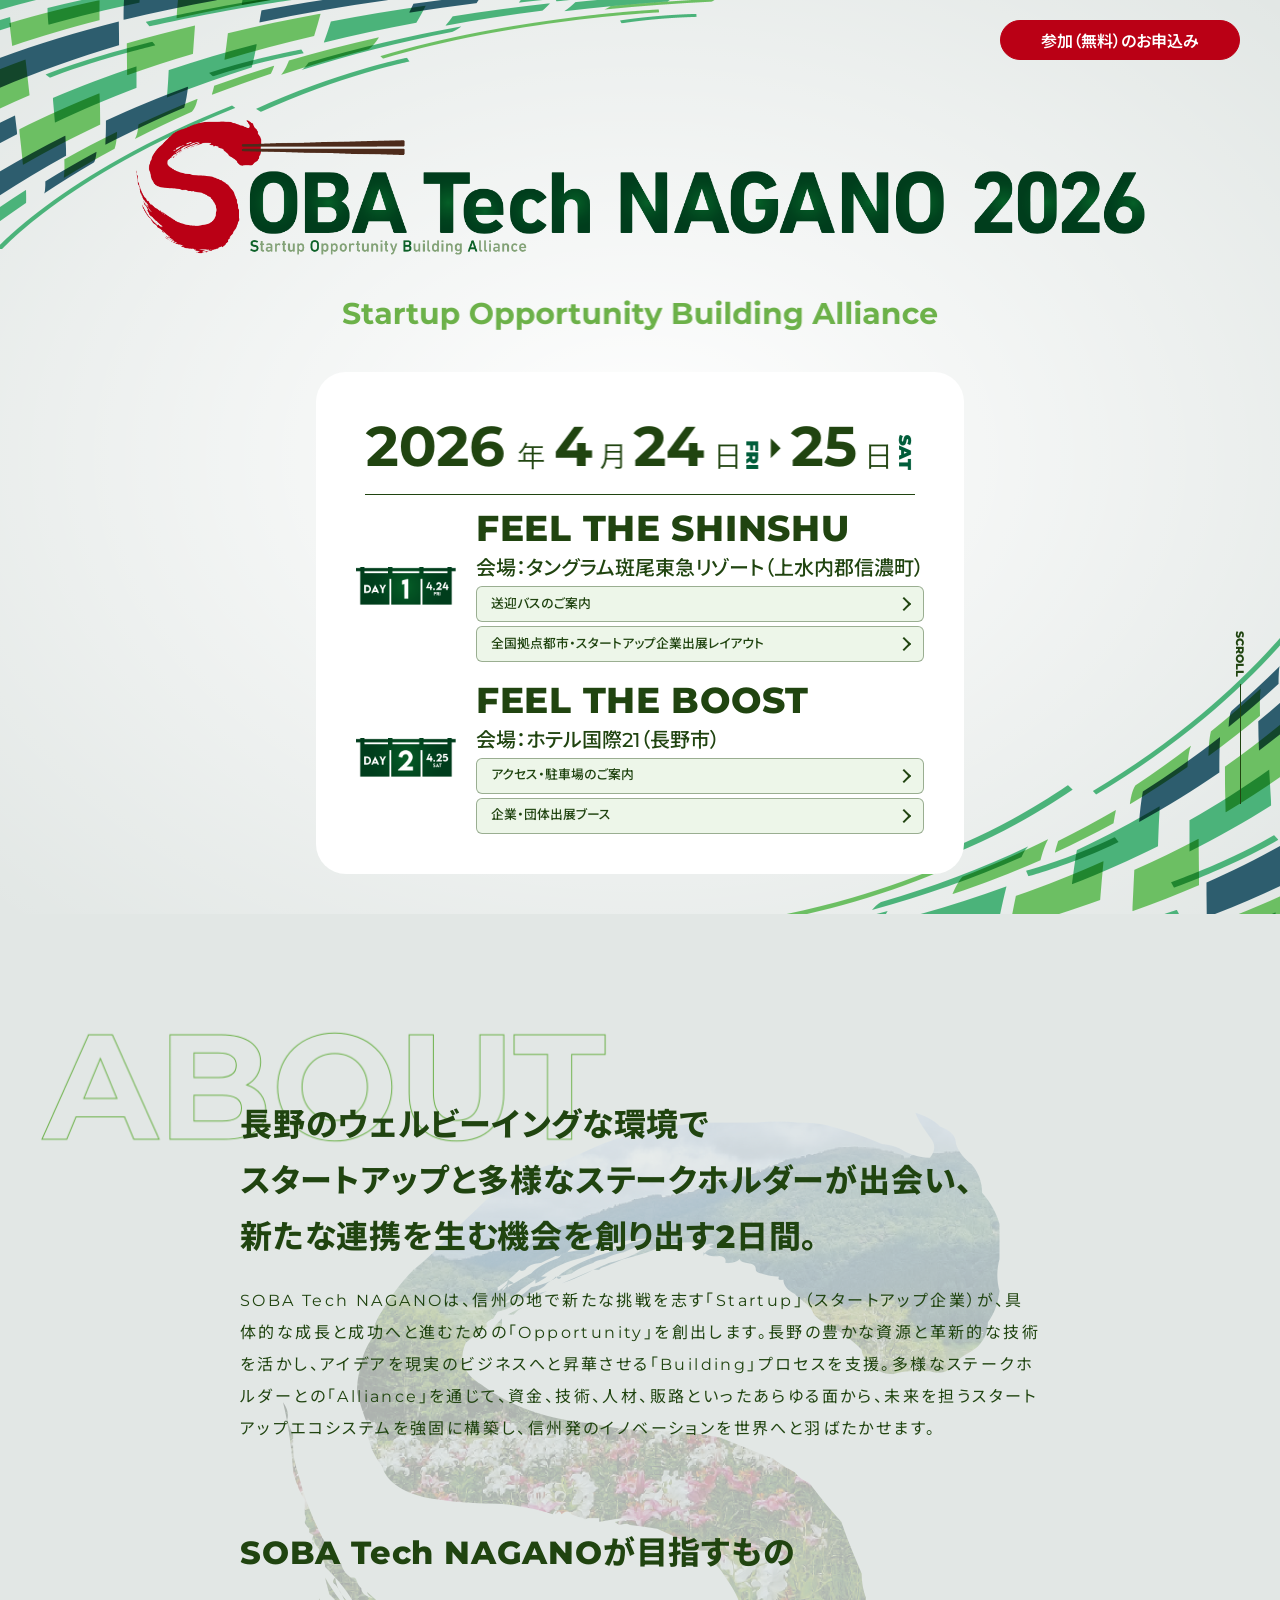
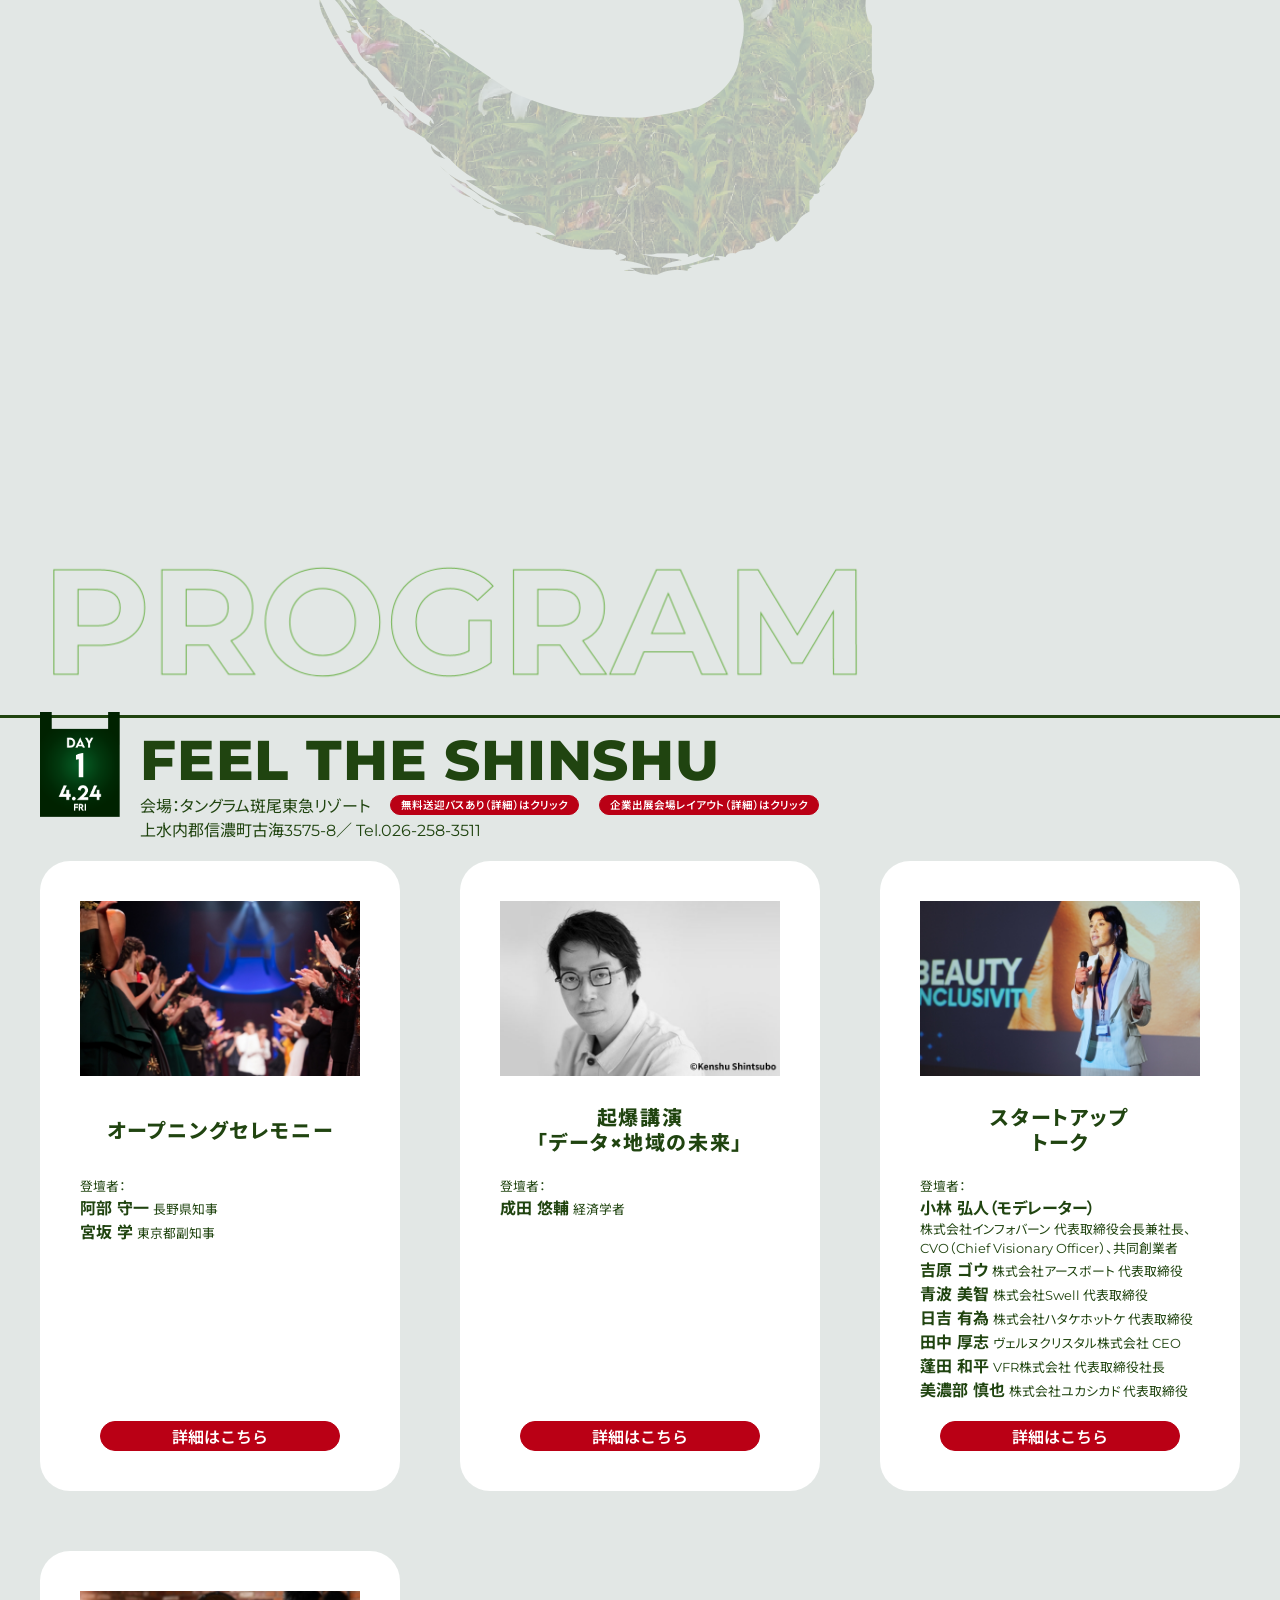
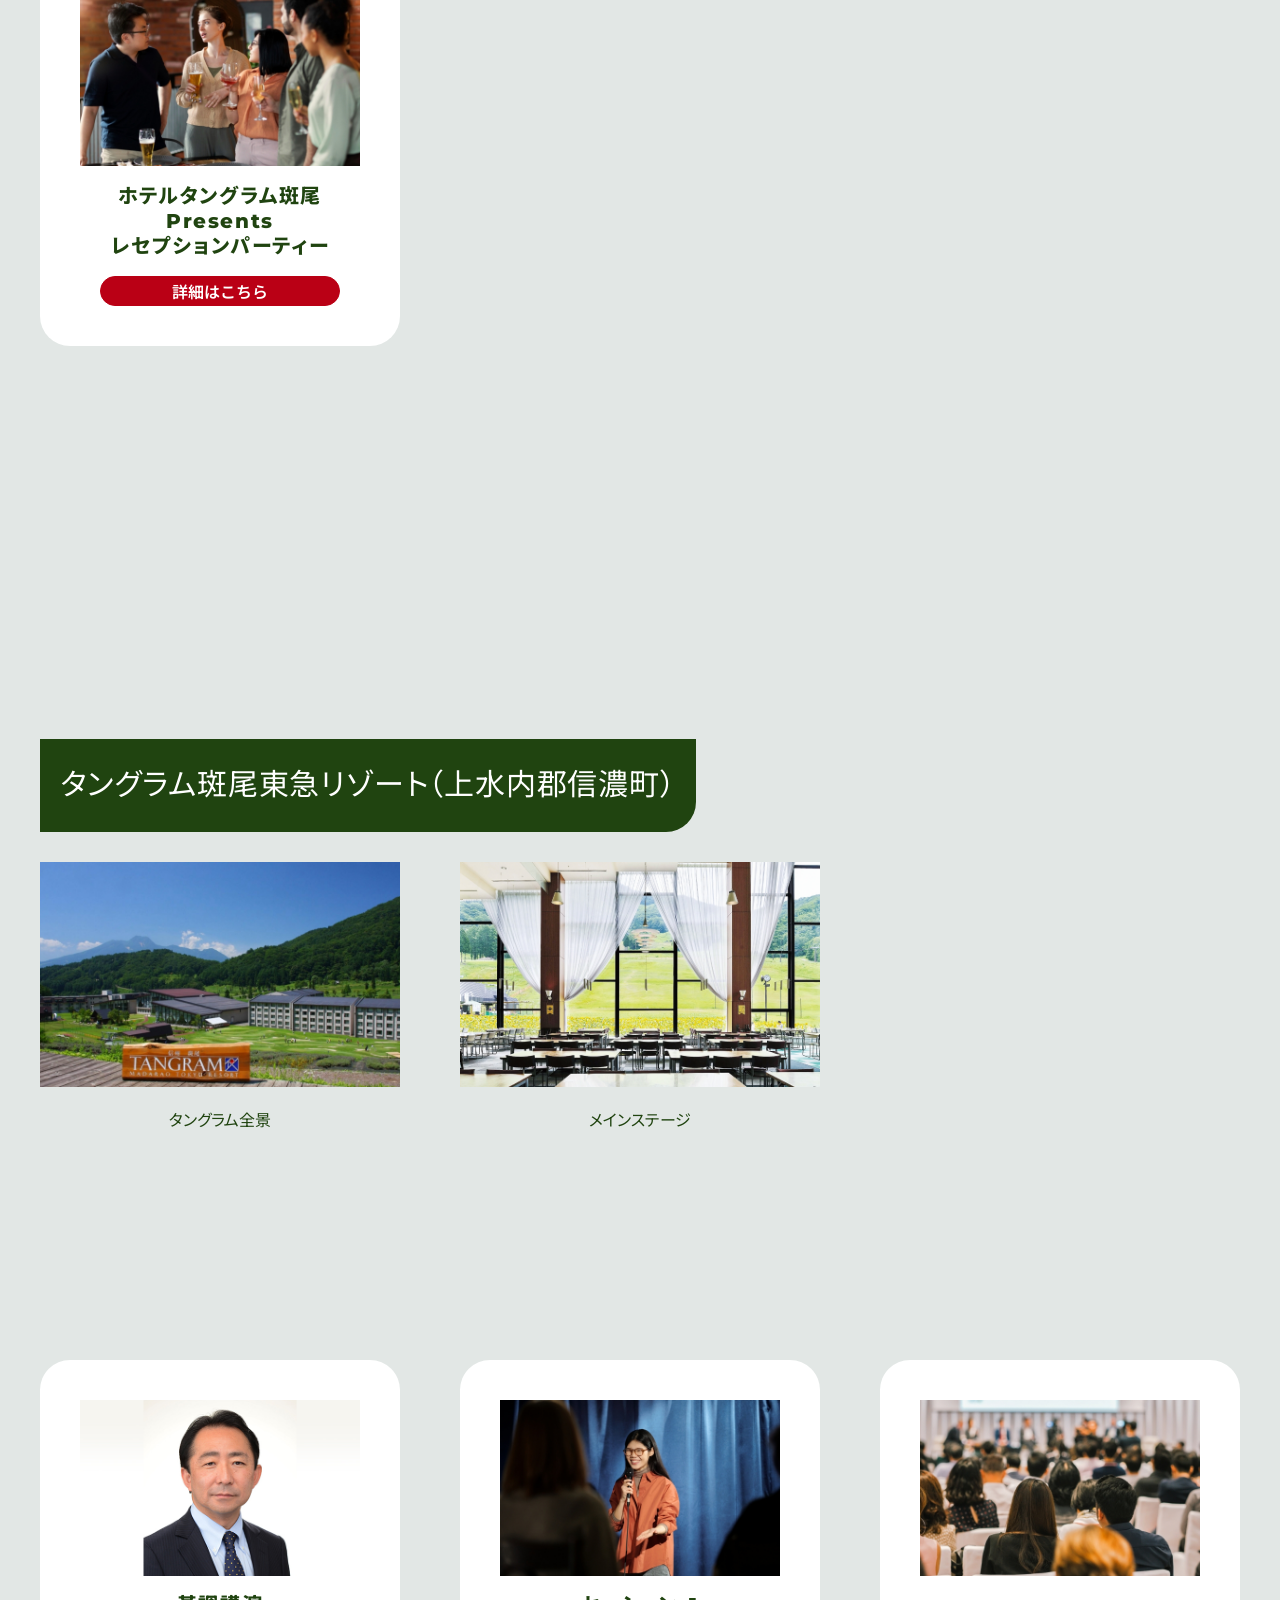
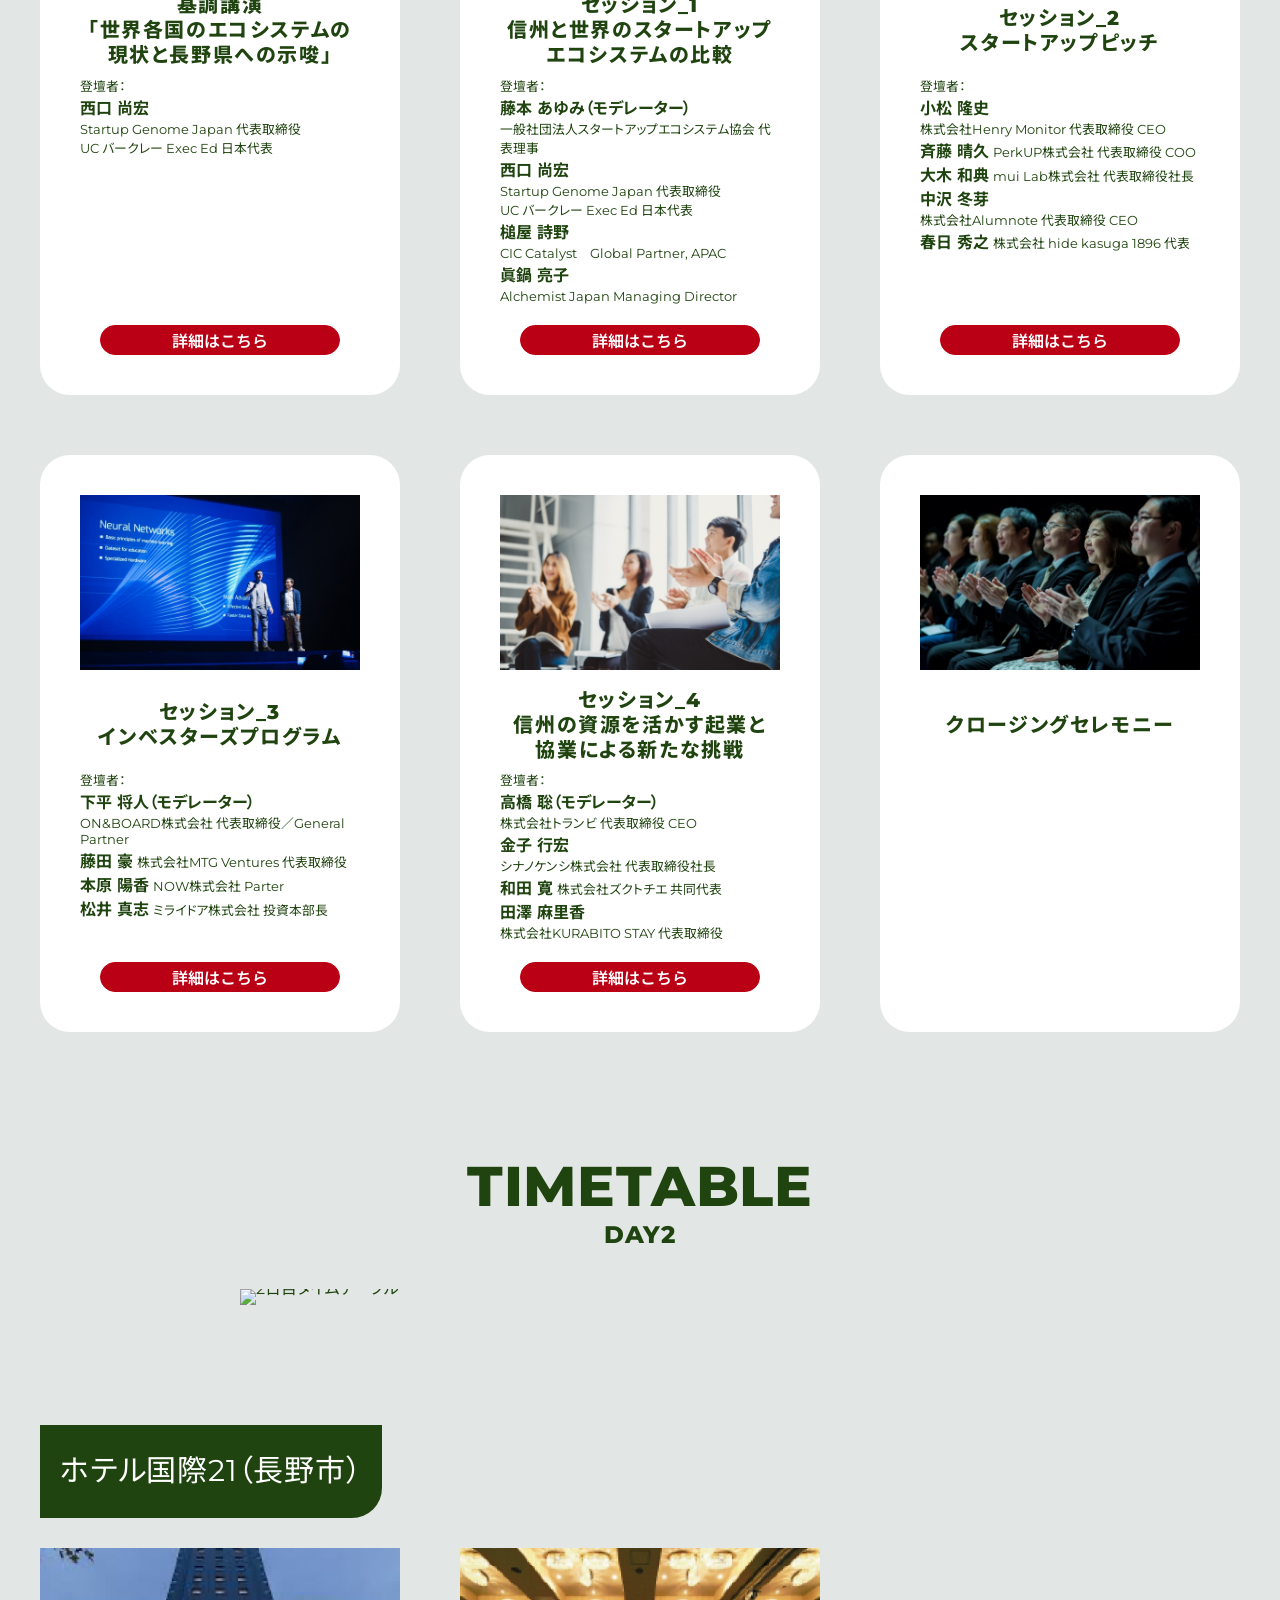
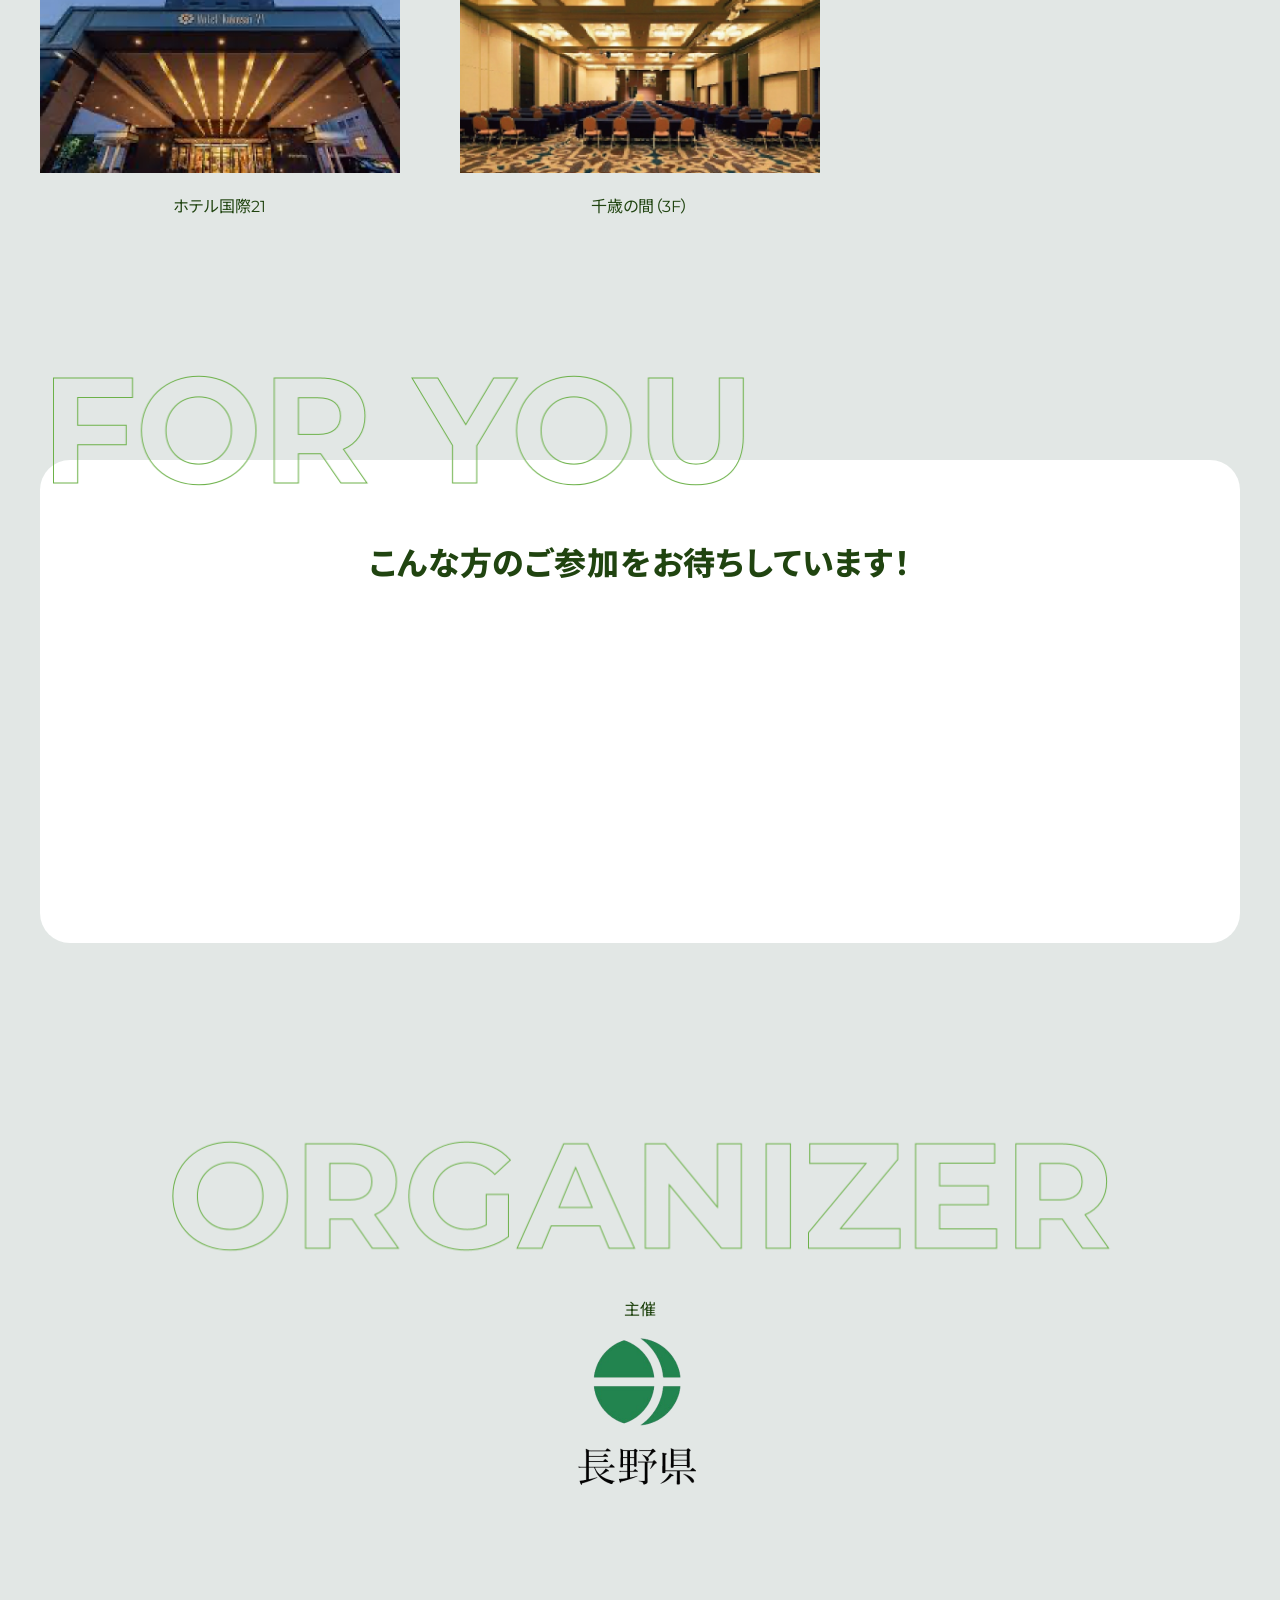
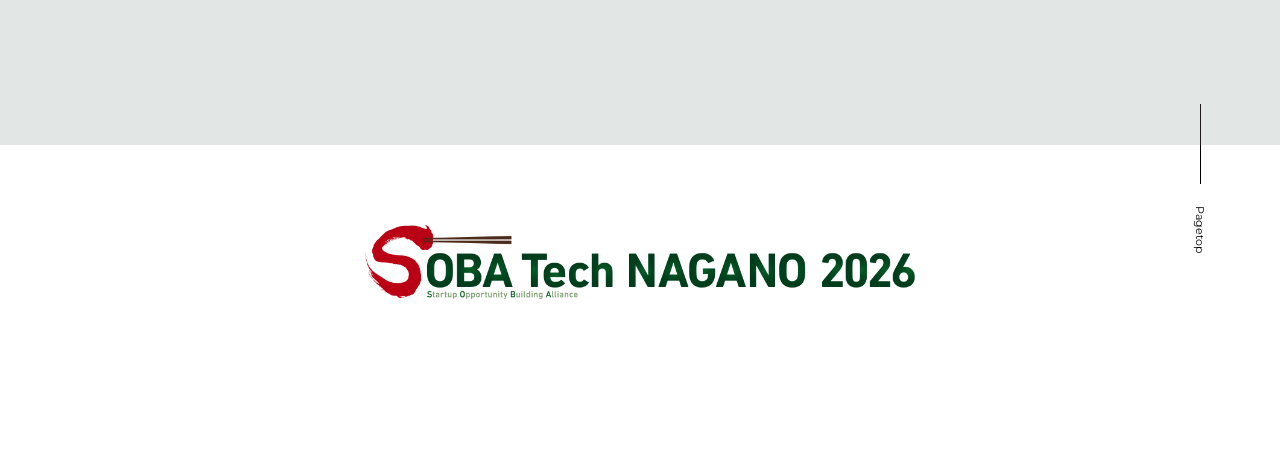
==== index.html @ d54012b9 "backup_260423" ====
<!doctype html>
<html><!-- InstanceBegin template="/Templates/format2.dwt" codeOutsideHTMLIsLocked="false" -->
<head prefix="og: http://ogp.me/ns# fb: http://ogp.me/ns/fb#">
<!-- Google tag (gtag.js) -->
<script async src="https://www.googletagmanager.com/gtag/js?id=G-KVXWY8SVFX"></script>
<script>
  window.dataLayer = window.dataLayer || [];
  function gtag(){dataLayer.push(arguments);}
  gtag('js', new Date());

  gtag('config', 'G-KVXWY8SVFX');
</script>
<meta content="IE=Edge,chrome=1" http-equiv="X-UA-Compatible">
<meta name="viewport" content="width=device-width,initial-scale=1,user-scalable=yes">
<!-- InstanceParam name="category" type="text" value="home" -->
<!-- InstanceParam name="page" type="text" value="top" -->
<!-- InstanceParam name="path" type="text" value="" -->
<!-- InstanceParam name="title" type="text" value="" -->
<!-- InstanceParam name="stitle" type="text" value="" -->
<!-- InstanceParam name="devide" type="boolean" value="false" -->
<!-- InstanceParam name="dc" type="text" value="長野のウェルビーイングな環境でスタートアップと多様なステークホルダーが出会い、新たな連携を生む機会を創り出す2日間。" -->
<!-- InstanceParam name="kw" type="text" value="Soba Tech Nagano,長野,スタートアップ,連携" -->
<meta name="description" content="長野のウェルビーイングな環境でスタートアップと多様なステークホルダーが出会い、新たな連携を生む機会を創り出す2日間。">
<meta name="keywords" content="Soba Tech Nagano,長野,スタートアップ,連携">
<meta charset="UTF-8">
<title>SOBA Tech NAGANO 2026</title>
<link rel="preconnect" href="https://fonts.googleapis.com">
<link rel="preconnect" href="https://fonts.gstatic.com" crossorigin>
<link href="https://fonts.googleapis.com/css2?family=Montserrat:ital,wght@0,100..900;1,100..900&family=Noto+Sans+JP:wght@100..900&display=swap" rel="stylesheet">
<link rel="stylesheet" href="assets/css/common.css?20260421b">
<link rel="stylesheet" href="assets/css/home.css?20260421b">
<link rel="shortcut icon" href="favicon.ico">
<meta name="format-detection" content="telephone=no">
<meta property="og:locale" content="ja_JP" />
<meta property="og:site_name" content="SOBA Tech NAGANO 2026" />
<meta property="og:type" content="website" />
<meta property="og:title" content="SOBA Tech NAGANO 2026" />
<meta property="og:description" content="長野のウェルビーイングな環境でスタートアップと多様なステークスホルダーが出会い、新たな連携を生む機会を創り出す2日間。" />
<meta property="og:url" content="https://sobatech.jp/" />
<meta property="og:image" content="https://sobatech.jp/assets/images/ogp/ogp.jpg" />
<meta property="og:image:secure_url" content="https://sobatech.jp/assets/images/ogp/ogp.jpg" />
<meta property="og:image:width" content="600" />
<meta property="og:image:height" content="600" />
<meta name="twitter:card" content="summary_large_image" />
<meta name="twitter:title" content="SOBA Tech NAGANO 2026" />
<meta name="twitter:description" content="長野のウェルビーイングな環境でスタートアップと多様なステークスホルダーが出会い、新たな連携を生む機会を創り出す2日間。" />
<meta name="twitter:image" content="https://sobatech.jp/assets/images/ogp/ogp.jpg" />
<!-- InstanceBeginEditable name="head" -->
<!-- InstanceEndEditable -->
</head>
<body class="body_home" id="body_home_top">
<header id="head">
	<div class="container">
        <div class="logo_wrap">
            <div class="logo"><a href="./" class="a" title="SOBA Tech NAGANO 2026"><span class="icon"></span></a></div>
        </div>
		<div class="to_link tl horizontal">
			<a href="https://docs.google.com/forms/d/e/1FAIpQLSd0n46abRzo3Z7magsVkj6xvT9tXBZ7rk_rJ5J4Gre_1_MntA/viewform?usp=header" target="_blank" class="a red">
				<span class="txt">参加（無料）のお申込み</span>
			</a>
		</div>
    </div>
</header>
<main id="contents">

<!-- InstanceBeginEditable name="setContents" -->
<section class="section" id="mv">
	<div class="box_wrap inner">
		<div class="logo_wrap">
			<div class="logo">
				<span class="icon"></span>
			</div>
		</div>
		<picture class="copy">
			<img src="assets/images/home/mv_copy.png" alt="Start up Opportunity Building Alliance for TECH Nagano">
		</picture>
		<div class="schedule_wrap">
			<picture class="date">
				<img src="assets/images/home/mv_schedule_date.png" alt="2026年4月24日（金）・25日（土）">
			</picture>
			<div class="info">
				<div class="day_wrap">
					<picture class="day_num"><img src="assets/images/home/mv_day1.png" alt="DAY1 2026年4月24日（金）"></picture>
					<div class="theme">FEEL THE SHINSHU</div>
					<div class="place">会場：タングラム斑尾東急リゾート（上水内郡信濃町）
						<div class="place_cards mt5">
							<div class="place_card to_modal" data-tgt_modal="guide_bus">
								<span class="place_card_text">送迎バスのご案内</span>
								<span class="place_card_arrow"></span>
							</div>
							<div class="place_card to_modal" data-tgt_modal="layout_day1">
								<span class="place_card_text">全国拠点都市・スタートアップ企業出展レイアウト</span>
								<span class="place_card_arrow"></span>
							</div>
						</div>
					</div>
				</div>
				<div class="day_wrap">
					<picture class="day_num"><img src="assets/images/home/mv_day2.png" alt="DAY2 2026年4月25日（土）"></picture>
					<div class="theme">FEEL THE BOOST</div>
					<div class="place">会場：ホテル国際21（長野市）
						<div class="place_cards mt5">
							<div class="place_card to_modal" data-tgt_modal="guide_access_day2">
								<span class="place_card_text">アクセス・駐車場のご案内</span>
								<span class="place_card_arrow"></span>
							</div>
							<div class="place_card to_modal" data-tgt_modal="layout_day2">
								<span class="place_card_text">企業・団体出展ブース</span>
								<span class="place_card_arrow"></span>
							</div>
						</div>
					</div>
				</div>
			</div>
		</div>
		<div class="scroll scroll_down">
			<a href="#service" class="a"><p class="bar"></p><span class="txt"></span></a>
		</div>
	</div>
</section>
<section class="section section_cont" id="about">
	<div class="section_body_wrap box_wrap">
		<div class="block block_about" id="about_about">
			<picture class="eng_title eng_title_about effect">
                <img src="assets/images/home/title_about.png" alt="ABOUT">
            </picture>
			<header class="head">
				<div class="title_wrap animate">
					<h2 class="b"><span>長野のウェルビーイングな環境で</span>
<span><span>スタートアップと多様な</span><span>ステークホルダーが出会い、</span></span>
<span>新たな連携を生む機会を創り出す2日間。</span></h2>
				</div>
			</header>
			<div class="body">
				<div class="text animate">SOBA Tech NAGANOは、信州の地で新たな挑戦を志す「Startup」（スタートアップ企業）が、具体的な成長と成功へと進むための「Opportunity」を創出します。長野の豊かな資源と革新的な技術を活かし、アイデアを現実のビジネスへと昇華させる「Building」プロセスを支援。多様なステークホルダーとの「Alliance」を通じて、資金、技術、人材、販路といったあらゆる面から、未来を担うスタートアップエコシステムを強固に構築し、信州発のイノベーションを世界へと羽ばたかせます。</div>
			</div>
		</div>
		<div class="block block_about" id="about_feature">
			<header class="head">
				<div class="title_wrap animate">
					<h2 class="b"><span>SOBA Tech NAGANOが</span><span>目指すもの</span></h2>
				</div>
			</header>
			<div class="body">
				<div class="text animate">「SOBA Tech NAGANO」は、このエコシステム構築を加速させるための、まさに「起爆剤」となるイベントです。
起業家、支援者、自治体、金融機関、大学など、未来を共創するすべてのステークホルダーが一堂に会し、顔の見える関係を築き、新たな連携を生み出す。このイベントは、単なる交流の場ではありません。長野県の未来に対する危機感を「挑戦への原動力」へと転換し、具体的なアクションを創出するための長野県で初めての取り組みです。<br><br>
なぜ「今」なのか。それは、課題が深刻化する今こそ、変革のエネルギーが最も高まる時だからです。なぜ「長野」なのか。それは、この地に眠る無限の可能性を解き放ち、世界に貢献するスタートアップをここから生み出すという、私たちの強い意志があるからです。</div>
			</div>
		</div>
	</div>
</section>
<section class="section section_cont" id="program">
	<section class="section_title_wrap box_wrap mb0">
		<picture class="eng_title eng_title_program effect">
            <img src="assets/images/home/title_program.png" alt="PROGRAM">
        </picture>
	</section>
	<div class="section_body_wrap box_wrap">
		<div class="block block_program">
			<header class="head animate">
				<picture class="program_day">
					<img src="assets/images/home/icon_day1.png" alt="DAY1 2026年4月24日（金）">
				</picture>
				<div class="title_wrap">
					<div class="theme h1 b">FEEL THE SHINSHU</div>
					<div class="info">
						<div class="place"><span>会場：タングラム斑尾東急リゾート</span><div class="to_link to_link_mini tl">
							<div class="to_modal a red" data-tgt_modal="guide_bus">
								<span class="txt">無料送迎バスあり（詳細）はクリック</span>
							</div>
						</div><div class="to_link to_link_mini tl">
							<div class="to_modal a red" data-tgt_modal="layout_day1">
								<span class="txt">企業出展会場レイアウト（詳細）はクリック</span>
							</div>
						</div></div>
						<p class="address">上水内郡信濃町古海3575-8／ Tel.026-258-3511</p>
					</div>
				</div>
			</header>
			<div class="body">
				<div class="columns column3 archives archives_program">
					<!--div class="column archive animate">
						<div class="inner">
							<picture class="photo">
								<img src="assets/images/home/photo_day1_welcomeActivity.jpg" alt="ウェルカムアクティビティ">
							</picture>
							<div class="info">
								<div class="title"><p>ウェルカムアクティビティ</p></div>
							</div>
						</div>
					</div-->
					<div class="column archive animate">
						<div class="inner with_to_link">
							<picture class="photo">
								<img src="assets/images/home/photo_day1_openingCelemony.jpg" alt="オープニングセレモニー">
							</picture>
							<div class="info">
								<div class="title"><p>オープニングセレモニー</p></div>
								<div class="fs_n">
									<p class="fs_s">登壇者：</p>
									<p><b>阿部 守一</b> <span class="fs_s">長野県知事</span></p>
									<p><b>宮坂 学</b> <span class="fs_s">東京都副知事</span></p>
									<!--<p class="mt20 fs_s">オープニングライブ：</p>
									<p><b>アフロ</b> <span class="fs_s">ラッパー</span></p>-->
								</div>
							</div>
							<div class="to_link to_link_slim tc">
                                <button class="to_modal a red" data-tgt_modal="day1_celemony">
                                    <span class="txt">詳細はこちら</span>
                                </button>
                            </div>
						</div>
					</div>
					<div class="column archive animate">
						<div class="inner with_to_link">
							<picture class="photo">
								<img src="assets/images/home/photo_day1_seminar.jpg" alt="起爆講演">
							</picture>
							<div class="info ">
								<div class="title"><p>起爆講演<br>「データ×地域の未来」</p></div>
								<div class="fs_n">
									<p class="fs_s">登壇者：</p>
									<p><b>成田 悠輔</b> <span class="fs_s">経済学者</span></p>
								</div>
							</div>
							<div class="to_link to_link_slim tc">
                                <button class="to_modal a red" data-tgt_modal="day1_seminar">
                                    <span class="txt">詳細はこちら</span>
                                </button>
                            </div>
						</div>
					</div>
					<div class="column archive animate">
						<div class="inner with_to_link">
							<picture class="photo">
								<img src="assets/images/home/photo_day1_startuptalk.jpg" alt="スタートアップトーク">
							</picture>
							<div class="info">
								<div class="title"><p><span>スタートアップ</span><br><span>トーク</span></p></div>
								<div class="fs_n">
									<p class="fs_s">登壇者：</p>
									<p><b>小林 弘人（モデレーター）</b> <span class="fs_s">株式会社インフォバーン 代表取締役会長兼社長、CVO（Chief Visionary Officer）、共同創業者</span></p>
									<p><b>吉原 ゴウ</b> <span class="fs_s">株式会社アースボート 代表取締役</span></p>
									<p><b>青波 美智</b> <span class="fs_s">株式会社Swell 代表取締役</span></p>
									<p><b>日吉 有為</b> <span class="fs_s">株式会社ハタケホットケ 代表取締役</span></p>
									<p><b>田中 厚志</b> <span class="fs_s">ヴェルヌクリスタル株式会社 CEO</span></p>
									<p><b>蓬田 和平</b> <span class="fs_s">VFR株式会社 代表取締役社長</span></p>
									<p><b>美濃部 慎也</b> <span class="fs_s">株式会社ユカシカド 代表取締役</span></p>
								</div>
							</div>
							<div class="to_link to_link_slim tc">
                                <button class="to_modal a red" data-tgt_modal="day1_startuptalk">
                                    <span class="txt">詳細はこちら</span>
                                </button>
                            </div>
						</div>
					</div>
					<!--<div class="column archive animate">
						<div class="inner">
							<picture class="photo">
								<img src="assets/images/home/photo_day2_booth.jpg" alt="全国スタートアップ都市ＰＲプログラム">
							</picture>
							<div class="info">
								<div class="title"><p><span>全国スタートアップ</span><br><span>都市ＰＲプログラム</span></p></div>
								<div class="text">
									<p>（ブース出展）</p>
								</div>
							</div>
						</div>
					</div>
					<div class="column archive animate">
						<div class="inner">
							<picture class="photo">
								<img src="assets/images/home/photo_day1_sudemo.jpg" alt="スタートアップデモ・体験プログラム">
							</picture>
							<div class="info">
								<div class="title"><p><span>スタートアップデモ・</span><br><span>体験プログラム</span></p></div>
								<div class="text">
									<p>（スタートアップのサービスや技術の体験会）</p>
								</div>
							</div>
						</div>
					</div>-->
					<div class="column archive animate">
						<div class="inner with_to_link">
							<picture class="photo">
								<img src="assets/images/home/photo_day1_receptionparty.jpg" alt="レセプションパーティー">
							</picture>
							<div class="info">
								<div class="title"><p><span>ホテルタングラム斑尾Presents</span><br><span>レセプションパーティー</span></p></div>
							</div>
							<div class="to_link to_link_slim tc">
                                <button class="to_modal a red" data-tgt_modal="day1_party">
                                    <span class="txt">詳細はこちら</span>
                                </button>
                            </div>
						</div>
					</div>
				</div>
				<div class="sub_block sub_block_timetable animate">
					<header class="head">
						<div class="title_wrap">
							<div class="h1 b tc">TIMETABLE</div>
							<p class="b tc h4">DAY1</p>
						</div>
					</header>
					<div class="body">
						<picture class="illust">
							<img src="assets/images/home/timetable_day1.png" alt="1日目タイムテーブル">
						</picture>
					</div>
				</div>
				<div class="sub_block mb0 mt40 sub_block_place animate">
					<header class="head">
						<div class="h3"><span>タングラム斑尾東急リゾート</span><span>（上水内郡信濃町）</span></div>
					</header>
					<div class="body">
                        <div class="columns archives column3">
                            <div class="column archive">
                                <div class="inner">
                                    <picture class="photo">
                                        <img src="assets/images/home/photo_day1_place1.jpg" alt="タングラム全景">
                                    </picture>
                                    <div class="info">
                                        <div class="name">タングラム全景</div>
                                    </div>
                                </div>
                            </div>
                            <!--<div class="column archive">
                                <div class="inner">
                                    <picture class="photo">
                                        <img src="assets/images/home/photo_day1_place2.jpg" alt="ウェルカムアクティビティ会場">
                                    </picture>
                                    <div class="info">
                                        <div class="name">ウェルカムアクティビティ会場</div>
                                    </div>
                                </div>
                            </div>-->
                            <div class="column archive">
                                <div class="inner">
                                    <picture class="photo">
                                        <img src="assets/images/home/photo_day1_place3.jpg" alt="メインステージ">
                                    </picture>
                                    <div class="info">
                                        <div class="name">メインステージ</div>
                                    </div>
                                </div>
                            </div>
                        </div>
					</div>
				</div>
			</div>
		</div>
		<div class="block block_program">
			<header class="head animate">
				<picture class="program_day">
					<img src="assets/images/home/icon_day2.png" alt="DAY2 2026年4月25日（土）">
				</picture>
				<div class="title_wrap">
					<div class="theme h1 b">FEEL THE BOOST</div>
					<div class="info">
						<div class="place"><span>会場：ホテル国際21</span><div class="to_link to_link_mini tl">
							<div class="to_modal a red" data-tgt_modal="guide_access_day2">
								<span class="txt">駐車場・アクセス（詳細）はクリック</span>
							</div>
						</div><div class="to_link to_link_mini tl">
							<div class="to_modal a red" data-tgt_modal="layout_day2">
								<span class="txt">出展ブース会場レイアウト（詳細）はクリック</span>
							</div>
						</div></div>
						<p class="address">長野市大字南長野県町576／ Tel.026-234-1111</p>
					</div>
				</div>
			</header>
			<div class="body">
				<div class="columns column3 archives archives_program">
					<div class="column archive animate">
						<div class="inner with_to_link">
							<picture class="photo">
								<img src="assets/images/home/photo_day2_seminar.jpg" alt="基調講演">
							</picture>
							<div class="info">
								<div class="title">
									<p>基調講演<br><span>「世界各国のエコシステムの</span><span>現状と長野県への示唆」</span></p></div>
								<div class="fs_n">
									<p class="fs_s">登壇者：</p>
									<p><b>西口 尚宏</b> <span class="fs_s" style="vertical-align: top;">Startup Genome Japan 代表取締役<br>UC バークレー Exec Ed 日本代表</span></p>
								</div>
							</div>
							<div class="to_link to_link_slim tc">
                                <button class="to_modal a red" data-tgt_modal="day2_seminar">
                                    <span class="txt">詳細はこちら</span>
                                </button>
                            </div>
						</div>
					</div>
					<div class="column archive animate">
						<div class="inner with_to_link">
							<picture class="photo">
								<img src="assets/images/home/photo_day2_session1.jpg" alt="セッション_1 「スタートアップエコシステム」">
							</picture>
							<div class="info">
								<div class="title"><p><span>セッション_1</span><br><span>信州と世界のスタートアップ</span><span>エコシステムの比較</span></p></div>
								<div class="fs_n">
									<p class="fs_s">登壇者：</p>
									<p><b>藤本 あゆみ（モデレーター）</b> <span class="fs_s">一般社団法人スタートアップエコシステム協会 代表理事</span></p>
									<p><b>西口 尚宏</b> <span class="fs_s" style="vertical-align: top;">Startup Genome Japan 代表取締役<br>UC バークレー Exec Ed 日本代表</span></p>
									<p><b>槌屋 詩野</b> <span class="fs_s">CIC Catalyst　Global Partner, APAC</span></p>
									<p><b>眞鍋 亮子</b> <span class="fs_s">Alchemist Japan Managing Director</span></p>
								</div>
							</div>
							<div class="to_link to_link_slim tc">
                                <button class="to_modal a red" data-tgt_modal="day2_session1">
                                    <span class="txt">詳細はこちら</span>
                                </button>
                            </div>
						</div>
					</div>
					<div class="column archive animate">
						<div class="inner with_to_link">
							<picture class="photo">
								<img src="assets/images/home/photo_day2_session2.jpg" alt="セッション②スタートアップピッチ">
							</picture>
							<div class="info">
								<div class="title"><p><span>セッション_2</span><br><span><span>スタートアップ</span><span>ピッチ</span></span></p></div>
								<div class="fs_n">
									<p class="fs_s">登壇者：</p>
									<p><b>小松 隆史</b> <span class="fs_s">株式会社Henry Monitor 代表取締役 CEO</span></p>
									<p><b>斉藤 晴久</b> <span class="fs_s">PerkUP株式会社 代表取締役 COO</span></p>
									<p><b>大木 和典</b> <span class="fs_s">mui Lab株式会社 代表取締役社長</span></p>
									<p><b>中沢 冬芽</b> <span class="fs_s">株式会社Alumnote 代表取締役 CEO</span></p>
									<p><b>春日 秀之</b> <span class="fs_s">株式会社 hide kasuga 1896 代表</span></p>
								</div>
							</div>
							<div class="to_link to_link_slim tc">
                                <button class="to_modal a red" data-tgt_modal="day2_session2">
                                    <span class="txt">詳細はこちら</span>
                                </button>
                            </div>
						</div>
					</div>
					<div class="column archive animate">
						<div class="inner with_to_link">
							<picture class="photo">
								<img src="assets/images/home/photo_day2_session3.jpg" alt="セッション_3 インベスターズプログラム">
							</picture>
							<div class="info">
								<div class="title"><p><span>セッション_3</span><br><span><span>インベスターズ</span><span>プログラム</span></span></p></div>
								<div class="fs_n">
									<p class="fs_s">登壇者：</p>
									<p><b>下平 将人（モデレーター）</b> <span class="fs_s">ON&amp;BOARD株式会社 代表取締役／General Partner</span></p>
									<p><b>藤田 豪</b> <span class="fs_s">株式会社MTG Ventures 代表取締役</span></p>
									<p><b>本原 陽香</b> <span class="fs_s">NOW株式会社 Parter</span></p>
									<p><b>松井 真志</b> <span class="fs_s">ミライドア株式会社 投資本部長</span></p>
								</div>
							</div>
							<div class="to_link to_link_slim tc">
                                <button class="to_modal a red" data-tgt_modal="day2_session3">
                                    <span class="txt">詳細はこちら</span>
                                </button>
                            </div>
						</div>
					</div>
					<div class="column archive animate">
						<div class="inner with_to_link">
							<picture class="photo">
								<img src="assets/images/home/photo_day2_session4.jpg" alt="セッション_4 信州の資源を活かす起業と協業による新たな挑戦">
							</picture>
							<div class="info">
								<div class="title"><p><span>セッション_4</span><br><span><span>信州の資源を活かす起業と</span><span>協業による新たな挑戦</span></span></p></div>
								<div class="fs_n">
									<p class="fs_s">登壇者：</p>
									<p><b>高橋 聡（モデレーター）</b> <span class="fs_s">株式会社トランビ 代表取締役 CEO</span></p>
									<p><b>金子 行宏</b> <span class="fs_s">シナノケンシ株式会社 代表取締役社長</span></p>
									<p><b>和田 寛</b> <span class="fs_s">株式会社ズクトチエ 共同代表</span></p>
									<p><b>田澤 麻里香</b> <span class="fs_s">株式会社KURABITO STAY 代表取締役</span></p>
								</div>
							</div>
							<div class="to_link to_link_slim tc">
                                <button class="to_modal a red" data-tgt_modal="day2_session4">
                                    <span class="txt">詳細はこちら</span>
                                </button>
                            </div>
						</div>
					</div>
					<div class="column archive animate">
						<div class="inner">
							<picture class="photo">
								<img src="assets/images/home/photo_day2_closingCelemony.jpg" alt="クロージングセレモニー">
							</picture>
							<div class="info">
								<div class="title"><p>クロージングセレモニー</p></div>
								<div class="fs_n">
									<!--<p class="fs_s">登壇者：</p>
									<p><b>阿部 守一</b> <span class="fs_s">長野県知事</span></p>-->
								</div>
							</div>
							<!--<div class="to_link to_link_slim tc">
                                <button class="to_modal a red" data-tgt_modal="day2_celemony">
                                    <span class="txt">詳細はこちら</span>
                                </button>
                            </div>-->
						</div>
					</div>
				</div>
				<div class="sub_block sub_block_timetable animate">
					<header class="head">
						<div class="title_wrap">
							<div class="h1 b tc">TIMETABLE</div>
							<p class="b tc h4">DAY2</p>
						</div>
					</header>
					<div class="body">
						<picture class="illust">
							<img src="assets/images/home/timetable_day2.png" alt="2日目タイムテーブル">
						</picture>
					</div>
				</div>				<div class="sub_block mb0 mt40 sub_block_place animate">
					<header class="head">
						<div class="h3"><span>ホテル国際21</span><span>（長野市）</span></div>
					</header>
					<div class="body">
                        <div class="columns archives column3">
                            <div class="column archive">
                                <div class="inner">
                                    <picture class="photo">
                                        <img src="assets/images/home/photo_day2_place1.jpg" alt="ホテル国際21">
                                    </picture>
                                    <div class="info">
                                        <div class="name">ホテル国際21</div>
                                    </div>
                                </div>
                            </div>
                            <div class="column archive">
                                <div class="inner">
                                    <picture class="photo">
                                        <img src="assets/images/home/photo_day2_place2.jpg" alt="千歳の間（3F）">
                                    </picture>
                                    <div class="info">
                                        <div class="name">千歳の間（3F）</div>
                                    </div>
                                </div>
                            </div>
                        </div>
					</div>
				</div>
			</div>
		</div>
	</div>	
</section>
<section class="section section_cont pt40" id="for_you">
	<section class="section_title_wrap box_wrap">
		<picture class="eng_title eng_title_for_you effect">
            <img src="assets/images/home/title_for_you.png" alt="FOR YOU">
        </picture>
	</section>
	<div class="section_body_wrap box_wrap">
		<div class="block mb0">
			<header class="head">
				<div class="title b h2">
					<span>こんな方のご参加を</span><span>お待ちしています！</span>
				</div>
			</header>
			<div class="body">
				<div class="columns">
					<div class="column animate">
						<div class="illust_wrap animate">
							<picture class="illust illust_fy_01">
								<img src="assets/images/home/illust_for_you_01.png" alt="スタートアップと出会いたい企業">
							</picture>
						</div>
						<div class="title tc b h4">
							<span>スタートアップと</span><br>
							<span>出会いたい企業</span>
						</div>
					</div>
					<div class="column animate">
						<div class="illust_wrap animate">
							<picture class="illust illust_fy_02">
								<img src="assets/images/home/illust_for_you_02.png" alt="地域と連携したいスタートアップ">
							</picture>
						</div>
						<div class="title tc b h4">
							<span>地域と連携したい</span><br>
							<span>スタートアップ</span>
						</div>
					</div>
					<div class="column animate">
						<div class="illust_wrap animate">
							<picture class="illust illust_fy_03">
								<img src="assets/images/home/illust_for_you_03.png" alt="投資や共創のリアルな場を求めている人">
							</picture>
						</div>
						<div class="title tc b h4">
							<span>投資や共創の</span><br>
							<span>リアルな場を求めている人</span>
						</div>
					</div>
				</div>
			</div>
		</div>
	</div>
</section>
<!--<section class="section section_cont" id="news">
	<section class="section_title_wrap box_wrap">
		<picture class="eng_title eng_title_news effect">
            <img src="assets/images/home/title_news.png" alt="NEWS">
        </picture>
		<div class="title h2 b">ニュース</div>
	</section>
	<div class="section_body_wrap box_wrap">
		<div class="block mb0">
			<div class="body">
				<div class="columns column3 archives archives_news">
					<div class="column archive">
						<a href="news/detail" class="a inner">
							<picture class="photo">
								<img src="assets/images/dummy/photo_article_01.jpg" alt="">
							</picture>
							<div class="info">
								<div class="date_wrap">
									<div class="date">2025.12.31</div>
								</div>
								<h3 class="title h5">お知らせのタイトルがはいりますお知らせのタイトルがはいります</h3>
							</div>
						</a>
					</div>
					<div class="column archive">
						<a href="news/detail" class="a inner">
							<picture class="photo">
								<img src="assets/images/dummy/photo_article_02.jpg" alt="">
							</picture>
							<div class="info">
								<div class="date_wrap">
									<div class="date">2025.12.31</div>
								</div>
								<h3 class="title h5">お知らせのタイトルがはいりますお知らせのタイトルがはいります</h3>
							</div>
						</a>
					</div>
					<div class="column archive">
						<a href="news/detail" class="a inner">
							<picture class="photo">
								<img src="assets/images/dummy/photo_article_03.jpg" alt="">
							</picture>
							<div class="info">
								<div class="date_wrap">
									<div class="date">2025.12.31</div>
								</div>
								<h3 class="title h5">お知らせのタイトルがはいりますお知らせのタイトルがはいります</h3>
							</div>
						</a>
					</div>
				</div>
			</div>
		</div>
	</div>
</section>-->
<section class="section section_cont" id="organizer">
	<section class="section_title_wrap box_wrap">
		<picture class="eng_title eng_title_organizer effect">
            <img src="assets/images/home/title_organizer.png" alt="ORGANIZER">
        </picture>
	</section>
	<div class="section_body_wrap box_wrap">
		<div class="block mb0">
			<div class="body">
				<ul class="banners">
					<li class="banner">
						<p class="caption">主催</p>
						<a href="https://www.pref.nagano.lg.jp/" target="_blank" class="a">
							<img src="assets/images/logo/nagano_pref.png" alt="長野県">
						</a>
					</li>
				</ul>
			</div>
		</div>
	</div>
</section>
<!-- .modal-->
<div class="modal fixed_center" key="guide_bus">
	<div class="black modal_black fixed_center"></div>
	<div class="modal_inner_wrap">
		<div class="modal_inner">
			<div class="block mb0">
				<header class="head">
					<div class="h4">送迎バス運行情報</div>
				</header>
				<div class="body">
					<div class="text">
						<p>【行き】長野駅東口バスプール発 ⇒ タングラム着<br>出発時刻: 9:15<br>到着予定時刻: 10:30頃<br>注: 交通状況により到着時刻が前後する可能性がございます。</p>
						<p class="mt20">【帰り】タングラム発 ⇒ 長野駅着<br>出発時刻: 17:00<br>到着予定時刻: 18:15頃<br><br>タングラムバス（タングラム斑尾-黒姫駅線）もご利用いただけます。<br>ホテルタングラム1階正面玄関前15：20発→野尻湖→黒姫駅15：45着<br>定員20名程度<br><br>注: 交通状況により到着時刻が前後する可能性がございます。</p>
					</div>
				</div>
				<div class="foot">
					<div class="text fs_s"><p>上記の運行時間は、現時点での予定です。<br>
今後の状況により、時刻が変更となる場合がございます。<br>
	・最新の情報は、当ウェブサイトにて随時更新いたします。<br>
	・ご参加前に必ず、最新の運行情報をご確認くださいますようお願い申し上げます。
						</p>
					</div>
				</div>
			</div>
		</div>
		<div class="btn btn_close fixed_center"></div>
	</div>
</div>
<!-- /.modal-->
<!-- .modal-->
<div class="modal fixed_center" key="guide_access_day2">
	<div class="black modal_black fixed_center"></div>
	<div class="modal_inner_wrap">
		<div class="modal_inner">
			<div class="block mb0">
				<header class="head">
					<div class="h4">アクセス・駐車場について</div>
				</header>
				<div class="body">
					<div class="text">
						<p>ホテル国際21の駐車場のご用意はございません。</p>
						<p>つきましては、近隣の有料駐車場をご利用いただくか、公共交通機関でのご来場にご協力をお願いいたします。</p>
						<p class="mt20">ホテル国際21の無料送迎シャトルバス（長野駅東口 ゆめりあバスパーク⇔ホテル国際21）もございます。</p>
						<p class="mt10"><a href="https://www.kokusai21.jp/topics-plan/detail.php?n=6" target="_blank" class="a">公式ページはこちら</a></p>
					</div>
				</div>
			</div>
		</div>
		<div class="btn btn_close fixed_center"></div>
	</div>
</div>
<!-- /.modal-->
<!-- .modal-->
<div class="modal fixed_center unlimited" key="layout_day1">
	<div class="black modal_black fixed_center"></div>
	<div class="modal_inner_wrap">
		<div class="modal_inner">
			<div class="block mb0">
				<header class="head">
					<div class="h4">全国拠点都市・スタートアップ企業出展（12:15〜15:00）　会場レイアウト</div>
				</header>
				<div class="body">
					<picture class="layout_image">
						<img src="assets/images/home/layout_day1.jpg" alt="DAY1 会場レイアウト図（屋内）">
					</picture>
					<picture class="layout_image mt20">
						<img src="assets/images/home/layout_day1_okugai.jpg" alt="DAY1 会場レイアウト図（屋外）">
					</picture>
					<div class="text mt20 fs_s">
						<p>※天候等により、レイアウトが変更になる場合がございます。あらかじめご了承ください。</p>
					</div>
				</div>
			</div>
		</div>
		<div class="btn btn_close fixed_center"></div>
	</div>
</div>
<!-- /.modal-->
<!-- .modal-->
<div class="modal fixed_center unlimited" key="layout_day2">
	<div class="black modal_black fixed_center"></div>
	<div class="modal_inner_wrap">
		<div class="modal_inner">
			<div class="block mb0">
				<header class="head">
					<div class="h4">企業・団体出展ブース（10:00〜15:30）　会場レイアウト</div>
				</header>
				<div class="body">
					<picture class="layout_image">
						<img src="assets/images/home/layout_day2.jpg" alt="DAY2 会場レイアウト図">
					</picture>
					<div class="text mt20 fs_s">
						<p>※マッチングコンシェルジュブースもご用意しております。ぜひご活用ください。</p>
					</div>
				</div>
			</div>
		</div>
		<div class="btn btn_close fixed_center"></div>
	</div>
</div>
<!-- /.modal-->
<!-- .modal -->
<div class="modal fixed_center" key="day1_celemony">
	<div class="black modal_black fixed_center"></div>
	<div class="modal_inner_wrap">
		<div class="modal_inner">
			<div class="block mb40 max480w">
				<header class="head">
					<div class="h4 b">オープニングセレモニー</div>
					<p class="b">4月24日（金）11:00-11:15</p>
				</header>
				<div class="body">
					<div class="columns column3">
						<div class="column w3">
							<div class="text">
								<p>信州の可能性を解放するイベントの幕開け。阿部知事・宮坂副知事の宣言によって、未来を切り拓く二日間の熱狂がここから始まります。</p>
								<!--<p class="mb20">オープニングライブ</p>-->
								<p>登壇者：</p>
							</div>
						</div>
						<div class="column w3">
							<div class="columns column3 profile_columns">
								<div class="column w2">
									<p class="b mb10">阿部 守一</p>
									<p class="fs_s">長野県知事</p>
								</div>
								<div class="column">
									<picture class="photo">
										<img src="assets/images/home/photo_abe.jpg" alt="阿部 守一（長野県知事）">
									</picture>
								</div>
							</div>
						</div>
						<div class="column w3">
							<div class="columns column3 profile_columns">
								<div class="column w2">
									<p class="b mb10">宮坂 学</p>
									<p class="fs_s">東京都副知事</p>
								</div>
								<div class="column">
									<picture class="photo">
										<img src="assets/images/home/photo_miyasaka.jpg" alt="宮坂 学（東京都副知事）">
									</picture>
								</div>
							</div>
						</div>
					</div>
				</div>
			</div>
		</div>
		<div class="btn btn_close fixed_center"></div>
	</div>
</div>
<!-- /.modal -->
<!-- .modal -->
<div class="modal fixed_center" key="day1_lunch">
	<div class="black modal_black fixed_center"></div>
	<div class="modal_inner_wrap">
		<div class="modal_inner">
			<div class="block mb40 max480w">
				<header class="head">
					<div class="h4 b">ランチビュッフェ</div>
					<p class="b">4月24日（金）12:15-13:15</p>
				</header>
				<div class="body">
					<div class="columns column3">
						<div class="column w3">
							<div class="text">
								<p>「長野が誇る「伝統的な食材（発酵・保存食）」と、現代の「洗練された調理法」を掛け合わせ、新しい価値を生み出すスタートアップの姿勢を食の場でも表現します。</p>
							</div>
						</div>
					</div>
				</div>
			</div>
		</div>
		<div class="btn btn_close fixed_center"></div>
	</div>
</div>
<!-- /.modal -->
<!-- .modal -->
<div class="modal fixed_center" key="day1_seminar">
	<div class="black modal_black fixed_center"></div>
	<div class="modal_inner_wrap">
		<div class="modal_inner">
			<div class="block mb40 max480w">
				<header class="head">
					<div class="h4 b">起爆講演</div>
					<p class="b">4月24日（金）11:15-12:15</p>
				</header>
				<div class="body">
					<div class="columns column3">
						<div class="column w2">
							<div class="text">
								<p>登壇者：成田 悠輔(経済学者)</p>
								<p class="h5 b">「データ×地域の未来」</p>
								<p>データと制度設計の視点から日本社会の課題を鋭く分析。豊かな自然資本と地域コミュニティを有する長野県の可能性に着目し、地方発スタートアップの未来像を提示する。</p>
							</div>
						</div>
						<div class="column">
							<picture class="photo">
								<img src="assets/images/home/photo_narita.jpg" alt="成田悠輔">
							</picture>
						</div>
					</div>
					
				</div>
			</div>
		</div>
		<div class="btn btn_close fixed_center"></div>
	</div>
</div>
<!-- /.modal -->
<!-- .modal -->
<div class="modal fixed_center" key="day1_startuptalk">
	<div class="black modal_black fixed_center"></div>
	<div class="modal_inner_wrap">
		<div class="modal_inner">
			<div class="block mb40 max480w">
				<header class="head">
					<div class="h4 b">スタートアップトーク</div>
					<p class="b">4月24日（金）13:15-15:00</p>
				</header>
				<div class="body">
					<div class="columns column3">
						<div class="column w3">
							<div class="text">
								<!--<p class="h5 b">Nagano Startup Roots「わたしたちがこの地で旗を立てた理由と、ぶつかった壁」</p>
								<p>豊かな自然や文化を背景に、信州を舞台に起業した挑戦者たちが直面した壁やリアルをを深掘り。長野特有の風土とイノベーションを軸に、起業の真実と未来を語ります。</p>-->
								<p>登壇者：</p>
							</div>
						</div>
						<div class="column w3">
							<div class="columns column3 profile_columns">
								<div class="column w2">
									<p class="b mb10">小林 弘人（モデレーター）</p>
									<p class="fs_s">株式会社インフォバーン 代表取締役会長兼社長、CVO（Chief Visionary Officer）、共同創業者</p>
									<p class="fs_s">日本版『WIRED』創刊編集長。Tech Open Airの日本事務局プロデューサー、TechGALA Japanのアドバイザーとしてグローバルイノベーションを牽引。長野県佐久市出身。</p>
								</div>
								<div class="column">
									<picture class="photo">
										<img src="assets/images/home/photo_kobayashi_h.jpg" alt="小林 弘人">
									</picture>
								</div>
							</div>
						</div>
						<div class="column w3">
							<div class="columns column3 profile_columns">
								<div class="column w2">
									<p class="b mb10">吉原 ゴウ</p>
									<p class="fs_s">株式会社アースボート 代表取締役</p>
									<p class="fs_s">1982年長野県生まれ。2007年-2022年まで株式会社LIGを経営し、IT産業に従事。株式会社LAMP創業。2022年株式会社アースボートを創業し、代表取締役に就任。アウトドアスクールを経営する家庭で生まれ育つ。長く東京でIT業界に身を置いていたが、田舎の自然の魅力や、アウトドア体験をコアとしたビジネスをするために長野県信濃町にUターン。</p>
								</div>
								<div class="column">
									<picture class="photo">
										<img src="assets/images/home/photo_yoshihara.jpg" alt="吉原 ゴウ">
									</picture>
								</div>
							</div>
						</div>
						<div class="column w3">
							<div class="columns column3 profile_columns">
								<div class="column w2">
									<p class="b mb10">青波 美智</p>
									<p class="fs_s">株式会社Swell 代表取締役</p>
									<p class="fs_s">TESOL・英語教員免許取得後、米国、東ティモール、ドイツ、シンガポールの国連機関や民間企業で教育と広報に従事。2022年に長野へ移住しSwell創業。学校向け英語プラットフォーム「TypeGO」を開発中。</p>
								</div>
								<div class="column">
									<picture class="photo">
										<img src="assets/images/home/photo_aoba.jpg" alt="青波 美智">
									</picture>
								</div>
							</div>
						</div>
						<div class="column w3">
							<div class="columns column3 profile_columns">
								<div class="column w2">
									<p class="b mb10">日吉 有為</p>
									<p class="fs_s">株式会社ハタケホットケ 代表取締役</p>
									<p class="fs_s">2020年東京→長野移住。自動化で農業課題を解決すべく仲間と起業。田んぼの除草ロボ『ミズニゴール』などを開発。</p>
								</div>
								<div class="column">
									<picture class="photo">
										<img src="assets/images/home/photo_hiyoshi.jpg" alt="日吉　有為">
									</picture>
								</div>
							</div>
						</div>
						<div class="column w3">
							<div class="columns column3 profile_columns">
								<div class="column w2">
									<p class="b mb10">田中 厚志</p>
									<p class="fs_s">ヴェルヌクリスタル株式会社 CEO</p>
									<p class="fs_s">信州大学アクア・イノベーション拠点で水課題に取り組み、2022年ヴェルヌクリスタル創業と同時に代表就任</p>
								</div>
								<div class="column">
									<picture class="photo">
										<img src="assets/images/home/photo_tanaka.jpg" alt="田中 厚志">
									</picture>
								</div>
							</div>
						</div>
						<div class="column w3">
							<div class="columns column3 profile_columns">
								<div class="column w2">
									<p class="b mb10">蓬田 和平</p>
									<p class="fs_s">VFR株式会社 代表取締役社長</p>
									<p class="fs_s">三井住友銀行、マッキャンエリクソン、リクルート、PE業界を経て、IoTデバイス開発メーカーにCOOとして参画後、Exit。その後、2020年にDRONE FUNDに参画し、3号ファンドの新規投資をリード。2023年2月、当社代表取締役社長に就任。</p>
								</div>
								<div class="column">
									<picture class="photo">
										<img src="assets/images/home/photo_yomogida.jpg" alt="蓬田 和平">
									</picture>
								</div>
							</div>
						</div>
						<div class="column w3">
							<div class="columns column3 profile_columns">
								<div class="column w2">
									<p class="b mb10">美濃部 慎也</p>
									<p class="fs_s">株式会社ユカシカド 代表取締役</p>
									<p class="fs_s">科学的栄養改善サービス「VITANOTE」と「TYPE FOOD」を展開</p>
								</div>
								<div class="column">
									<picture class="photo">
										<img src="assets/images/home/photo_minobe.jpg" alt="美濃部 慎也">
									</picture>
								</div>
							</div>
						</div>
					</div>
					
				</div>
			</div>
		</div>
		<div class="btn btn_close fixed_center"></div>
	</div>
</div>
<!-- /.modal -->
<!-- .modal -->
<div class="modal fixed_center" key="day1_party">
	<div class="black modal_black fixed_center"></div>
	<div class="modal_inner_wrap">
		<div class="modal_inner">
			<div class="block mb40 max480w">
				<header class="head">
					<div class="h4 b">ホテルタングラム斑尾Presents<br>レセプションパーティー</div>
					<p class="b">4月24日（金）15:15-17:00</p>
				</header>
				<div class="body">
					<div class="text">信州の味覚を囲む、歓迎レセプション。スポンサープレゼンを通じ、共創の種を蒔く時間。五感を満たす食と空間で、参加者同士の絆を深める宴です。</div>
				</div>
			</div>
		</div>
		<div class="btn btn_close fixed_center"></div>
	</div>
</div>
<!-- /.modal -->
<!-- .modal -->
<div class="modal fixed_center" key="day2_seminar">
	<div class="black modal_black fixed_center"></div>
	<div class="modal_inner_wrap">
		<div class="modal_inner">
			<div class="block mb40 max480w">
				<header class="head">
					<div class="h4 b">基調講演</div>
					<p class="b">4月25日（土）10:30-11:30</p>
				</header>
				<div class="body">
					<div class="columns column3">
						<div class="column w3">
							<div class="text">
								<!--<p class="h5 b">世界各国のエコシステムの現状と長野県への示唆</p>
								<p>世界の潮流を知り、データが示すグローバル・エコシステムの現在地と、シリコンバレーの視点から独自の進化を遂げるための具体的なヒントを紐解く。</p>-->
								<p>登壇者：</p>
							</div>
						</div>
						<div class="column w3">
							<div class="columns column3 profile_columns">
								<div class="column w2">
									<p class="b mb10">西口 尚宏</p>
									<p class="fs_s">Startup Genome Japan 代表取締役</p>
									<p class="fs_s">UCバークレーExec Ed日本代表</p>
									<p class="fs_s">シリコンバレーと日本をつなぐ、世界のスタートアップエコシステムとイノベーション経営の国際標準化の専門家</p>
								</div>
								<div class="column">
									<picture class="photo">
										<img src="assets/images/home/photo_nishiguchi.jpg" alt="西口 尚宏">
									</picture>
								</div>
							</div>
						</div>
					</div>
				</div>
			</div>
		</div>
		<div class="btn btn_close fixed_center"></div>
	</div>
</div>
<!-- /.modal -->
<!-- .modal -->
<div class="modal fixed_center" key="day2_session1">
	<div class="black modal_black fixed_center"></div>
	<div class="modal_inner_wrap">
		<div class="modal_inner">
			<div class="block mb40 max480w">
				<header class="head">
					<div class="h4 b">セッション_1</div>
					<p class="b">4月25日（土）11:40-12:20</p>
				</header>
				<div class="body">
					<div class="columns column3">
						<div class="column w3">
							<div class="text">
								<p>スタートアップエコシステム</p>
								<!--<p class="h5 b">信州と世界のスタートアップエコシステムの比較</p>
								<p>信州のスタートアップエコシステムの現在地を世界の先進事例を交え掘り下げていきます。単なる成功事例の共有に留まらず、長野が注力すべきポイントについて議論します。</p>-->
								<p>登壇者：</p>
							</div>
						</div>
						<div class="column w3">
							<div class="columns column3 profile_columns">
								<div class="column w2">
									<p class="b mb10">藤本 あゆみ（モデレーター）</p>
									<p class="fs_s">一般社団法人スタートアップエコシステム協会 代表理事</p>
									<p class="fs_s">グーグル、Plug and Play Japanなどを経て、2022年にスタートアップエコシステム協会を設立、代表理事に。官民連携してのスタートアップ支援を推進中。政策提言や人材育成にも取り組む。2025年にスタートアップのグローバル成長を支援するFoundersNationを共同創業。</p>
								</div>
								<div class="column">
									<picture class="photo">
										<img src="assets/images/home/photo_fujimoto.jpg" alt="藤本 あゆみ">
									</picture>
								</div>
							</div>
						</div>
						<div class="column w3">
							<div class="columns column3 profile_columns">
								<div class="column w2">
									<p class="b mb10">西口 尚宏</p>
									<p class="fs_s">Startup Genome Japan 代表取締役</p>
									<p class="fs_s">UCバークレーExec Ed日本代表</p>
									<p class="fs_s">シリコンバレーと日本をつなぐ、世界のスタートアップエコシステムとイノベーション経営の国際標準化の専門家</p>
								</div>
								<div class="column">
									<picture class="photo">
										<img src="assets/images/home/photo_nishiguchi.jpg" alt="西口 尚宏">
									</picture>
								</div>
							</div>
						</div>
						<div class="column w3">
							<div class="columns column3 profile_columns">
								<div class="column w2">
									<p class="b mb10">槌屋 詩野</p>
									<p class="fs_s">CIC Catalyst　Global Partner, APAC</p>
									<p class="fs_s">20年超にわたり、イノベーション・コンサルティング業界に身を置き新規事業開発やスタートアップ支援、オープンイノベーション事業に従事。2012年よりImpact HUB Tokyoを創設しCEOとして13年従事したのち、GoogleでGoogle for Startups 日本統括責任者を歴任。これらの役職ではローカライズした起業家育成プログラムを主導、100社超のスタートアップのPMF構築、グローバル展開、経営者育成をメンターを実施した。その前に日本総合研究所では新規事業開発チームを牽引し、インパクト投資、環境ビジネス、新興国市場開発 (アジア・アフリカ) を担当。公・民横断のエコシステム構築を専門とし、公共セクターアドバイザーも経験。2026年よりCICでは、プログラム構築だけでなく、APAC地域のイノベーション・エコシステム設計まで幅広く、国内外のプロジェクトでアドバイザーとして活躍している。</p>
								</div>
								<div class="column">
									<picture class="photo">
										<img src="assets/images/home/photo_tsuchiya.jpg" alt="槌屋 詩野">
									</picture>
								</div>
							</div>
						</div>
						<div class="column w3">
							<div class="columns column3 profile_columns">
								<div class="column w2">
									<p class="b mb10">眞鍋 亮子</p>
									<p class="fs_s">Alchemist Japan Managing Director</p>
									<p class="fs_s">米系戦略コンサルティングファーム勤務および米系医療機器会社の経営企画部を経て、スタートアップでの新規部門立ち上げを経験。その後、スタートアップ支援を行うグローバルNPOであるEndeavorの日本オフィスにてManaging Directorを務める。現在は米国トップクラスのアクセラレーターであるAlchemist Acceleratorに所属。コーネル大学工学部・農学生命科学部卒（Dual Degree）。</p>
								</div>
								<div class="column">
									<picture class="photo">
										<img src="assets/images/home/photo_manabe.jpg" alt="眞鍋 亮子">
									</picture>
								</div>
							</div>
						</div>
					</div>
				</div>
			</div>
		</div>
		<div class="btn btn_close fixed_center"></div>
	</div>
</div>
<!-- /.modal -->
<!-- .modal -->
<div class="modal fixed_center" key="day2_session2">
	<div class="black modal_black fixed_center"></div>
	<div class="modal_inner_wrap">
		<div class="modal_inner">
			<div class="block mb40 max480w">
				<header class="head">
					<div class="h4 b">セッション_2</div>
					<p class="b">4月25日（土）13:10-13:50</p>
				</header>
				<div class="body">
					<div class="columns column3">
						<div class="column w3">
							<div class="text">
								<p>スタートアップピッチ</p>
								<!--<p class="h5 b">信州から世界を視野に挑戦する起業家</p>
								<p>信州で多角的な領域で挑む起業家たちが登壇します。これからの信州を牽引する経営者たちの熱きピッチをお楽しみください。</p>-->
								<p>登壇者：</p>
							</div>
						</div>
						<div class="column w3">
							<div class="columns column3 profile_columns">
								<div class="column w2">
									<p class="b mb10">小松 隆史</p>
									<p class="fs_s">株式会社Henry Monitor 代表取締役 CEO</p>
									<p class="fs_s">材料やセンシングなどの基礎技術研究から、その社会実装までを起業して展開している事例を紹介します。</p>
								</div>
								<div class="column">
									<picture class="photo">
										<img src="assets/images/home/photo_komatsu.jpg" alt="小松 隆史">
									</picture>
								</div>
							</div>
						</div>
						<div class="column w3">
							<div class="columns column3 profile_columns">
								<div class="column w2">
									<p class="b mb10">斉藤 晴久</p>
									<p class="fs_s">PerkUP株式会社 代表取締役 COO</p>
									<p class="fs_s">PerkUP株式会社 共同代表。Amazon等を経て起業し「コワーケーション.com」等を運営。</p>
								</div>
								<div class="column">
									<picture class="photo">
										<img src="assets/images/home/photo_saito.jpg" alt="斉藤 晴久">
									</picture>
								</div>
							</div>
						</div>
						<div class="column w3">
							<div class="columns column3 profile_columns">
								<div class="column w2">
									<p class="b mb10">大木 和典</p>
									<p class="fs_s">mui Lab株式会社 代表取締役社長</p>
										<p class="fs_s">2017年10月mui Lab創業。カームテクノロジーでくらしのOS提供を国内外に展開。2025年シリーズB調達。</p>
								</div>
								<div class="column">
									<picture class="photo">
										<img src="assets/images/home/photo_oki.jpg" alt="大木 和典">
									</picture>
								</div>
							</div>
						</div>
						<div class="column w3">
							<div class="columns column3 profile_columns">
								<div class="column w2">
									<p class="b mb10">中沢 冬芽</p>
									<p class="fs_s">株式会社Alumnote 代表取締役 CEO</p>
									<p class="fs_s">1998年生まれ、長野県松本市出身。幼少期の3年間をアメリカで過ごし、研究者である父との会話を通じて、日本の大学が抱える経営課題への関心を深める。 東京大学法学部在学中にGoogleやAppleでのインターンシップを経て、 大学3年次にAlumnoteを創業、その後同大学を中退。将棋ウォーズ4段。</p>
								</div>
								<div class="column">
									<picture class="photo">
										<img src="assets/images/home/photo_nakazawa.jpg" alt="中沢 冬芽">
									</picture>
								</div>
							</div>
						</div>
						<div class="column w3">
							<div class="columns column3 profile_columns">
								<div class="column w2">
									<p class="b mb10">春日 秀之</p>
									<p class="fs_s">株式会社 hide kasuga 1896 代表</p>
									<p class="fs_s">長野県生まれ。工学博士。環境調和型をブランド起点に循環型事業の社会実装を推進。</p>
								</div>
								<div class="column">
									<picture class="photo">
										<img src="assets/images/home/photo_kasuga.jpg" alt="春日 秀之">
									</picture>
								</div>
							</div>
						</div>
					</div>
				</div>
			</div>
		</div>
		<div class="btn btn_close fixed_center"></div>
	</div>
</div>
<!-- /.modal -->
<!-- .modal -->
<div class="modal fixed_center" key="day2_session3">
	<div class="black modal_black fixed_center"></div>
	<div class="modal_inner_wrap">
		<div class="modal_inner">
			<div class="block mb40 max480w">
				<header class="head">
					<div class="h4 b">セッション_3</div>
					<p class="b">4月25日（土）14:00-14:40</p>
				</header>
				<div class="body">
					<div class="columns column3">
						<div class="column w3">
							<div class="text">
								<p>インベスターズプログラム</p>
								<!--<p class="h5 b">成長フェーズで変わる『資金』の正体と役割</p>
								<p>事業成長に不可欠な「投資家との関係構築」を深掘りします。長野発のスタートアップが次なるステージへ進むための、具体的なヒントと接点を提供します。</p>-->
								<p>登壇者：</p>
							</div>
						</div>
						<div class="column w3">
							<div class="columns column3 profile_columns">
								<div class="column w2">
									<p class="b mb10">下平 将人（モデレーター）</p>
									<p class="fs_s">ON&amp;BOARD株式会社 代表取締役／General Partner</p>
									<p class="fs_s">長野県松本市出身。弁護士。LINE、ドリームインキュベータを経てVC「ON&amp;BOARD」を創業</p>
								</div>
								<div class="column">
									<picture class="photo">
										<img src="assets/images/home/photo_shimohira.jpg" alt="下平 将人">
									</picture>
								</div>
							</div>
						</div>
						<div class="column w3">
							<div class="columns column3 profile_columns">
								<div class="column w2">
									<p class="b mb10">藤田 豪</p>
									<p class="fs_s">株式会社MTG Ventures 代表取締役</p>
									<p class="fs_s">1974年秋田市生まれ。明治大学卒。1997年、日本合同ファイナンス株式会社（現：ジャフコ グループ株式会社）入社。2018年、株式会社MTG Ventures代表取締役就任。MTGグループのCVCをスタート。2022年、地域シード特化ファンド「Central Japan Seed Fund」設立。</p>
								</div>
								<div class="column">
									<picture class="photo">
										<img src="assets/images/home/photo_fujita.jpg" alt="藤田 豪">
									</picture>
								</div>
							</div>
						</div>
						<div class="column w3">
							<div class="columns column3 profile_columns">
								<div class="column w2">
									<p class="b mb10">本原 陽香</p>
									<p class="fs_s">NOW株式会社 Parter</p>
									<p class="fs_s">みずほフィナンシャルグループにて投資銀行業務等に従事。ソフトバンク・ビジョン・ファンドおよびその海外投資先のカバレッジバンカーとして、多様な資金調達や上場プロセス等を支援。<br>2021年からNOWに参画し、ベンチャーキャピタリストとして多数の投資支援を実施。</p>
								</div>
								<div class="column">
									<picture class="photo">
										<img src="assets/images/home/photo_motohara.jpg" alt="本原 陽香">
									</picture>
								</div>
							</div>
						</div>
						<div class="column w3">
							<div class="columns column3 profile_columns">
								<div class="column w2">
									<p class="b mb10">松井 真志</p>
									<p class="fs_s">ミライドア株式会社 投資本部長</p>
									<p class="fs_s">2003年フューチャーベンチャーキャピタル（現ミライドア）入社。他VCでも経験を積み2023年に復職。一貫して地域ベンチャーファンドの投資・運営に携わっており、地域課題の解決に取り組むローカルベンチャーを全力で支援。</p>
								</div>
								<div class="column">
									<picture class="photo">
										<img src="assets/images/home/photo_matsui.jpg" alt="松井 真志">
									</picture>
								</div>
							</div>
						</div>
					</div>
				</div>
			</div>
		</div>
		<div class="btn btn_close fixed_center"></div>
	</div>
</div>
<!-- /.modal -->
<!-- .modal -->
<div class="modal fixed_center" key="day2_session4">
	<div class="black modal_black fixed_center"></div>
	<div class="modal_inner_wrap">
		<div class="modal_inner">
			<div class="block mb40 max480w">
				<header class="head">
					<div class="h4 b">セッション_4</div>
					<p class="b">4月25日（土）14:50-15:30</p>
				</header>
				<div class="body">
					<div class="columns column3">
						<div class="column w3">
							<div class="text">
								<p class="h5 b">信州の資源を活かす起業と協業による新たな挑戦</p>
								<!--<p>長野の風土をビジネスに変える挑戦者たちが登壇。地域資源を活かした共創の形と、この地で事業を展開する真の魅力を語り尽くします。</p>-->
								<p>登壇者：</p>
							</div>
						</div>
						<div class="column w3">
							<div class="columns column3 profile_columns">
								<div class="column w2">
									<p class="b mb10">高橋 聡（モデレーター）</p>
									<p class="fs_s">株式会社トランビ 代表取締役 CEO</p>
									<p class="fs_s">M&Aで中小企業とスタートアップ支援を推進する連続起業家</p>
								</div>
								<div class="column">
									<picture class="photo">
										<img src="assets/images/home/photo_takahashi.jpg" alt="高橋 聡">
									</picture>
								</div>
							</div>
						</div>
						<div class="column w3">
							<div class="columns column3 profile_columns">
								<div class="column w2">
									<p class="b mb10">金子 行宏</p>
									<p class="fs_s">シナノケンシ株式会社 代表取締役社長</p>
									<p class="fs_s">動きの強みを活かし、スタートアップと企業の共創を推進。宇宙やロボット分野で新たな価値創造に取り組む。</p>
								</div>
								<div class="column">
									<picture class="photo">
										<img src="assets/images/home/photo_kaneko.jpg" alt="金子 行宏">
									</picture>
								</div>
							</div>
						</div>
						<div class="column w3">
							<div class="columns column3 profile_columns">
								<div class="column w2">
									<p class="b mb10">和田 寛</p>
									<p class="fs_s">株式会社ズクトチエ 共同代表</p>
									<p class="fs_s">農林水産省、ベイン・アンド・カンパニーを経て、2014年に白馬で働き始める。2023年10月まで（株）岩岳リゾート代表取締役社長。同年12月より現職。 白馬岩岳マウンテンリゾートの経営者として「世界水準のオールシーズン・マウンテンリゾート」を目指した改革に取り組む。革新的なアイデアを次々投入した結果、グリーンシーズンの来場者数がウィンターシーズンを大きく超える実績を残し、大幅改善した収益を元手にゴンドラリフトの更新にも着手。 首相官邸「観光戦略実行推進会議」有識者、国土交通省「スノーリゾートの投資環境整備に関する検討会」検討委員、長野県観光機構外部アドバイザーなども務め、官民双方の観点からスノーリゾートを中心とした観光業再生に携わる。</p>
								</div>
								<div class="column">
									<picture class="photo">
										<img src="assets/images/home/photo_wada.jpg" alt="和田 寛">
									</picture>
								</div>
							</div>
						</div>
						<div class="column w3">
							<div class="columns column3 profile_columns">
								<div class="column w2">
									<p class="b mb10">田澤 麻里香</p>
									<p class="fs_s">株式会社KURABITO STAY 代表取締役</p>
									<p class="fs_s">長野県小諸市出身の起業家・観光地域づくりプランナー。2020年に世界初の酒蔵ホテル®「KURABITO STAY」を開業し、代表取締役社長を務める。新時代の日本酒ツーリズム（蔵人体験）を通じた地域活性化と高付加価値なインバウンド観光の創造に尽力している。</p>
								</div>
								<div class="column">
									<picture class="photo">
										<img src="assets/images/home/photo_tazawa.jpg" alt="田澤 麻里香">
									</picture>
								</div>
							</div>
						</div>
					</div>
				</div>
			</div>
		</div>
		<div class="btn btn_close fixed_center"></div>
	</div>
</div>
<!-- /.modal -->
<!-- .modal -->
<div class="modal fixed_center" key="day2_celemony">
	<div class="black modal_black fixed_center"></div>
	<div class="modal_inner_wrap">
		<div class="modal_inner">
			<div class="block mb40 max480w">
				<header class="head">
					<div class="h4 b">クロージングセレモニー</div>
					<p class="b">4月25日（土）15:40-16:00</p>
				</header>
				<div class="body">
					<div class="columns column3">
						<div class="column w3">
							<div class="text">
								<p>登壇者：</p>
							</div>
						</div>
						<div class="column w3">
							<div class="columns column3 profile_columns">
								<div class="column w2">
									<p class="b mb10">阿部 守一</p>
									<p class="fs_s">長野県知事</p>
								</div>
								<div class="column">
									<picture class="photo">
										<img src="assets/images/home/photo_abe.jpg" alt="阿部 守一（長野県知事）">
									</picture>
								</div>
							</div>
						</div>
					</div>
				</div>
			</div>
		</div>
		<div class="btn btn_close fixed_center"></div>
	</div>
</div>
<!-- /.modal -->
<!-- InstanceEndEditable -->

</main>
<footer id="foot">
	<div class="box_wrap">
		<div class="foot_inner foot_inner_left">
			<div class="logo_wrap">
				<div class="logo"><a href="./" class="a" title="SOBA Tech NAGANO 2026"><span class="icon"></span></a></div>
			</div>
			<ul class="btns sns">
				<li class="btn btn_instagram">
					<a href="https://www.instagram.com/sobatechnagno_2026?igsh=MjltN3hmNnlmYW4z&utm_source=qr" target="_blank" class="a"><span class="icon"></span></a>
				</li>
				<li class="btn btn_facebook">
					<a href="https://www.facebook.com/share/1JvsqYwD7S/?mibextid=wwXIfr" target="_blank" class="a"><span class="icon"></span></a>
				</li>
				<li class="btn btn_x">
					<a href="https://x.com/s20269739?s=21&t=84oc01-4Qdj68k7oitBhGA" target="_blank" class="a"><span class="icon"></span></a>
				</li>
			</ul>
		</div>
    </div>
    <div class="to_pagetop scroll scroll_up">
        <a href="#" class="a"><p class="bar"></p><span class="txt"></span></a>
    </div>
</footer>
<div class="fixed_center" id="loading">
    <p class="bg fixed_center"></p>
    <span class="icon fixed_center"></span>
</div>
<script src="assets/js/jquery-3.7.1.min.js"></script>
<script src="assets/js/browser.check.js"></script>
<script src="assets/js/common.js"></script>
<script>
category="home";
page="top";
path="";
</script>
<!-- InstanceBeginEditable name="setFootScript" -->
<!-- InstanceEndEditable -->
</body>
<!-- InstanceEnd --></html>
---- assets/css/common.css ----
@charset "UTF-8";
/* definition */
@import url("form.css");
:root {
  --headHeight:64px;
  --footHeight:auto;
  --hamburgerSize: 48px;
  --fontSize:16px;
  --subContentsWidth:100%;
  --fontSize_n: var(--fontSize);
  --fontSize_s: calc(var(--fontSize) * 0.9);
  --fontSize_ss: calc(var(--fontSize) * 0.72);
  --fontSize_l: calc(var(--fontSize) * 1.25);
  --fontSize_ll: calc(var(--fontSize) * 1.5);
  --primaryColor:#204410;
  --secondaryColor:#6CB149;
  --tertiaryColor:#5DB286;
  --colorBlack: #000000;
  --colorGray: #CCCCCC;
  --colorRed: #BA0015;
  --textColor: var(--primaryColor);
  --linkColor: var(--primaryColor);
  --bodyColor: #e2e7e5;
  --baseBorderColor: var(--primaryColor);
  --listBorderColor: #EEEEEE;
  --gradientStartColor:#2E3092;
  --gradientEndColor:#B5C5D6;
  --gradientAngle:90deg;
  --breakPoint1:520px;
  --breakPoint2:768px;
  --breakPoint3:1280px;
  --breakPoint4:640px;
  --breakPoint5:1440px;
  --breakPoint6:1280px;
  --buttonHeight:40px;
  --buttonSlimHeight: calc(var(--buttonHeight) * 3 / 4);
  --buttonBorder: 1px;
  --buttonColor: #FFF;
  --buttonBgColor: var(--primaryColor);
  --buttonBorderColor: var(--primaryColor);
  --formPartHeight:48px;
  --formPartPaddingRow:10px;
  --formPartPaddingColumn:18px;
  --formLabelColor:var(--textColor);
  --formConfirmLabelColor:var(--colorGray);
  --formBorder:1px;
  --formBorderColor:var(--baseBorderColor);
  --formBgColor:#FFF;
  --formRadius:5px;
  --formTextColor: var(--textColor);
  --spaceBase:10px;
  --space1: var(--spaceBase);
  --space2: calc(var(--spaceBase) * 2);
  --space3: calc(var(--spaceBase) * 3);
  --space4: calc(var(--spaceBase) * 4);
  --space5: calc(var(--spaceBase) * 8);
  --facebookColor:#1877F2;
  --lineColor:#06c755;
  --twitterColor:#00acee;
  --xColor:#000000;
  --animationDuration:0.33s;
  --easingOutBack:cubic-bezier(0.34, 1.56, 0.64, 1);
  --boxShadow: 0px 0px 4px 2px rgba(0, 0, 0, 0.1);
  --radius:30px;
  --line_vertical_color: var(--primaryColor);
  --line_horizontal_color: var(--primaryColor);
  --rowGap: var(--space2);
  --columnGap: var(--space2);
  --rowGap_slim: calc(var(--rowGap) / 2);
  --columnGap_slim: calc(var(--columnGap) / 2);
  --rowGap_wide: calc(var(--rowGap) * 2);
  --columnGap_wide: calc(var(--columnGap) * 2);
  --cont_margin: var(--space2);
  --maxWidth1:1260px;
  --maxWidth2:1100px;
  --maxWidth3:900px;
  --maxWidth4: calc(100vw - var(--cont_margin) * 2);
  --markSize: 38px; }

@media (min-width: 521px) {
  :root {
    --fontSize:16px; } }
@media (min-width: 640px) {
  :root {
    --buttonHeight:40px;
    --fontSize:16px; } }
@media (min-width: 768px) {
  :root {
    --headHeight:80px;
    --footHeight:auto;
    --subContentsWidth:390px;
    --fontSize:16px;
    --cont_margin: var(--space4);
    --fontSize_s: calc(var(--fontSize) * 0.8);
    --fontSize_ss: calc(var(--fontSize) * 0.66); } }
@media (min-width: 1280px) {
  :root {
    --headHeight:80px;
    --footHeight:auto;
    --subContentsWidth:390px;
    --fontSize:16px; } }
@media (min-width: 1280px) {
  :root {
    --fontSize:16px; } }
/* Element */
body,
html {
  min-height: 100svh;
  box-sizing: border-box;
  transition: none !important;
  scroll-behavior: smooth;
  font-family: "Montserrat", "Noto Sans JP", sans-serif;
  font-optical-sizing: auto;
  font-weight: 400;
  font-style: normal;
  font-size: var(--fontSize); }

html {
  height: -webkit-fill-available; }

body {
  background: var(--bodyColor);
  margin: 0;
  padding: 0;
  -webkit-text-size-adjust: 100%;
  -webkit-font-smoothing: antialiased;
  letter-spacing: normal;
  text-rendering: auto;
  color: var(--textColor);
  word-wrap: break-word;
  font-feature-settings: "palt";
  min-height: -webkit-fill-available;
  position: relative;
  scroll-margin-top: var(--headHeight); }

div,
p,
img,
iframe {
  padding: 0;
  margin: 0;
  border: 0; }

h1,
h2,
h3,
h4,
h5,
h6,
.h1,
.h2,
.h3,
.h4,
.h5,
.h6,
.h0 {
  padding: 0;
  margin: 0;
  line-height: 1.75;
  font-family: "Montserrat", "Noto Sans JP", sans-serif;
  font-optical-sizing: auto;
  font-weight: 400;
  font-style: normal;
  letter-spacing: 0.05rem; }

.h0 {
  font-size: 3rem; }
  @media (min-width: 768px) {
    .h0 {
      font-size: 4.5rem; } }

h1,
.h1 {
  font-size: 2rem; }
  @media (min-width: 768px) {
    h1,
    .h1 {
      font-size: 3.5rem; } }

h2,
.h2 {
  font-size: 1.4rem; }
  @media (min-width: 768px) {
    h2,
    .h2 {
      font-size: 2rem; } }

h3,
.h3 {
  font-size: 1.25rem; }
  @media (min-width: 768px) {
    h3,
    .h3 {
      font-size: 1.875rem; } }

h4,
.h4 {
  font-size: 1.15rem; }
  @media (min-width: 768px) {
    h4,
    .h4 {
      font-size: 1.5rem; } }

h5,
.h5 {
  font-size: 1rem; }
  @media (min-width: 768px) {
    h5,
    .h5 {
      font-size: 1.25rem; } }

h6,
.h6 {
  font-size: 1rem; }

a {
  text-decoration: underline;
  color: var(--linkColor); }
  @media (hover: hover) {
    a:hover {
      text-decoration: none; } }
  a:focus {
    text-decoration: none; }

a.disabled,
.a.disabled {
  pointer-events: none;
  opacity: 0.5;
  filter: Alpha(opacity=50); }

img {
  line-height: 0;
  padding: 0;
  margin: 0;
  border: 0;
  max-width: 100%; }

figure {
  margin-block-start: 0;
  margin-block-end: 0;
  margin-inline-start: 0;
  margin-inline-end: 0; }
  figure img {
    max-width: 100%;
    height: auto !important; }
  figure figcaption {
    font-size: 0.86rem; }

picture {
  width: 100%;
  max-width: 100%;
  line-height: 0;
  display: block; }
  picture source,
  picture img {
    width: 100%;
    line-height: 0; }

span {
  display: inline-block; }

sub {
  vertical-align: baseline; }

ul,
li {
  margin: 0;
  padding: 0;
  list-style: none; }

table {
  width: 100%;
  border-collapse: collapse;
  border: 0; }
  table td,
  table th {
    padding: var(--space1) var(--space2); }
    table td .inner,
    table th .inner {
      display: flex;
      align-items: center; }
  table th {
    text-align: left;
    font-family: "Montserrat", "Noto Sans JP", sans-serif;
    font-optical-sizing: auto;
    font-weight: 400;
    font-style: normal; }
  table thead {
    font-size: 0.8rem;
    border-bottom: 1px solid var(--colorGray); }
  table tbody th {
    font-size: 0.86rem;
    min-width: 80px; }
  table tr {
    border-bottom: 1px solid var(--colorGray); }

details summary {
  display: flex;
  align-items: center;
  grid-gap: var(--space1) var(--space2);
  flex-wrap: wrap;
  box-sizing: border-box;
  cursor: pointer; }
  details summary::-webkit-details-marker {
    display: none; }

hr.w100p {
  --diff: var(--cont_margin);
  width: calc(100% + var(--diff) * 2);
  position: relative;
  left: calc(-1 * var(--diff));
  margin: var(--space5) 0;
  border-top: 1px dashed var(--baseBorderColor); }
  @media (min-width: 1254px) {
    hr.w100p {
      --diff: calc((100vw - 1174px) / 2);
      width: 100vw; } }

/*Class*/
.a {
  display: flex;
  justify-content: center;
  align-items: center;
  overflow: hidden;
  position: relative;
  width: 100%;
  height: 100%; }
  .a > * {
    pointer-events: none; }
  .a:not(.disabled) {
    cursor: pointer; }
    .a:not(.disabled) > * {
      cursor: pointer; }

.nw {
  font-family: "Montserrat", "Noto Sans JP", sans-serif;
  font-optical-sizing: auto;
  font-weight: 400;
  font-style: normal; }

.b {
  font-family: "Montserrat", "Noto Sans JP", sans-serif;
  font-optical-sizing: auto;
  font-weight: 800;
  font-style: normal; }

.sb {
  font-family: "Montserrat", "Noto Sans JP", sans-serif;
  font-optical-sizing: auto;
  font-weight: 600;
  font-style: normal; }

.w20 {
  width: 20px !important; }

.w30 {
  width: 30px !important; }

.w40 {
  width: 40px !important; }

.w50 {
  width: 50px !important; }

.w60 {
  width: 60px !important; }

.w70 {
  width: 70px !important; }

.w80 {
  width: 80px !important; }

.w90 {
  width: 90px !important; }

.w100 {
  width: 100px !important; }

.w110 {
  width: 110px !important; }

.w120 {
  width: 120px !important; }

.w130 {
  width: 130px !important; }

.w140 {
  width: 140px !important; }

.w150 {
  width: 150px !important; }

.w160 {
  width: 160px !important; }

.w170 {
  width: 170px !important; }

.w180 {
  width: 180px !important; }

.w190 {
  width: 190px !important; }

.w200 {
  width: 200px !important; }

.max40w {
  max-width: 40px !important; }

.max60w {
  max-width: 60px !important; }

.max80w {
  max-width: 80px !important; }

.max100w {
  max-width: 100px !important; }

.max120w {
  max-width: 120px !important; }

.max140w {
  max-width: 140px !important; }

.max160w {
  max-width: 160px !important; }

.max180w {
  max-width: 180px !important; }

.max200w {
  max-width: 200px !important; }

.max220w {
  max-width: 220px !important; }

.max240w {
  max-width: 240px !important; }

.max260w {
  max-width: 260px !important; }

.max280w {
  max-width: 280px !important; }

.max300w {
  max-width: 300px !important; }

.max320w {
  max-width: 320px !important; }

.max340w {
  max-width: 340px !important; }

.max360w {
  max-width: 360px !important; }

.max380w {
  max-width: 380px !important; }

.max400w {
  max-width: 400px !important; }

.max420w {
  max-width: 420px !important; }

.max440w {
  max-width: 440px !important; }

.max460w {
  max-width: 460px !important; }

.max480w {
  max-width: 480px !important; }

.max500w {
  max-width: 500px !important; }

.max520w {
  max-width: 520px !important; }

.max540w {
  max-width: 540px !important; }

.max560w {
  max-width: 560px !important; }

.max580w {
  max-width: 580px !important; }

.max600w {
  max-width: 600px !important; }

.max620w {
  max-width: 620px !important; }

.max640w {
  max-width: 640px !important; }

.max660w {
  max-width: 660px !important; }

.max680w {
  max-width: 680px !important; }

.max700w {
  max-width: 700px !important; }

.max720w {
  max-width: 720px !important; }

.max740w {
  max-width: 740px !important; }

.max760w {
  max-width: 760px !important; }

.max780w {
  max-width: 780px !important; }

.max800w {
  max-width: 800px !important; }

.max820w {
  max-width: 820px !important; }

.max840w {
  max-width: 840px !important; }

.max860w {
  max-width: 860px !important; }

.max880w {
  max-width: 880px !important; }

.max900w {
  max-width: 900px !important; }

.max920w {
  max-width: 920px !important; }

.max940w {
  max-width: 940px !important; }

.max960w {
  max-width: 960px !important; }

.max980w {
  max-width: 980px !important; }

.max1000w {
  max-width: 1000px !important; }

.min10w {
  max-width: 10px !important; }

.min20w {
  max-width: 20px !important; }

.min30w {
  max-width: 30px !important; }

.min40w {
  max-width: 40px !important; }

.min50w {
  max-width: 50px !important; }

.min60w {
  max-width: 60px !important; }

.min70w {
  max-width: 70px !important; }

.min80w {
  max-width: 80px !important; }

.min90w {
  max-width: 90px !important; }

.min100w {
  max-width: 100px !important; }

.min110w {
  max-width: 110px !important; }

.min120w {
  max-width: 120px !important; }

.min130w {
  max-width: 130px !important; }

.min140w {
  max-width: 140px !important; }

.min150w {
  max-width: 150px !important; }

.min160w {
  max-width: 160px !important; }

.min170w {
  max-width: 170px !important; }

.min180w {
  max-width: 180px !important; }

.min190w {
  max-width: 190px !important; }

.min200w {
  max-width: 200px !important; }

.min210w {
  max-width: 210px !important; }

.min220w {
  max-width: 220px !important; }

.min230w {
  max-width: 230px !important; }

.min240w {
  max-width: 240px !important; }

.min250w {
  max-width: 250px !important; }

.min260w {
  max-width: 260px !important; }

.min270w {
  max-width: 270px !important; }

.min280w {
  max-width: 280px !important; }

.min290w {
  max-width: 290px !important; }

.min300w {
  max-width: 300px !important; }

.min310w {
  max-width: 310px !important; }

.min320w {
  max-width: 320px !important; }

.over100 {
  width: 100vw !important;
  transform: translateX(calc(-1 * var(--space2))); }
  @media (min-width: 768px) {
    .over100 {
      transform: translateX(calc(-1 * var(--space3))); } }
  @media (min-width: 1280px) {
    .over100 {
      transform: translateX(calc(-1 * var(--space4))); } }

.mt0 {
  margin-top: calc(var(--space1) * 0) !important; }

.mt10 {
  margin-top: calc(var(--space1) * 1) !important; }

.mt20 {
  margin-top: calc(var(--space1) * 2) !important; }

.mt30 {
  margin-top: calc(var(--space1) * 3) !important; }

.mt40 {
  margin-top: calc(var(--space1) * 4) !important; }

.mt50 {
  margin-top: calc(var(--space1) * 5) !important; }

.mt60 {
  margin-top: calc(var(--space1) * 6) !important; }

.mt70 {
  margin-top: calc(var(--space1) * 7) !important; }

.mt80 {
  margin-top: calc(var(--space1) * 8) !important; }

.mt90 {
  margin-top: calc(var(--space1) * 9) !important; }

.mt100 {
  margin-top: calc(var(--space1) * 10) !important; }

.mt110 {
  margin-top: calc(var(--space1) * 11) !important; }

.mt120 {
  margin-top: calc(var(--space1) * 12) !important; }

.mb0 {
  margin-bottom: calc(var(--space1) * 0) !important; }

.mb10 {
  margin-bottom: calc(var(--space1) * 1) !important; }

.mb20 {
  margin-bottom: calc(var(--space1) * 2) !important; }

.mb30 {
  margin-bottom: calc(var(--space1) * 3) !important; }

.mb40 {
  margin-bottom: calc(var(--space1) * 4) !important; }

.mb50 {
  margin-bottom: calc(var(--space1) * 5) !important; }

.mb60 {
  margin-bottom: calc(var(--space1) * 6) !important; }

.mb70 {
  margin-bottom: calc(var(--space1) * 7) !important; }

.mb80 {
  margin-bottom: calc(var(--space1) * 8) !important; }

.mb90 {
  margin-bottom: calc(var(--space1) * 9) !important; }

.mb100 {
  margin-bottom: calc(var(--space1) * 10) !important; }

.mb110 {
  margin-bottom: calc(var(--space1) * 11) !important; }

.mb120 {
  margin-bottom: calc(var(--space1) * 12) !important; }

.ml0 {
  margin-left: calc(var(--space1) * 0) !important; }

.ml10 {
  margin-left: calc(var(--space1) * 1) !important; }

.ml20 {
  margin-left: calc(var(--space1) * 2) !important; }

.ml30 {
  margin-left: calc(var(--space1) * 3) !important; }

.ml40 {
  margin-left: calc(var(--space1) * 4) !important; }

.ml50 {
  margin-left: calc(var(--space1) * 5) !important; }

.ml60 {
  margin-left: calc(var(--space1) * 6) !important; }

.ml70 {
  margin-left: calc(var(--space1) * 7) !important; }

.ml80 {
  margin-left: calc(var(--space1) * 8) !important; }

.mr0 {
  margin-right: calc(var(--space1) * 0) !important; }

.mr10 {
  margin-right: calc(var(--space1) * 1) !important; }

.mr20 {
  margin-right: calc(var(--space1) * 2) !important; }

.mr30 {
  margin-right: calc(var(--space1) * 3) !important; }

.mr40 {
  margin-right: calc(var(--space1) * 4) !important; }

.mr50 {
  margin-right: calc(var(--space1) * 5) !important; }

.mr60 {
  margin-right: calc(var(--space1) * 6) !important; }

.mr70 {
  margin-right: calc(var(--space1) * 7) !important; }

.mr80 {
  margin-right: calc(var(--space1) * 8) !important; }

.mt5 {
  margin-top: 5px !important; }

.mb5 {
  margin-bottom: 5px !important; }

.ml5 {
  margin-left: 5px !important; }

.mr5 {
  margin-right: 5px !important; }

.ml_auto {
  margin-left: auto; }

.mr_auto {
  margin-right: auto; }

.mx_auto {
  margin-left: auto;
  margin-right: auto; }

.pt0 {
  padding-top: calc(var(--space1) * 0) !important; }

.pt10 {
  padding-top: calc(var(--space1) * 1) !important; }

.pt20 {
  padding-top: calc(var(--space1) * 2) !important; }

.pt30 {
  padding-top: calc(var(--space1) * 3) !important; }

.pt40 {
  padding-top: calc(var(--space1) * 4) !important; }

.pt50 {
  padding-top: calc(var(--space1) * 5) !important; }

.pt60 {
  padding-top: calc(var(--space1) * 6) !important; }

.pt70 {
  padding-top: calc(var(--space1) * 7) !important; }

.pt80 {
  padding-top: calc(var(--space1) * 8) !important; }

.pt90 {
  padding-top: calc(var(--space1) * 9) !important; }

.pt100 {
  padding-top: calc(var(--space1) * 10) !important; }

.pt110 {
  padding-top: calc(var(--space1) * 11) !important; }

.pt120 {
  padding-top: calc(var(--space1) * 12) !important; }

.pt130 {
  padding-top: calc(var(--space1) * 13) !important; }

.pt140 {
  padding-top: calc(var(--space1) * 14) !important; }

.pt150 {
  padding-top: calc(var(--space1) * 15) !important; }

.pt160 {
  padding-top: calc(var(--space1) * 16) !important; }

.pt170 {
  padding-top: calc(var(--space1) * 17) !important; }

.pt180 {
  padding-top: calc(var(--space1) * 18) !important; }

.pt190 {
  padding-top: calc(var(--space1) * 19) !important; }

.pt200 {
  padding-top: calc(var(--space1) * 20) !important; }

.pb0 {
  padding-bottom: calc(var(--space1) * 0) !important; }

.pb10 {
  padding-bottom: calc(var(--space1) * 1) !important; }

.pb20 {
  padding-bottom: calc(var(--space1) * 2) !important; }

.pb30 {
  padding-bottom: calc(var(--space1) * 3) !important; }

.pb40 {
  padding-bottom: calc(var(--space1) * 4) !important; }

.pb50 {
  padding-bottom: calc(var(--space1) * 5) !important; }

.pb60 {
  padding-bottom: calc(var(--space1) * 6) !important; }

.pb70 {
  padding-bottom: calc(var(--space1) * 7) !important; }

.pb80 {
  padding-bottom: calc(var(--space1) * 8) !important; }

.pb90 {
  padding-bottom: calc(var(--space1) * 9) !important; }

.pb100 {
  padding-bottom: calc(var(--space1) * 10) !important; }

.pb110 {
  padding-bottom: calc(var(--space1) * 11) !important; }

.pb120 {
  padding-bottom: calc(var(--space1) * 12) !important; }

.pb130 {
  padding-bottom: calc(var(--space1) * 13) !important; }

.pb140 {
  padding-bottom: calc(var(--space1) * 14) !important; }

.pb150 {
  padding-bottom: calc(var(--space1) * 15) !important; }

.pb160 {
  padding-bottom: calc(var(--space1) * 16) !important; }

.pb170 {
  padding-bottom: calc(var(--space1) * 17) !important; }

.pb180 {
  padding-bottom: calc(var(--space1) * 18) !important; }

.pb190 {
  padding-bottom: calc(var(--space1) * 19) !important; }

.pb200 {
  padding-bottom: calc(var(--space1) * 20) !important; }

.pl0 {
  padding-left: calc(var(--space1) * 0) !important; }

.pl10 {
  padding-left: calc(var(--space1) * 1) !important; }

.pl20 {
  padding-left: calc(var(--space1) * 2) !important; }

.pl30 {
  padding-left: calc(var(--space1) * 3) !important; }

.pl40 {
  padding-left: calc(var(--space1) * 4) !important; }

.pl50 {
  padding-left: calc(var(--space1) * 5) !important; }

.pl60 {
  padding-left: calc(var(--space1) * 6) !important; }

.pl70 {
  padding-left: calc(var(--space1) * 7) !important; }

.pl80 {
  padding-left: calc(var(--space1) * 8) !important; }

.pr0 {
  padding-right: calc(var(--space1) * 0) !important; }

.pr10 {
  padding-right: calc(var(--space1) * 1) !important; }

.pr20 {
  padding-right: calc(var(--space1) * 2) !important; }

.pr30 {
  padding-right: calc(var(--space1) * 3) !important; }

.pr40 {
  padding-right: calc(var(--space1) * 4) !important; }

.pr50 {
  padding-right: calc(var(--space1) * 5) !important; }

.pr60 {
  padding-right: calc(var(--space1) * 6) !important; }

.pr70 {
  padding-right: calc(var(--space1) * 7) !important; }

.pr80 {
  padding-right: calc(var(--space1) * 8) !important; }

.no-min-height {
  min-height: 0; }

.no-min-width {
  min-width: 0; }

.no-max-height {
  max-height: none; }

.no-max-width {
  max-width: none; }

.with_comma:not(:last-child)::after {
  content: "、"; }

.border-box {
  box-sizing: border-box; }

.content-box {
  box-sizing: content-box; }

.overflow_auto {
  overflow: auto; }

.overflw_visible {
  overflow: visible; }

.overflow_hidden {
  overflow: hidden; }

.overflw_scroll {
  overflow: scroll; }

.overflow_y_auto {
  overflow-y: auto; }

.overflw_y_visible {
  overflow-y: visible; }

.overflow_y_hidden {
  overflow-y: hidden; }

.overflw_y_scroll {
  overflow-y: scroll; }

.overflow_x_auto {
  overflow-x: auto; }

.overflw_x_visible {
  overflow-x: visible; }

.overflow_x_hidden {
  overflow-x: hidden; }

.overflw_x_scroll {
  overflow-x: scroll; }

.no_border {
  border: 0; }

.border_left {
  border-left: 1px solid var(--line_vertical_color); }

.border_right {
  border-right: 1px solid var(--line_vertical_color); }

.border_top {
  border-top: 1px solid var(--line_horizontal_color); }

.border_bottom {
  border-bottom: 1px solid var(--line_horizontal_color); }

.center {
  margin-left: auto;
  margin-right: auto; }

.whiteSpace {
  white-space: pre-wrap; }

.underline {
  text-decoration: underline; }

.text {
  font-size: var(--fontSize_n);
  line-height: 2;
  letter-spacing: 0.15rem; }
  .text.lh_wide {
    line-height: 3; }
  @media (max-width: 520px) {
    .text {
      line-height: 1.66; }
      .text.lh_wide {
        line-height: 2; } }

.eng {
  font-family: "Montserrat", "Noto Sans JP", sans-serif; }

.mincho {
  font-family: "Times", "Noto Serif JP", serif; }

.tc {
  text-align: center !important; }

.tr {
  text-align: right !important; }

.tl {
  text-align: left !important; }

@media (max-width: 520px) {
  .tl_for_sp {
    text-align: left !important; } }
.fs_s {
  font-size: var(--fontSize_s); }

.fs_ss {
  font-size: var(--fontSize_ss); }

.fs_l {
  font-size: var(--fontSize_l); }

.fs_ll {
  font-size: var(--fontSize_ll); }

.gradient_text {
  background: linear-gradient(var(--gradientAngle), var(--gradientStartColor), var(--gradientEndColor));
  -webkit-background-clip: text;
  -webkit-text-fill-color: transparent; }

.fit_image {
  position: relative; }
  .fit_image img {
    width: 100%;
    height: auto; }

.icon {
  background-position: center center;
  background-size: contain;
  background-repeat: no-repeat; }
  .icon.icon_pdf {
    background-image: url(../images/common/icon_pdf.png); }
  .icon.icon_word {
    background-image: url(../images/common/icon_word.png); }

.photo .bg {
  height: 0;
  padding-top: 66%;
  background-color: var(--colorGray);
  background-image: url(../images/common/thumb.jpg); }

.photo.circle,
.img.circle {
  --size: 120px;
  width: var(--size);
  height: var(--size);
  border-radius: 50%;
  overflow: hidden; }
  .photo.circle img,
  .img.circle img {
    width: 100%;
    height: 100%;
    object-fit: cover;
    object-position: center center; }
.photo.contain img,
.img.contain img {
  width: 100%;
  height: 100%;
  object-fit: contain;
  object-position: center center; }
.photo.cover,
.img.cover {
  overflow: hidden; }
  .photo.cover img,
  .img.cover img {
    width: 100%;
    height: 100%;
    object-fit: cover;
    object-position: center center; }

.video video {
  width: 100%;
  height: auto; }

.movie {
  position: relative;
  height: 0;
  width: 100%;
  padding-top: calc(100% * (9 / 16)); }
  .movie > .inner {
    display: flex;
    justify-content: center;
    align-items: center; }
    .movie > .inner video {
      width: 100%;
      height: auto; }

.movie > iframe {
  width: 100%;
  height: 100%;
  position: absolute;
  top: 0;
  left: 0;
  right: 0;
  bottom: 0;
  margin: auto; }

.logo_wrap {
  width: 550px;
  aspect-ratio: 1824 / 244; }
  .logo_wrap .logo {
    height: 100%; }
    .logo_wrap .logo .icon {
      width: 100%;
      height: 100%;
      background-image: url("../images/common/logo_full.png"); }

.boxShadow {
  box-shadow: var(--boxShadow); }

.vertical_scrollable {
  overflow-y: auto;
  max-height: calc(100svh - var(--space2) * 2); }
  @media (min-width: 768px) {
    .vertical_scrollable {
      max-height: calc(100svh - 120px); }
      .vertical_scrollable.modal_max_height {
        max-height: calc(100svh - var(--space2) * 2); } }

.radius {
  -moz-border-radius: var(--radius);
  -webkit-border-radius: var(--radius);
  -khtml-border-radius: var(--radius);
  border-radius: var(--radius); }

.to_link {
  display: flex;
  --toLinkButtonGap: calc(var(--space1) / 2);
  grid-gap: var(--toLinkButtonGap);
  align-items: center;
  justify-content: center;
  --toLinkHeight: var(--buttonHeight);
  --toLinkBackground: var(--buttonBgColor);
  --toLinkBorder: var(--buttonBorder);
  --toLinkBorderColor: var(--buttonBorderColor);
  --toLinkColor: var(--buttonColor);
  --toLinkHoverBackground: #FFF;
  --toLinkHoverColor: var(--colorBlack);
  --arrowSize:48px;
  --arrowBackground:var(--primaryColor);
  --arrowHoverBackground:var(--secondaryColor);
  --arrowColor:inherit; }
  .to_link.tc {
    justify-content: center; }
  .to_link.sb {
    justify-content: space-between; }
  .to_link.tl {
    justify-content: flex-start; }
  .to_link.tr {
    justify-content: flex-end; }
  .to_link.to_link_slim {
    --toLinkHeight: var(--buttonSlimHeight); }
  .to_link.to_link_mini {
    --toLinkHeight: calc(var(--buttonHeight) / 2); }
    .to_link.to_link_mini .a {
      min-width: 120px; }
      .to_link.to_link_mini .a .txt {
        font-size: var(--fontSize_ss); }
  .to_link.to_link_gigant {
    --toLinkHeight: calc( var(--buttonHeight) * 1.5 ); }
    .to_link.to_link_gigant .a {
      min-width: 320px; }
      .to_link.to_link_gigant .a .txt {
        font-size: var(--fontSize_l); }
  .to_link.to_link_list .a .txt::before {
    content: "すべて見る"; }
  .to_link.to_link_viewmore .a {
    width: 280px; }
    .to_link.to_link_viewmore .a .txt::before {
      content: "VIEW MORE"; }
  .to_link.to_link_readmore {
    width: 280px; }
    .to_link.to_link_readmore .a .txt::before {
      content: "READ MORE"; }
  .to_link.to_link_view_all .a {
    width: auto;
    min-width: 0px;
    padding: 0px; }
    .to_link.to_link_view_all .a .txt {
      font-size: 2rem; }
      .to_link.to_link_view_all .a .txt::before {
        content: "View all"; }
  .to_link.to_link_back .a {
    --toLinkBackground: none;
    --toLinkBorder: 0px;
    --toLinkBorderColor: transparent;
    padding: 0;
    min-width: 0px;
    width: auto; }
  .to_link .a {
    height: var(--toLinkHeight);
    border-radius: calc(var(--toLinkHeight) / 2);
    min-width: 240px;
    display: flex;
    align-items: center;
    justify-content: center;
    flex-wrap: nowrap;
    width: auto;
    grid-gap: var(--space2);
    background: var(--toLinkBackground);
    border: var(--toLinkBorder) solid var(--toLinkBorderColor);
    color: var(--toLinkColor);
    text-decoration: none;
    cursor: pointer;
    padding: calc(var(--space1) / 2) var(--space1);
    position: relative;
    overflow: visible;
    letter-spacing: normal;
    box-sizing: border-box;
    transition: var(--animationDuration) background, var(--animationDuration) color;
    font-family: "Montserrat", "Noto Sans JP", sans-serif;
    font-optical-sizing: auto;
    font-weight: 600;
    font-style: normal; }
    @media (hover: hover) {
      .to_link .a:hover {
        background: var(--toLinkHoverBackground);
        color: var(--toLinkHoverColor); }
        .to_link .a:hover .arrow {
          background: var(--arrowHoverBackground);
          transform: scale(1.1); } }
    .to_link .a.curve {
      border-radius: var(--radius); }
    .to_link .a.round {
      border-radius: calc(var(--toLinkHeight) / 2); }
    .to_link .a.outlined {
      --toLinkBackground: #FFF;
      --toLinkBorderColor: var(--primaryColor);
      --toLinkColor: var(--primaryColor);
      --toLinkHoverBackground: var(--primaryColor);
      --toLinkHoverColor: #FFF; }
    .to_link .a.white {
      --toLinkBorderColor: #FFF;
      --toLinkBackground: #FFF;
      --toLinkColor: var(--primaryColor);
      --toLinkHoverBackground: var(--primaryColor);
      --toLinkHoverColor: #FFF; }
      .to_link .a.white.outlined {
        --toLinkColor: #FFF;
        --toLinkBackground: none;
        --toLinkHoverBackground: #FFF;
        --toLinkHoverColor: var(--primaryColor); }
    .to_link .a.gradient {
      background: linear-gradient(var(--gradientAngle), var(--gradientStartColor), var(--gradientEndColor));
      border: 0; }
    .to_link .a.transparent {
      --toLinkBorderColor: transparent;
      --toLinkBackground: transparent;
      --toLinkColor: var(--primaryColor);
      --toLinkHoverBackground: transparent;
      --toLinkHoverColor: var(--primaryColor);
      padding-left: 0;
      padding-right: 0;
      border-radius: 0px;
      min-width: 0px; }
    .to_link .a.secondary {
      --toLinkBorderColor: var(--secondaryColor);
      --toLinkBackground: var(--secondaryColor);
      --toLinkHoverColor: var(--secondaryColor); }
    .to_link .a.red {
      --toLinkBorderColor: var(--colorRed);
      --toLinkBackground: var(--colorRed);
      --toLinkHoverColor: var(--colorRed); }
    .to_link .a.text_link {
      background: none;
      border: 0;
      --toLinkColor: var(--linkColor);
      --toLinkHoverColor: var(--linkColor);
      min-width: 0;
      border-radius: 0; }
      .to_link .a.text_link.custom {
        --toLinkBackground: var(--primaryColor);
        --toLinkColor: #FFF;
        --toLinkHoverColor: var(--primaryColor);
        --toLinkHoverBackground: #FFF;
        --toLinkHeight: 69px;
        background: var(--toLinkBackground);
        border: var(--toLinkBorder) solid var(--toLinkBorderColor);
        width: 100%;
        border-radius: calc(var(--toLinkHeight) / 2); }
        .to_link .a.text_link.custom .txt {
          display: flex;
          flex-direction: column;
          grid-gap: calc(var(--space1) / 2) var(--space1);
          font-size: var(--fontSize_ll);
          position: relative; }
        @media (hover: hover) {
          .to_link .a.text_link.custom:hover {
            background: var(--toLinkHoverBackground);
            color: var(--toLinkHoverColor); } }
        @media (min-width: 768px) {
          .to_link .a.text_link.custom {
            --toLinkHeight: 79px;
            padding: 0 var(--space4);
            width: fit-content; } }
    .to_link .a.solid {
      border-radius: 0; }
    .to_link .a.disabled {
      pointer-events: none;
      opacity: 0.5;
      filter: Alpha(opacity=50); }
    .to_link .a > * {
      z-index: 1; }
      .to_link .a > *:not(.fixed_center) {
        position: relative; }
    .to_link .a .txt {
      line-height: normal;
      font-size: 1rem; }
    .to_link .a .arrow {
      background: var(--arrowBackground);
      color: var(--arrowColor);
      display: flex;
      justify-content: center;
      align-items: center;
      width: 48px;
      height: 48px;
      border-radius: 50%;
      transition: var(--animationDuration) backcground, var(--animationDuration) transform; }
      .to_link .a .arrow::before {
        content: "";
        background: url("../images/common/icon_arrow.png") no-repeat center center;
        background-size: contain;
        width: 20px;
        height: 20px;
        display: block; }
      .to_link .a .arrow.back::before {
        transform: rotate(-90deg); }

.btns {
  display: flex;
  flex-wrap: wrap;
  grid-gap: var(--space1); }
  .btns.vertical {
    flex-direction: column; }
  .btns.column {
    flex-direction: row; }
  .btns .btn .a {
    text-decoration: none;
    transition: var(--animationDuration) opacity; }
    .btns .btn .a.with_arrow {
      display: flex;
      justify-content: flex-start;
      align-items: center;
      grid-gap: var(--space2);
      justify-content: space-between;
      box-sizing: border-box;
      padding-right: var(--space2);
      height: calc(var(--buttonHeight) / 2); }
      .btns .btn .a.with_arrow::after {
        content: "";
        display: inline-block;
        width: 12px;
        height: 12px;
        transform: rotate(45deg);
        border-style: solid;
        border-width: 1px;
        border-color: var(--baseBorderColor) var(--baseBorderColor) transparent transparent; }
      .btns .btn .a.with_arrow::after {
        width: 8px;
        height: 8px; }
    @media (hover: hover) {
      .btns .btn .a:hover {
        opacity: 0.5;
        filter: Alpha(opacity=50); } }
  .btns.sns {
    grid-gap: var(--space1) var(--space2);
    --iconDefaultSize:32px;
    --iconRatio:1/1; }
    .btns.sns .btn .icon {
      width: var(--iconDefaultSize);
      aspect-ratio: var(--iconRatio);
      height: auto; }
    .btns.sns .btn.btn_facebook {
      /*--iconDefaultSize:19px;
      --iconRatio:19/36;*/ }
      .btns.sns .btn.btn_facebook .icon {
        background-image: url("../images/common/icon_facebook.png"); }
    .btns.sns .btn.btn_x {
      /*--iconDefaultSize:25px;
      --iconRatio:25/26;*/ }
      .btns.sns .btn.btn_x .icon {
        background-image: url("../images/common/icon_x.png"); }
    .btns.sns .btn.btn_instagram {
      /*--iconDefaultSize:29px;
      --iconRatio:29/29;*/ }
      .btns.sns .btn.btn_instagram .icon {
        background-image: url("../images/common/icon_instagram.png"); }

.categories,
.tags {
  --borderColor: var(--colorBlack);
  --bgColor: #FFF;
  --textColor: var(--colorBlack);
  --buttonFontSize: var(--fontSize_n);
  --h: var(--buttonSlimHeight); }
  .categories.gap_wide,
  .tags.gap_wide {
    grid-gap: var(--space2); }
  .categories .category .a,
  .categories .tag .a,
  .tags .category .a,
  .tags .tag .a {
    font-size: var(--buttonFontSize);
    border: 1px solid var(--borderColor);
    background: var(--bgColor);
    color: var(--textColor);
    min-height: var(--h);
    display: flex;
    align-items: center;
    grid-gap: var(--space1);
    font-family: "Montserrat", "Noto Sans JP", sans-serif;
    font-optical-sizing: auto;
    font-weight: 400;
    font-style: normal;
    box-sizing: border-box; }
    .categories .category .a .num,
    .categories .tag .a .num,
    .tags .category .a .num,
    .tags .tag .a .num {
      background: var(--primaryColor);
      color: #FFF;
      font-size: var(--fontSize_ss);
      width: 20px;
      height: 20px;
      display: flex;
      justify-content: center;
      align-items: center;
      border-radius: 50%;
      letter-spacing: normal; }
    .categories .category .a .txt,
    .categories .tag .a .txt,
    .tags .category .a .txt,
    .tags .tag .a .txt {
      position: relative;
      top: -1.5px; }
  .categories .category .a,
  .tags .category .a {
    border-radius: calc(var(--h) / 2);
    padding: 0 var(--space1);
    min-width: 100px; }
    @media (min-width: 768px) {
      .categories .category .a,
      .tags .category .a {
        min-width: 160px; } }
  .categories.with_num .category .a,
  .tags.with_num .category .a {
    justify-content: space-between;
    padding-left: calc(var(--space1) * 1.5); }

.navi .navi_btn .a {
  display: flex;
  flex-direction: column;
  text-decoration: none;
  color: var(--textColor);
  font-family: "Montserrat", "Noto Sans JP", sans-serif;
  font-optical-sizing: auto;
  font-weight: 400;
  font-style: normal; }

.scroll {
  mix-blend-mode: exclusion;
  z-index: 5;
  display: flex;
  justify-content: center;
  align-items: center;
  --h: 240px;
  --w: 180px;
  --barHeight: 160px;
  height: var(--h); }
  .scroll .a {
    display: flex;
    justify-content: center;
    align-items: center;
    flex-direction: column;
    color: #FFF;
    text-decoration: none;
    width: var(--w); }
  .scroll > *:not(:last-child) {
    margin-bottom: var(--space1); }
  .scroll .txt {
    font-size: 0.66rem;
    display: flex;
    justify-content: center;
    align-items: center;
    height: 24px; }
    .scroll .txt.rotate {
      transform: rotate(90deg);
      width: 100px;
      height: 100px; }
  .scroll .bar {
    width: 1px;
    height: var(--barHeight);
    background: rgba(255, 255, 255, 0.33);
    position: relative;
    overflow: hidden; }
    .scroll .bar::after {
      left: 0;
      bottom: 0;
      content: "";
      position: absolute;
      width: 100%;
      height: 100%;
      background: #FFF;
      animation-name: expansion;
      animation-iteration-count: infinite;
      animation-duration: 1.5s; }
  .scroll.scroll_down .txt::before {
    content: "Scroll Down"; }
  .scroll.scroll_down .bar {
    transform: rotate(180deg); }
  .scroll.scroll_up .txt::before {
    content: "Scroll Up"; }

@keyframes expansion {
  0% {
    transform: translateY(100%); }
  100% {
    transform: translateY(-100%); } }
@keyframes expansion2 {
  0% {
    transform: translateX(-100%); }
  100% {
    transform: translateX(100%); } }
.to_pagetop {
  bottom: auto !important;
  top: calc(-1 * (var(--barHeight) / 2)) !important;
  --h: calc(var(--barHeight) + 24px);
  --w: 40px;
  --barHeight: 80px; }
  @media (min-width: 768px) {
    .to_pagetop {
      --w: 80px; } }
  .to_pagetop .a .txt::before {
    content: "SCROLL"; }

.to_scroll {
  top: auto !important;
  bottom: calc(-1 * (var(--barHeight) / 2)) !important;
  --h: calc(var(--barHeight) + 24px);
  --w: 40px;
  --barHeight: 80px; }
  @media (min-width: 768px) {
    .to_scroll {
      --w: 80px; } }
  .to_scroll .a .txt::before {
    content: "SCROLL"; }

.animate {
  transition: var(--animationDuration) opacity, var(--animationDuration) transform; }
  .animate:not(.active) {
    opacity: 0;
    filter: Alpha(opacity=0); }

.effect {
  transition: var(--animationDuration) opacity, var(--animationDuration) transform; }
  .effect:not(.active) {
    opacity: 0;
    filter: Alpha(opacity=0);
    transform: translateX(-5vw); }

.fixed_scroll_area {
  height: 0;
  position: relative;
  width: 100%;
  mix-blend-mode: exclusion;
  z-index: 1; }
  .fixed_scroll_area .scroll {
    --h: 80px;
    position: absolute;
    bottom: calc(-1 * var(--h) / 2);
    left: 0;
    right: 0;
    margin: auto; }
  .fixed_scroll_area.to_pagetop_wrap .scroll {
    bottom: calc(100% + var(--space2)); }
    .fixed_scroll_area.to_pagetop_wrap .scroll .a {
      grid-gap: calc(var(--space1) / 2);
      position: relative;
      overflow: visible; }
      .fixed_scroll_area.to_pagetop_wrap .scroll .a .txt {
        font-size: var(--fontSize_n); }
        .fixed_scroll_area.to_pagetop_wrap .scroll .a .txt::before {
          content: "PAGE TOP"; }

details.faq_category {
  --paddingRow: var(--space2);
  --paddingColumn: var(--space3);
  --markSize: var(--buttonHeight); }
  details.faq_category > summary {
    background: var(--secondaryColor);
    color: #FFF;
    padding: var(--paddingRow) calc(var(--paddingColumn) + var(--markSize)) var(--paddingRow) var(--paddingColumn);
    box-sizing: border-box;
    position: relative;
    margin-bottom: 0 !important;
    font-family: "Montserrat", "Noto Sans JP", sans-serif;
    font-optical-sizing: auto;
    font-weight: 800;
    font-style: normal;
    font-size: var(--fontSize_ll); }
    details.faq_category > summary::before {
      content: "+";
      position: absolute;
      top: 0;
      bottom: 0;
      right: var(--paddingColumn);
      width: var(--markSize);
      height: var(--markSize);
      margin: auto;
      font-family: "Montserrat", "Noto Sans JP", sans-serif;
      font-optical-sizing: auto;
      font-weight: 400;
      font-style: normal;
      display: flex;
      justify-content: center;
      align-items: center;
      font-size: 3rem; }
  details.faq_category > .body {
    padding: 0 var(--paddingColumn);
    background: #FFF;
    transition: var(--animationDuration) padding; }
  details.faq_category[open] > summary::before {
    content: "-"; }
  details.faq_category[open] > .body {
    padding-top: var(--paddingRow);
    padding-bottom: var(--paddingRow); }
details.faq > summary,
details.faq > .body {
  position: relative;
  padding-left: 2rem; }
details.faq > summary {
  margin-bottom: 0 !important;
  padding-bottom: 0px;
  transition: var(--animationDuration) padding-bottom, var(--animationDuration) margin-bottom; }
  details.faq > summary::before {
    position: absolute;
    bottom: 0;
    left: 0;
    width: 100%;
    height: 1px;
    transform: scaleX(0);
    content: "";
    transition: var(--animationDuration) transform;
    background: var(--textColor); }
details.faq .qa_a,
details.faq .qa_q {
  width: 2rem;
  height: 2rem;
  position: absolute;
  left: 0;
  display: flex;
  justify-content: center;
  align-items: center;
  font-size: var(--fontSize_ll);
  font-family: "Montserrat", "Noto Sans JP", sans-serif;
  font-optical-sizing: auto;
  font-weight: 800;
  font-style: normal; }
details.faq .qa_q {
  top: 0rem; }
  details.faq .qa_q::before {
    content: "Q"; }
details.faq .qa_a {
  top: 0rem; }
  details.faq .qa_a::before {
    content: "A"; }
details.faq + .faq {
  margin-top: var(--space3); }
details.faq[open] > summary {
  padding-bottom: var(--space1);
  margin-bottom: var(--space1) !important; }
  details.faq[open] > summary::before {
    transform: scaleX(1); }

/* Layout Class */
.box_wrap,
.box_wrap_slender,
.box_wrap_minimum,
.container {
  position: relative;
  margin: 0 auto;
  width: calc(100% - var(--cont_margin) * 2);
  box-sizing: border-box;
  --wrapMaxWidth: var(--maxWidth1);
  max-width: var(--wrapMaxWidth);
  --wrapDifferent:max(0px,calc( ( 100svw - ( var(--wrapMaxWidth) + var(--cont_margin) * 2 ) ) / 2 ) ); }

.box_wrap_slender {
  --wrapMaxWidth: var(--maxWidth2); }

.box_wrap_minimum {
  --wrapMaxWidth: var(--maxWidth3); }

.container {
  --wrapMaxWidth: var(--maxWidth4); }

@media (min-width: 521px) {
  .for_sp {
    display: none !important; } }

@media (max-width: 520px) {
  .not_for_sp {
    display: none !important; } }

@media (max-width: 767px) {
  .for_device {
    display: none !important; } }

@media (min-width: 768px) {
  .not_for_device {
    display: none !important; } }

@media (max-width: 1279px) {
  .for_pc {
    display: none !important; } }

@media (min-width: 1280px) {
  .not_for_pc {
    display: none !important; } }

.fixed_center {
  position: absolute;
  top: 0;
  left: 0;
  right: 0;
  bottom: 0;
  margin: auto; }

.section {
  position: relative;
  width: 100%; }
  .section.section_fit_height {
    height: 100svh;
    box-sizing: border-box; }
  .section.section_min_vh {
    min-height: 100svh;
    height: auto;
    box-sizing: border-box; }
  .section.section_cont {
    padding-top: var(--space4);
    padding-bottom: var(--space4); }
    @media (min-width: 768px) {
      .section.section_cont {
        padding-top: var(--space5);
        padding-bottom: var(--space5); } }
  .section.cut_overflow_x {
    overflow: hidden;
    overflow-y: visible;
    width: 100vw; }
  @media (min-width: 768px) {
    .section.with_bg_grey .section_title_wrap {
      margin-bottom: var(--space4); } }
  .section.section_archives {
    padding-bottom: 120px; }
  .section.section_with_head_sticky .section_title_wrap {
    margin-bottom: 0 !important;
    background: #FFF;
    padding: var(--space2) 0 var(--space1) 0;
    position: sticky;
    top: var(--headHeight);
    z-index: 3; }
  .section .section_title_wrap {
    margin-bottom: var(--space4); }

.section_content_title .section_body_wrap {
  border-bottom: 1px solid var(--primaryColor);
  padding-top: var(--space4); }
.section_content_title + .section {
  padding-top: var(--space3); }
@media (min-width: 768px) {
  .section_content_title + .section {
    padding-top: var(--space4); } }
@media (min-width: 1280px) {
  .section_content_title .section_body_wrap {
    padding-top: calc( var(--space5) * 2 ); } }

.content_title {
  display: flex;
  flex-direction: column;
  line-height: normal; }
  .content_title .sub {
    font-size: var(--fontSize_s); }
  @media (min-width: 768px) {
    .content_title {
      flex-direction: row;
      align-items: center;
      grid-gap: var(--space2); } }

.title_wrap {
  display: flex;
  flex-direction: row;
  align-items: center;
  grid-gap: var(--space1) var(--space2);
  flex-wrap: wrap; }

.ai_c {
  align-items: center; }

.ai_fs {
  align-items: flex-start; }

.ai_fe {
  align-items: flex-end; }

.jc_c {
  justify-content: center; }

.jc_sb {
  justify-content: space-between; }

.jc_fs {
  justify-content: flex-start; }

.jc_fe {
  justify-content: flex-end; }

.fd_column {
  flex-direction: column; }

.fd_row {
  flex-direction: row; }

.f_nowrap {
  flex-wrap: nowrap; }

.f_wrap {
  flex-wrap: wrap; }

.flex {
  display: flex;
  --flexColumnGap: var(--columnGap);
  --flexRowGap: var(--rowGap);
  grid-column-gap: var(--flexColumnGap);
  grid-row-gap: var(--flexRowGap); }
  .flex.gap_zero {
    --flexColumnGap: 0px;
    --flexRowGap: 0px; }
  .flex.column_gap_zero {
    --flexColumnGap: 0px; }
  .flex.row_gap_zero {
    --flexRowGap: 0px; }
  .flex.gap_slim {
    --flexColumnGap: var(--columnGap_slim);
    --flexRowGap: var(--rowGap_slim); }
  .flex.column_gap_slim {
    --flexColumnGap: var(--columnGap_slim); }
  .flex.row_gap_slim {
    --flexRowGap: var(--rowGap_slim); }
  .flex.gap_wide {
    --flexColumnGap: var(--columnGap_wide);
    --flexRowGap: var(--rowGap_wide); }
  .flex.column_gap_wide {
    --flexColumnGap: var(--columnGap_wide); }
  .flex.row_gap_wide {
    --flexRowGap: var(--rowGap_wide); }

.columns {
  display: flex;
  --columnColumnGap: var(--columnGap);
  --columnRowGap: var(--rowGap);
  grid-column-gap: var(--columnColumnGap);
  grid-row-gap: var(--columnRowGap);
  --columnWidth: 100%;
  flex-wrap: wrap; }
  .columns.gap_zero {
    --columnColumnGap: 0px;
    --columnRowGap: 0px; }
  .columns.column_gap_zero {
    --columnColumnGap: 0px; }
  .columns.row_gap_zero {
    --columnRowGap: 0px; }
  .columns.gap_slim {
    --columnColumnGap: var(--columnGap_slim);
    --columnRowGap: var(--rowGap_slim); }
  .columns.column_gap_slim {
    --columnColumnGap: var(--columnGap_slim); }
  .columns.row_gap_slim {
    --columnRowGap: var(--rowGap_slim); }
  .columns.gap_wide {
    --columnColumnGap: var(--columnGap_wide);
    --columnRowGap: var(--rowGap_wide); }
  .columns.column_gap_wide {
    --columnColumnGap: var(--columnGap_wide); }
  .columns.row_gap_wide {
    --columnRowGap: var(--rowGap_wide); }
  .columns .column {
    width: var(--columnWidth);
    max-width: 100%; }
    .columns .column.w2 {
      width: calc(var(--columnWidth) * 2 + var(--columnColumnGap)); }
    .columns .column.w3 {
      width: calc(var(--columnWidth) * 3 + var(--columnColumnGap) * 2); }
    .columns .column.w4 {
      width: calc(var(--columnWidth) * 4 + var(--columnColumnGap) * 3); }
    .columns .column.w5 {
      width: calc(var(--columnWidth) * 5 + var(--columnColumnGap) * 4); }
    .columns .column.w6 {
      width: calc(var(--columnWidth) * 6 + var(--columnColumnGap) * 5); }
    .columns .column.w7 {
      width: calc(var(--columnWidth) * 7 + var(--columnColumnGap) * 6); }
    .columns .column.w8 {
      width: calc(var(--columnWidth) * 7 + var(--columnColumnGap) * 7); }
  @media (min-width: 768px) {
    .columns.column2 {
      --columnWidth: calc((100% - var(--columnColumnGap)) / 2); } }
  @media (min-width: 768px) {
    .columns.column3 {
      --columnWidth: calc((100% - var(--columnColumnGap) * 2) / 3); } }
  .columns.column4 {
    --columnWidth: calc((100% - var(--columnColumnGap)) / 2); }
    @media (min-width: 768px) {
      .columns.column4 {
        --columnWidth: calc((100% - var(--columnColumnGap) * 3) / 4); } }
  .columns.column5 {
    --columnWidth: calc((100% - var(--columnColumnGap)) / 2); }
    @media (min-width: 768px) {
      .columns.column5 {
        --columnWidth: calc((100% - var(--columnColumnGap) * 4) / 5); } }
  .columns.column6 {
    --columnWidth: calc((100% - var(--columnColumnGap) * 2) / 3); }
    @media (min-width: 768px) {
      .columns.column6 {
        --columnWidth: calc((100% - var(--columnColumnGap) * 3) / 4); } }
    @media (min-width: 1280px) {
      .columns.column6 {
        --columnWidth: calc((100% - var(--columnColumnGap) * 5) / 6); } }
  .columns.column7 {
    --columnWidth: calc((100% - var(--columnColumnGap) * 2) / 3); }
    @media (min-width: 768px) {
      .columns.column7 {
        --columnWidth: calc((100% - var(--columnColumnGap) * 3) / 4); } }
    @media (min-width: 1280px) {
      .columns.column7 {
        --columnWidth: calc((100% - var(--columnColumnGap) * 6) / 7); } }
  .columns.column8 {
    --columnWidth: calc((100% - var(--columnColumnGap) * 2) / 3); }
    @media (min-width: 768px) {
      .columns.column8 {
        --columnWidth: calc((100% - var(--columnColumnGap) * 3) / 4); } }
    @media (min-width: 1280px) {
      .columns.column8 {
        --columnWidth: calc((100% - var(--columnColumnGap) * 7) / 8); } }

.archives {
  --columnColumnGap: var(--space4);
  --columnRowGap: var(--space4); }
  .archives .archive > .inner {
    display: flex;
    flex-direction: column;
    text-decoration: none;
    color: var(--textColor);
    grid-gap: var(--space2);
    overflow: hidden;
    justify-content: flex-start; }
    .archives .archive > .inner .photo {
      aspect-ratio: 190/119;
      overflow: hidden;
      background: var(--colorGray);
      width: 100%; }
      .archives .archive > .inner .photo img,
      .archives .archive > .inner .photo source {
        width: 100%;
        height: 100%;
        object-fit: cover; }
    .archives .archive > .inner .date_wrap {
      display: flex;
      flex-direction: row;
      grid-gap: var(--space1);
      align-items: center; }
      .archives .archive > .inner .date_wrap .date {
        display: flex;
        align-items: center;
        line-height: normal;
        font-family: "Montserrat", "Noto Sans JP", sans-serif;
        font-optical-sizing: auto;
        font-weight: 600;
        font-style: normal; }
      .archives .archive > .inner .date_wrap .categories {
        --buttonFontSize: var(--fontSize_ss);
        justify-content: flex-start; }
    .archives .archive > .inner .info {
      box-sizing: border-box;
      padding: 0px;
      display: flex;
      flex-direction: column;
      grid-gap: var(--space1);
      position: relative;
      width: 100%; }
      .archives .archive > .inner .info .title {
        line-height: 1.5; }
      .archives .archive > .inner .info .name_wrap .eng {
        font-size: var(--fontSize_s); }
    .archives .archive > .inner .tags,
    .archives .archive > .inner .categories {
      --h: calc(var(--buttonHeight) / 2);
      --textColor:var(--secondaryColor);
      --buttonFontSize: var(--fontSize_s);
      --bgColor:transparent; }
      .archives .archive > .inner .tags .btn .a,
      .archives .archive > .inner .categories .btn .a {
        border: 0px;
        border-radius: 0;
        padding: 0; }
    .archives .archive > .inner .tags {
      grid-gap: calc( var(--space1) / 2 ) var(--space1);
      --h: auto; }
      .archives .archive > .inner .tags .btn .a .txt::before {
        content: "#"; }
  @media (min-width: 521px) {
    .archives .archive > .inner .tags,
    .archives .archive > .inner .categories {
      --h: calc(var(--buttonHeight) * 3 / 8); } }
  @media (min-width: 1280px) {
    .archives {
      --columnColumnGap: calc(var(--space4) * 1.5);
      --columnRowGap: calc(var(--space4) * 1.5); } }

.contents_devider {
  display: flex;
  flex-direction: column;
  grid-gap: var(--space4); }
  .contents_devider .main_contents .section_cont:first-child {
    padding-top: var(--space3); }
  .contents_devider .main_contents .section_cont.section_article {
    padding-top: calc(var(--space3) + var(--space4)); }
  .contents_devider .sub_contents .inner {
    padding-top: var(--space4);
    width: 100%; }
  .contents_devider .sub_contents .categories {
    width: 100%;
    grid-gap: var(--space2); }
    .contents_devider .sub_contents .categories .category {
      width: 100%; }
  .contents_devider .sub_contents .archives .archive .date_wrap .date {
    font-size: var(--fontSize_ss); }
  .contents_devider .sub_contents .archives .categories .category {
    width: fit-content; }
  @media (min-width: 768px) {
    .contents_devider {
      flex-direction: row;
      justify-content: space-between;
      grid-gap: 100px; }
      .contents_devider .sub_contents {
        width: var(--subContentsWidth);
        min-width: var(--subContentsWidth);
        max-width: var(--subContentsWidth); }
        .contents_devider .sub_contents .inner {
          padding-top: var(--space4);
          position: sticky;
          top: 0; }
      .contents_devider .main_contents {
        width: 100%;
        max-width: 680px; } }
  @media (min-width: 1280px) {
    .contents_devider {
      grid-gap: 240px; } }

.block {
  margin-bottom: var(--space5); }
  .block .head {
    margin-bottom: var(--space2); }
  .block .foot {
    margin-top: var(--space2); }

.sub_block {
  margin-bottom: var(--space4); }
  .sub_block .head {
    margin-bottom: var(--space1); }
  .sub_block .foot {
    margin-top: var(--space1); }

.block,
.sub_block {
  width: 100%; }

.list_wrap {
  --labelWidth: 100%;
  --contWidth: 100%;
  --listGap: calc(var(--space1) / 2);
  display: flex;
  flex-direction: column;
  grid-gap: var(--space2); }
  .list_wrap .list {
    width: 100%;
    display: flex;
    flex-direction: column;
    grid-gap: var(--listGap);
    position: relative; }
    .list_wrap .list > .inner {
      width: 100%;
      display: flex;
      flex-direction: column;
      grid-gap: var(--listGap);
      position: relative; }
    .list_wrap .list a {
      text-decoration: none;
      transition: var(--animationDuration) opacity; }
      @media (hover: hover) {
        .list_wrap .list a:hover {
          opacity: 0.5;
          filter: Alpha(opacity=50); } }
    .list_wrap .list .label,
    .list_wrap .list .cont {
      position: relative; }
    .list_wrap .list .label {
      width: var(--labelWidth);
      display: flex;
      align-items: center;
      grid-gap: var(--space1);
      flex-direction: row; }
      .list_wrap .list .label .btns {
        position: relative;
        z-index: 1; }
    .list_wrap .list .cont {
      width: var(--contWidth); }
  @media (min-width: 768px) {
    .list_wrap {
      --listGap: var(--space2); }
      .list_wrap .list {
        flex-direction: row;
        align-items: center; }
        .list_wrap .list > .inner {
          flex-direction: row;
          align-items: center; } }
  .list_wrap.list_news_wrap .list {
    border-bottom: 1px solid var(--primaryColor); }
    .list_wrap.list_news_wrap .list > .inner {
      padding-top: var(--space2);
      padding-bottom: var(--space2);
      box-sizing: border-box;
      padding-right: var(--space5);
      color: var(--textColor); }
      .list_wrap.list_news_wrap .list > .inner::after {
        width: 48px;
        height: 48px;
        content: "";
        position: absolute;
        top: 0;
        bottom: 0;
        right: 0;
        margin: auto;
        background: var(--secondaryColor) url("../images/common/icon_arrow.png") no-repeat center center;
        border-radius: 50%;
        background-size: 20px 20px; }
    .list_wrap.list_news_wrap .list .label {
      grid-gap: var(--space2); }
      .list_wrap.list_news_wrap .list .label .date {
        font-size: var(--fontSize_n); }
    .list_wrap.list_news_wrap .list .cont {
      position: relative; }
      .list_wrap.list_news_wrap .list .cont .categories,
      .list_wrap.list_news_wrap .list .cont .tags {
        --h: calc(var(--buttonHeight) / 2);
        --textColor:var(--secondaryColor);
        --buttonFontSize: var(--fontSize_s);
        --bgColor:transparent; }
        .list_wrap.list_news_wrap .list .cont .categories .btn .a,
        .list_wrap.list_news_wrap .list .cont .tags .btn .a {
          border: 0px;
          border-radius: 0;
          padding: 0; }
  @media (min-width: 768px) {
    .list_wrap.list_news_wrap {
      grid-row-gap: 0px; }
      .list_wrap.list_news_wrap .list {
        --labelWidth:120px; }
        .list_wrap.list_news_wrap .list > .inner {
          padding-top: var(--space2);
          padding-bottom: var(--space2);
          align-items: center; }
          .list_wrap.list_news_wrap .list > .inner .label {
            margin-bottom: 0; } }
  @media (min-width: 1280px) {
    .list_wrap.list_news_wrap .list > .inner .cont {
      display: flex;
      flex-direction: row;
      justify-content: space-between;
      align-items: center;
      width: 100%; } }
  .list_wrap.list_links_wrap {
    --listGap: calc(var(--space1) / 4);
    grid-gap: var(--space4); }
    .list_wrap.list_links_wrap .list > .inner {
      align-items: flex-start;
      flex-direction: column;
      box-sizing: border-box;
      padding-left: var(--space4);
      overflow: visible; }
  .list_wrap.list_outline_wrap {
    --labelWidth: 80px;
    --labelHeight: 2rem;
    --listGap: var(--space2);
    --contWidth: calc(100% - (var(--listGap) + var(--labelWidth)));
    grid-row-gap: var(--space4); }
    .list_wrap.list_outline_wrap .list > .inner {
      flex-direction: row;
      align-items: flex-start; }
      .list_wrap.list_outline_wrap .list > .inner > .label {
        height: var(--labelHeight);
        display: flex;
        justify-content: flex-start;
        align-items: center;
        font-size: var(--fontSize_n); }
      .list_wrap.list_outline_wrap .list > .inner > .cont {
        line-height: var(--labelHeight); }
        .list_wrap.list_outline_wrap .list > .inner > .cont a {
          word-break: break-all; }
        .list_wrap.list_outline_wrap .list > .inner > .cont .flex {
          grid-row-gap: var(--space1); }
    @media (min-width: 521px) {
      .list_wrap.list_outline_wrap {
        --labelWidth: 112px; } }
  .list_wrap.list_history_wrap {
    --labelWidth: calc(4rem + var(--space2));
    --listGap: var(--space2);
    --contWidth: calc(100% - (var(--labelWidth) + var(--listGap)));
    --circleSize: 10px; }
    .list_wrap.list_history_wrap .list > .inner {
      align-items: flex-start;
      flex-direction: row; }
      .list_wrap.list_history_wrap .list > .inner .label {
        position: relative; }
        .list_wrap.list_history_wrap .list > .inner .label .year_wrap .year {
          font-family: "Times", "Noto Serif JP", serif;
          font-size: 115%; }
        .list_wrap.list_history_wrap .list > .inner .label::after {
          width: var(--circleSize);
          height: var(--circleSize);
          content: "";
          position: absolute;
          top: 6px;
          right: 0;
          box-sizing: border-box;
          border-radius: 50%;
          border: 1px solid var(--baseBorderColor);
          background: #FFF; }
    .list_wrap.list_history_wrap .list:not(:last-child) {
      position: relative; }
      .list_wrap.list_history_wrap .list:not(:last-child)::before {
        width: 1px;
        height: calc(100% + 6px + var(--listGap));
        position: absolute;
        top: 0;
        left: calc(var(--labelWidth) - var(--circleSize) / 2);
        content: "";
        background: var(--baseBorderColor);
        opacity: 0.5;
        filter: Alpha(opacity=50); }
      .list_wrap.list_history_wrap .list:not(:last-child):first-child::before {
        height: calc(100% + var(--listGap));
        top: 6px; }

.accordion > .accordion_head .to_link,
.accordion > .accordion_foot .to_link {
  position: relative;
  transition: var(--animationDuration) top;
  --toLinkBorder: 0px;
  --toLinkBackground: none; }
  .accordion > .accordion_head .to_link .accordion_toggle,
  .accordion > .accordion_foot .to_link .accordion_toggle {
    transition: var(--animationDuration) transform;
    padding: 0;
    min-width: 0;
    height: auto;
    width: auto;
    --buttonBorderColor: none;
    overflow: visible;
    box-sizing: border-box; }
    .accordion > .accordion_head .to_link .accordion_toggle .arrow,
    .accordion > .accordion_foot .to_link .accordion_toggle .arrow {
      width: 12px;
      height: 12px;
      box-sizing: border-box;
      border-style: solid;
      border-width: 1px;
      border-color: var(--baseBorderColor) transparent transparent var(--baseBorderColor);
      transform: rotate(45deg);
      position: relative;
      display: block; }
.accordion > .accordion_head {
  margin-bottom: 0;
  display: flex;
  justify-content: space-between;
  align-items: center; }
  .accordion > .accordion_head .to_link {
    top: 2px; }
    .accordion > .accordion_head .to_link .accordion_toggle {
      transform: rotate(0); }
.accordion > .accordion_body {
  padding-top: var(--space2);
  height: fit-content;
  transition: var(--animationDuration) padding, var(--animationDuration) height;
  overflow: hidden; }
.accordion > .accordion_foot {
  margin-top: 0; }
  .accordion > .accordion_foot .to_link {
    top: -2px; }
    .accordion > .accordion_foot .to_link .accordion_toggle {
      transform: rotate(180deg); }
.accordion:not(.active) > .accordion_head .to_link {
  top: -2px; }
  .accordion:not(.active) > .accordion_head .to_link .accordion_toggle {
    transform: rotate(180deg); }
.accordion:not(.active) > .accordion_body {
  height: 0;
  padding-top: 0; }
.accordion:not(.active) > .accordion_foot .to_link {
  top: 2px; }
  .accordion:not(.active) > .accordion_foot .to_link .accordion_toggle {
    transform: rotate(0deg); }

.scroller_wrap {
  --paddingLeft: max(var(--cont_margin), calc((100vw - var(--maxWidth)) / 2));
  --paddingRight: var(--cont_margin);
  --maxWidth: var(--wrapMaxWidth);
  --left: calc(-1 * var(--paddingLeft));
  --w: 100vw;
  width: var(--w);
  overflow: hidden;
  position: relative;
  top: 0;
  left: var(--left); }
  .scroller_wrap .scroller {
    width: 100%;
    overflow: hidden;
    overflow-x: auto;
    padding-bottom: 17px; }
    .scroller_wrap .scroller .archives {
      padding-left: var(--paddingLeft);
      padding-right: var(--paddingRight);
      padding-top: var(--space1);
      padding-bottom: var(--space2);
      flex-wrap: nowrap;
      width: fit-content; }
      .scroller_wrap .scroller .archives .archive {
        min-width: 320px;
        max-width: 320px; }
      @media (min-width: 521px) {
        .scroller_wrap .scroller .archives {
          grid-gap: 50px; } }

.slick .slick-track {
  display: flex; }
.slick .slick-slide {
  height: auto !important; }
.slick .slick-arrow {
  display: flex;
  justify-content: center;
  align-items: center;
  width: var(--buttonHeight);
  height: var(--buttonHeight);
  cursor: pointer;
  background: var(--colorBlack);
  transition: var(--animatinDuration) background;
  z-index: 1; }
  .slick .slick-arrow::before {
    content: "";
    position: absolute;
    top: 0;
    bottom: 0;
    left: 0;
    right: 0;
    margin: auto;
    clip-path: polygon(0 0, 100% 0, 50% 100%);
    border-width: 2px; }
  .slick .slick-arrow.slick-disabled {
    background: var(--colorGray);
    pointer-events: none;
    display: none !important; }
  .slick .slick-arrow.slick-next {
    right: 0; }
    .slick .slick-arrow.slick-next::before {
      border-right-color: #FFF;
      border-top-color: #FFF;
      right: calc(var(--space1) * 1 / 3); }
  .slick .slick-arrow.slick-prev {
    left: 0; }
    .slick .slick-arrow.slick-prev::before {
      border-left-color: #FFF;
      border-bottom-color: #FFF;
      position: relative;
      left: calc(var(--space1) * 1 / 3); }

.to_modal {
  cursor: pointer; }

.modal {
  position: fixed;
  top: 0;
  left: 0;
  width: 100vw;
  height: 100dvh;
  display: flex;
  justify-content: center;
  align-items: center;
  z-index: 9999;
  transition: var(--animationDuration) opacity; }
  .modal[data-style=youtube] .modal_inner_wrap, .modal.youtube .modal_inner_wrap {
    width: calc(100% - var(--space2) * 2);
    max-width: 1280px; }
    .modal[data-style=youtube] .modal_inner_wrap .modal_inner .movie, .modal.youtube .modal_inner_wrap .modal_inner .movie {
      padding-top: calc(100% * 9 / 16); }
  .modal[data-style=fullscreen] .modal_inner_wrap, .modal.fullscreen .modal_inner_wrap {
    width: 100vw;
    max-width: none;
    height: 100dvh;
    max-height: none;
    overflow: hidden; }
    .modal[data-style=fullscreen] .modal_inner_wrap .modal_inner, .modal.fullscreen .modal_inner_wrap .modal_inner {
      width: 100%;
      height: 100%;
      overflow: hidden;
      overflow-y: auto;
      padding: 0; }
      .modal[data-style=fullscreen] .modal_inner_wrap .modal_inner *, .modal.fullscreen .modal_inner_wrap .modal_inner * {
        pointer-events: none; }
  .modal[data-style=fit-max] .modal_inner_wrap .modal_inner, .modal.fit-max .modal_inner_wrap .modal_inner {
    height: 100%;
    max-height: calc(100dvh - var(--space2) * 2); }
    .modal[data-style=fit-max] .modal_inner_wrap .modal_inner > .flex, .modal.fit-max .modal_inner_wrap .modal_inner > .flex {
      max-height: calc(100dvh - var(--space2) * 2); }
  @media (min-width: 1280px) {
    .modal[data-style=fit-max] .modal_inner_wrap, .modal.fit-max .modal_inner_wrap {
      max-width: none; } }
  .modal[data-style=unlimited] .modal_inner_wrap, .modal.unlimited .modal_inner_wrap {
    width: 100%;
    max-width: calc(100vw - var(--space2) * 2); }
    @media (min-width: 768px) {
      .modal[data-style=unlimited] .modal_inner_wrap, .modal.unlimited .modal_inner_wrap {
        max-width: calc(100vw - var(--space4) * 2); } }
  .modal .modal_black {
    position: fixed;
    background: rgba(0, 0, 0, 0.8);
    transition: var(--animationDuration) opacity;
    width: 100vw;
    height: 100dvh; }
  .modal .modal_inner_wrap {
    position: relative;
    z-index: 1;
    width: fit-content;
    height: fit-content;
    max-width: calc(100vw - var(--space2) * 2);
    max-height: calc(100dvh - var(--space2) * 2);
    min-height: 240px;
    min-width: 320px;
    background: #FFF;
    box-shadow: 0px 0px 10px 2px rgba(0, 0, 0, 0.1);
    overflow: hidden;
    overflow-y: auto;
    display: flex;
    flex-direction: column;
    border-radius: calc(var(--radius) / 2); }
    .modal .modal_inner_wrap.no_flow {
      overflow-y: hidden; }
    .modal .modal_inner_wrap .modal_inner {
      height: fit-content;
      width: 100%;
      box-sizing: border-box;
      padding: var(--space3); }
      .modal .modal_inner_wrap .modal_inner.no_padding {
        padding: 0; }
      .modal .modal_inner_wrap .modal_inner .block_form {
        max-width: 480px; }
    .modal .modal_inner_wrap .modal_head {
      position: sticky;
      top: 0;
      height: var(--space5);
      min-height: var(--space5);
      background: #FFF;
      box-sizing: border-box;
      padding: var(--space1) var(--space3);
      display: flex;
      justify-content: space-between;
      align-items: center;
      z-index: 2; }
      .modal .modal_inner_wrap .modal_head .to_link {
        margin: 0; }
        .modal .modal_inner_wrap .modal_head .to_link .a {
          min-width: 80px; }
    .modal .modal_inner_wrap .modal_foot {
      height: var(--space5);
      min-height: var(--space5);
      box-sizing: border-box;
      padding: var(--space1) var(--space3);
      display: flex;
      justify-content: center;
      align-items: center; }
      .modal .modal_inner_wrap .modal_foot .to_link:not(.no_margin) {
        margin: auto; }
      .modal .modal_inner_wrap .modal_foot .to_link .a {
        min-width: 80px; }
      .modal .modal_inner_wrap .modal_foot.sticky {
        position: sticky;
        bottom: 0;
        z-index: 2; }
    .modal .modal_inner_wrap .columns.zero {
      grid-gap: 0 !important; }
    .modal .modal_inner_wrap .columns.margin_slim {
      --gap: var(--space1); }
    .modal .modal_inner_wrap .columns.margin_slim_row {
      grid-row-gap: var(--space1); }
    @media (max-width: 520px) {
      .modal .modal_inner_wrap {
        max-height: calc(100dvh - var(--space2) * 2 - 48px * 2); } }
  .modal:not(.active) {
    opacity: 0;
    filter: Alpha(opacity=0);
    pointer-events: none !important;
    transition-duration: 0s; }
    .modal:not(.active) .black {
      opacity: 0;
      filter: Alpha(opacity=0);
      pointer-events: none !important;
      transition-duration: 0s; }
  .modal .btn_close.btn {
    cursor: pointer;
    width: var(--buttonHeight);
    height: var(--buttonHeight);
    background: var(--primaryColor);
    bottom: auto;
    left: auto;
    color: #FFF;
    display: flex;
    justify-content: center;
    align-items: center; }
    .modal .btn_close.btn::after {
      content: "×"; }
  @media (min-width: 1280px) {
    .modal .modal_inner_wrap {
      max-width: var(--maxWidth1); } }

/* ID */
#loading {
  position: fixed;
  width: 100vw;
  height: 100dvh;
  z-index: 999;
  transition: var(--animationDuration) opacity;
  background: #FFF; }
  #loading::before {
    content: "";
    background-size: contain;
    width: min(90vw, 800px);
    height: 300px;
    position: absolute;
    top: 0;
    left: 0;
    right: 0;
    bottom: 0;
    margin: auto; }

#hamburger {
  --hamburgerColor: var(--secondaryColor);
  width: var(--hamburgerSize);
  height: var(--hamburgerSize);
  position: fixed;
  top: calc((var(--headHeight) - var(--hamburgerSize)) / 2);
  right: calc((var(--headHeight) - var(--hamburgerSize)) / 2);
  left: auto;
  bottom: auto;
  z-index: 200; }
  #hamburger .a {
    flex-direction: column;
    color: var(--hamburgerColor);
    grid-gap: 5px;
    border-radius: 50%; }
  #hamburger .lines {
    width: 30px;
    height: 8px;
    position: relative; }
    #hamburger .lines > .line {
      width: 100%;
      height: 2px;
      border-radius: 1px;
      background: var(--hamburgerColor);
      position: absolute;
      top: 0;
      left: 0;
      right: 0;
      bottom: 0;
      margin: auto;
      transition: var(--animationDuration) transform; }
      #hamburger .lines > .line:first-child {
        top: 100%; }
      #hamburger .lines > .line:last-child {
        bottom: 100%; }
  #hamburger .txt {
    font-size: var(--fontSize_ss);
    line-height: normal; }
    #hamburger .txt::before {
      content: "menu"; }
  @media (min-width: 1280px) {
    #hamburger {
      display: none; } }

#head {
  height: var(--headHeight);
  position: fixed;
  top: 0;
  left: 0;
  width: 100%;
  z-index: 10;
  transition: var(--animationDuration) height, var(--animationDuration) background;
  background: transparent;
  --logoSize:159px; }
  #head > .container {
    height: 100%;
    display: flex;
    align-items: center;
    justify-content: center;
    grid-gap: 0 var(--space2); }
  #head form.search {
    position: relative;
    height: var(--formPartHeight);
    position: absolute;
    left: calc(-1 * var(--space1));
    top: 0;
    bottom: 0;
    margin: auto;
    transition: var(--animationDuration) width; }
    #head form.search input[type=text] {
      transition: var(--animationDuration) opacity, var(--animationDuration) width;
      opacity: 0;
      filter: Alpha(opacity=0);
      width: 100%;
      padding-left: var(--buttonSlimHeight);
      padding-right: var(--buttonSlimHeight); }
    #head form.search button {
      width: var(--buttonSlimHeight);
      height: var(--buttonSlimHeight);
      border: 0;
      background: none;
      border-radius: 0;
      display: flex;
      justify-content: center;
      align-items: center; }
      #head form.search button .icon {
        background-image: url(../images/common/icon_search.png);
        width: 21px;
        aspect-ratio: 1/1; }
    #head form.search .btn_oc {
      position: absolute;
      top: 0;
      left: 0;
      right: 0;
      bottom: 0;
      width: 100%;
      height: 100%;
      margin: auto;
      z-index: 1;
      display: flex;
      justify-content: center;
      align-items: center; }
    #head form.search:not(.active) {
      width: var(--formPartHeight); }
    #head form.search.active {
      width: 300px; }
      #head form.search.active input[type=text] {
        opacity: 1;
        filter: Alpha(opacity=100); }
      #head form.search.active .btn_oc {
        width: var(--buttonSlimHeight);
        height: var(--buttonSlimHeight);
        right: auto; }
        #head form.search.active .btn_oc:before {
          content: "×"; }
  #head .logo_wrap {
    width: var(--logoSize);
        /*aspect-ratio: 159/57;

        .logo {
            width: 100%;
            height: 100%;

            .icon {
                background-image: url("../images/common/logo.png");
                background-position: left center;
                width: 100%;
                height: 100%;
            }
        }*/ }
  #head nav {
    grid-column-gap: var(--space4); }
    #head nav .navi {
      grid-column-gap: var(--space3); }
      #head nav .navi .btn.here .a {
        color: var(--secondaryColor); }
    #head nav .to_link {
      grid-column-gap: var(--space2); }
      #head nav .to_link .a {
        min-width: 200px; }
  @media (max-width: 520px) {
    #head .logo_wrap {
      display: none; }
    #head .to_link {
      --toLinkHeight:calc( var(--buttonHeight) * 3 / 4 );
      justify-content: center; }
      #head .to_link .a {
        min-width: 160px; }
        #head .to_link .a .txt {
          font-size: var(--fontSize_ss); } }
  @media (max-width: 767px) {
    #head nav {
      display: none; } }
  @media (min-width: 768px) {
    #head form.search {
      position: relative;
      margin-left: var(--space2);
      margin-right: 0; }
    #head > .container {
      justify-content: space-between; }
    #head nav {
      display: flex;
      flex-direction: row;
      justify-content: space-between;
      align-items: center; }
      #head nav .navi {
        flex-direction: row; }
        #head nav .navi .btn .a {
          color: #FFF; }
        #head nav .navi .btn.here .a {
          color: var(--secndaryColor); } }

#navi_wrap {
  width: 100dvw;
  height: 100dvh;
  background: var(--secondaryColor);
  color: #FFF;
  position: fixed;
  z-index: 150;
  right: 0;
  top: 0;
  box-sizing: border-box;
  padding-top: var(--headHeight);
  padding-bottom: 0;
  transition: var(--animationDuration) transform, var(--animationDuration) opacity;
  overflow-y: auto;
  overflow-x: hidden; }
  #navi_wrap > .container {
    height: 100%;
    min-height: 100%;
    display: flex;
    align-items: flex-start;
    box-sizing: border-box;
    flex-direction: column;
    padding-top: 0;
    width: calc(100vw - var(--cont_margin) * 2 * 2);
    grid-gap: var(--space3) 0; }
  #navi_wrap .logo_wrap {
    width: 135px;
    aspect-ratio: 269/37; }
    #navi_wrap .logo_wrap .logo {
      height: 100%; }
      #navi_wrap .logo_wrap .logo .a .icon {
        display: block;
        width: 100%;
        height: 100%;
        background-image: url("../images/common/logo_foot.png"); }
  #navi_wrap nav {
    display: flex;
    flex-direction: column;
    grid-gap: var(--space4); }
    #navi_wrap nav .navi {
      flex-direction: column;
      align-items: flex-start; }
      #navi_wrap nav .navi .navi_btn .a {
        flex-direction: row;
        align-items: center;
        justify-content: flex-start;
        color: #FFF; }
    #navi_wrap nav .to_link {
      flex-wrap: wrap;
      grid-gap: var(--space2) var(--space3);
      justify-content: flex-start;
      --toLinkBackground:#FFF;
      --toLinkBorder: 0px;
      --toLinkBorderColor: none;
      --toLinkColor: var(--secondaryColor);
      --toLinkHoverBackground: var(--primaryColor);
      --toLinkHoverColor: #FFF; }

#cont_head {
  padding-top: 64px; }
  #cont_head + .section_cont {
    padding-top: var(--space3); }
    @media (min-width: 768px) {
      #cont_head + .section_cont {
        padding-top: var(--space5); }
        #cont_head + .section_cont .section_title_wrap {
          margin-bottom: var(--space5); } }

#pan {
  display: flex;
  align-items: center;
  flex-wrap: wrap;
  font-size: var(--fontSize_ss);
  grid-gap: 2px var(--space2); }
  #pan > * {
    position: relative; }
    #pan > *:not(:last-child)::after {
      content: "";
      position: absolute;
      bottom: 0;
      top: 0;
      right: calc(2px - var(--space2));
      width: calc(var(--space2) - 2px * 2);
      margin: auto;
      height: 1px;
      background: var(--colorBlack); }
  #pan a {
    text-decoration: none;
    color: var(--textColor); }
  #pan .root .a .txt::before {
    content: "トップ"; }

#contents {
  position: relative;
  min-height: calc(100svh - (var(--headHeight) + var(--footHeight)));
  padding-top: var(--headHeight);
  padding-bottom: calc( var(--space5) * 2 ); }

.sitemaps {
  display: flex;
  flex-direction: column;
  grid-gap: var(--space3) 0;
  width: 100%; }
  .sitemaps .sitemap {
    width: 100%; }
    .sitemaps .sitemap .title_wrap {
      position: relative;
      padding-bottom: var(--space1);
      margin-bottom: var(--space1);
      width: 100%; }
      .sitemaps .sitemap .title_wrap::after {
        width: 100%;
        height: 1px;
        border-top: 1px dotted var(--colorGray);
        box-sizing: border-box;
        opacity: 0.66;
        filter: Alpha(opacity=66);
        content: "";
        position: absolute;
        bottom: 0;
        left: 0; }
  .sitemaps .btns {
    width: 100%; }
    .sitemaps .btns .btn .a {
      color: #FFF;
      align-items: flex-start; }
  .sitemaps.sitemaps_archives .navi {
    width: 100%; }
    .sitemaps.sitemaps_archives .navi .btn .a {
      box-sizing: border-box;
      padding-left: calc(var(--markSize) + var(--space2)); }
  .sitemaps.sitemaps_contents .navi {
    grid-gap: var(--space2) var(--space4); }
    .sitemaps.sitemaps_contents .navi .navi_btn .a {
      min-width: 120px; }

.copyright {
  font-size: var(--fontSize_ss); }

#foot {
  height: var(--footHeight);
  position: relative;
  box-sizing: border-box;
  background: var(--tertiaryColor);
  background: #5DB286;
  color: #FFF;
  padding: var(--space4) 0 calc( var(--space4) + var(--buttonHeight) ); }
  #foot .to_pagetop {
    position: absolute;
    right: var(--cont_margin);
    top: calc( -1 * var(--h) / 4 ) !important;
    bottom: auto !important;
    left: auto;
    --w: 80px;
    --h: calc(var(--barHeight) + var(--w) + var(--space1) / 2); }
    #foot .to_pagetop .a {
      justify-content: space-between;
      grid-row-gap: calc(var(--space1) / 2); }
      #foot .to_pagetop .a .txt {
        height: var(--w);
        width: var(--w);
        transform: rotate(90deg); }
        #foot .to_pagetop .a .txt::before {
          content: "Pagetop"; }
  #foot .logo_wrap {
    width: 320px; }
  #foot .box_wrap {
    display: flex;
    flex-direction: column;
    grid-gap: var(--space4); }
    #foot .box_wrap .foot_inner {
      display: flex;
      flex-direction: column;
      grid-gap: var(--space2);
      align-items: center; }
  #foot .sns {
    grid-gap: var(--space3); }
  #foot nav .btns {
    grid-gap: var(--space2); }
    #foot nav .btns .btn .a {
      color: #FFF;
      font-size: var(--fontSize_ss); }
  @media (max-width: 520px) {
    #foot {
      padding-top: calc( var(--space5) * 2 ); }
      #foot .to_pagetop {
        right: 0;
        left: 0; } }
  @media (min-width: 521px) {
    #foot {
      padding-bottom: var(--space4); }
      #foot nav .btns .btn .a {
        font-size: var(--fontSize_n); } }
  @media (min-width: 768px) {
    #foot .logo_wrap {
      width: 550px; } }
  @media (min-width: 1280px) {
    #foot .box_wrap {
      flex-direction: row;
      align-items: flex-end;
      justify-content: space-between; }
      #foot .box_wrap .foot_inner.foot_inner_left {
        grid-gap: var(--space4); } }

#floating_btns {
  position: fixed;
  bottom: 0;
  top: auto;
  z-index: 5; }
  #floating_btns .to_link {
    grid-gap: 0; }
    #floating_btns .to_link .a {
      min-width: 0px;
      flex: 1;
      border-radius: 0; }

/* optional */
.categories .category .a,
.tags .category .a {
  height: fit-content;
  min-width: 0;
  font-family: "Montserrat", "Noto Sans JP", sans-serif;
  font-optical-sizing: auto;
  font-weight: 400;
  font-style: normal; }

.categories {
  --borderColor: var(--secondaryColor);
  --textColor: #FFF;
  --bgColor: var(--secondaryColor); }

.tags {
  --borderColor: var(--baseBorderColor);
  --textColor: var(--primaryColor);
  --bgColor: #FFF; }
  .tags .tag .a {
    padding-left: var(--space1);
    padding-right: var(--space1);
    min-width: 80px;
    border-radius: 4px; }

@media (max-width: 520px) {
  .section_to_supporter_search {
    background: #FFF;
    padding-top: var(--space4) !important; }
    .section_to_supporter_search .block_to_supporter_search {
      margin-top: 0 !important;
      margin-bottom: 0 !important; } }

.block_to_supporter_search {
  background: #FFF;
  border-radius: 20px;
  box-sizing: border-box;
  padding: var(--space3);
  max-width: var(--maxWidth2);
  margin-left: auto;
  margin-right: auto;
  position: relative; }
  .block_to_supporter_search .to_link {
    width: 100%;
    margin-top: var(--space2); }
    .block_to_supporter_search .to_link .a {
      width: 100%; }
  .block_to_supporter_search .outer_caption {
    position: absolute;
    right: 0;
    font-size: var(--fontSize_s);
    top: calc(100% + var(--space1)); }
  @media (min-width: 768px) {
    .block_to_supporter_search {
      padding: calc(var(--space4) + var(--space1)) var(--space4) calc(var(--space4) + var(--space1)) var(--space4); }
      .block_to_supporter_search .to_link {
        margin-top: var(--space3); }
        .block_to_supporter_search .to_link .a {
          width: 320px; }
      .block_to_supporter_search .text {
        font-size: var(--fontSize_l); } }
  @media (max-width: 520px) {
    .block_to_supporter_search::before {
      width: calc(100% + var(--cont_margin) * 2);
      height: 100%;
      background: #FFF;
      position: absolute;
      top: 0;
      left: calc(-1 * var(--cont_margin));
      z-index: 0;
      content: ""; }
    .block_to_supporter_search > *:not(.outer_caption) {
      position: relative;
      z-index: 2; } }

#float_navi {
  position: fixed;
  bottom: var(--space1);
  top: auto;
  z-index: 100;
  left: 0;
  right: 0;
  margin: auto;
  width: calc(100% - var(--cont_margin) * 2);
  max-width: 440px;
  --translateY: calc(var(--buttonHeight) + var(--space1));
  transition: var(--animationDuration) transform; }
  #float_navi:not(.active) {
    transform: translateY(var(--translateY)); }
  #float_navi .btns {
    --radiusCurve: calc(var(--buttonHeight) / 2);
    --buttonBaseWidth: calc((100% - var(--radiusCurve)) / 5);
    box-sizing: border-box;
    grid-gap: 0;
    box-shadow: 0px 0px 4px 2px rgba(0, 0, 0, 0.1);
    border-radius: var(--radiusCurve); }
    #float_navi .btns .btn {
      height: var(--buttonHeight);
      width: var(--buttonBaseWidth); }
      #float_navi .btns .btn .a {
        background: #FFF;
        color: var(--primaryColor);
        flex-direction: column;
        grid-gap: calc(var(--space1) / 2); }
        #float_navi .btns .btn .a .icon {
          width: 22px;
          height: 20px; }
        #float_navi .btns .btn .a .txt {
          font-size: var(--fontSize_ss);
          letter-spacing: normal; }
      #float_navi .btns .btn:first-child, #float_navi .btns .btn:last-child {
        position: relative;
        width: calc(var(--buttonBaseWidth) + var(--radiusCurve) / 2); }
      #float_navi .btns .btn:first-child .a {
        padding-left: calc(var(--radiusCurve) / 4);
        border-radius: var(--radiusCurve) 0 0 var(--radiusCurve); }
      #float_navi .btns .btn:last-child .a {
        padding-right: calc(var(--radiusCurve) / 2);
        color: #FFF;
        border-radius: 0 var(--radiusCurve) var(--radiusCurve) 0;
        background: var(--primaryColor); }
  @media (min-width: 640px) {
    #float_navi {
      --translateY: calc(var(--buttonHeight) + var(--space2));
      bottom: var(--space2); } }

.icon_home {
  background-image: url("../images/icon/home.svg"); }

.icon_branch {
  background-image: url("../images/icon/location.svg"); }

.icon_schedule {
  background-image: url("../images/icon/calendar.svg"); }

.icon_news {
  background-image: url("../images/icon/note.svg"); }

.icon_page_top {
  background-image: url("../images/icon/pageup.svg"); }

.section_title_wrap.border_bottom {
  border-bottom: 1px solid var(--primaryColor); }

/* status */
body.loaded #loading {
  opacity: 0;
  filter: Alpha(opacity=0);
  pointer-events: none !important; }
body.navi_on #hamburger {
  --hamburgerColor: #FFF; }
  body.navi_on #hamburger .txt::before {
    content: "CLOSE"; }
  body.navi_on #hamburger .lines .line:first-child {
    transform: rotate(12deg);
    top: 0; }
  body.navi_on #hamburger .lines .line:last-child {
    transform: rotate(-12deg);
    bottom: 0; }
body:not(.navi_on) #navi_wrap {
  transform: translateX(100px);
  opacity: 0;
  filter: Alpha(opacity=0);
  pointer-events: none; }
body.scrolled #head {
  background: rgba(255, 255, 255, 0.5); }
@media (min-width: 768px) {
  body.scrolled {
    --headHeight:80px; } }

/* 2/12までの調整 */
#foot {
  background: #FFF; }
  @media (min-width: 521px) {
    #foot {
      padding-top: var(--space5);
      padding-bottom: var(--space5); } }
  @media (min-width: 1280px) {
    #foot .box_wrap {
      justify-content: center; } }
---- assets/css/home.css ----
:root {
  --topicsSectionHeight:90px; }

body:not(.scrolled) #head .logo_wrap .logo {
  display: none; }

.eng_title {
  height: 60px;
  width: auto;
  line-height: 0; }
  .eng_title.eng_title_about {
    aspect-ratio: 567/183; }
  .eng_title.eng_title_feature {
    aspect-ratio: 726/183; }
  .eng_title.eng_title_program {
    aspect-ratio: 830/183; }
  .eng_title.eng_title_for_you {
    aspect-ratio: 716/183; }
  .eng_title.eng_title_news {
    aspect-ratio: 488/183; }
  .eng_title.eng_title_organizer {
    margin-left: auto;
    margin-right: auto;
    aspect-ratio: 949/183; }
  @media (min-width: 521px) {
    .eng_title {
      height: 90px; } }
  @media (min-width: 768px) {
    .eng_title {
      height: 120px; }
      .eng_title.eng_title_feature, .eng_title.eng_title_news {
        margin-left: auto; } }
  @media (min-width: 1280px) {
    .eng_title {
      height: 183px; } }

#contents {
  padding-top: 0 !important; }

#mv {
  min-height: 100svh;
  overflow: hidden;
  background: radial-gradient(#FFF, rgba(255, 255, 255, 0)); }
  #mv::before, #mv::after {
    aspect-ratio: 36/19;
    width: 80%;
    position: absolute;
    pointer-events: none;
    z-index: 1;
    content: "";
    background-repeat: no-repeat;
    background-size: 100% 100%;
    max-width: 720px; }
  #mv::before {
    background-position: left top;
    background-image: url("../images/home/mv_parts_left.png");
    left: 0;
    top: 0; }
  #mv::after {
    background-position: right bottom;
    background-image: url("../images/home/mv_parts_right.png");
    right: 0;
    bottom: 0; }
  #mv .inner {
    position: relative;
    height: 100%;
    z-index: 2;
    box-sizing: border-box;
    padding-top: var(--space4);
    padding-bottom: var(--space4);
    display: flex;
    flex-direction: column;
    justify-content: center;
    align-items: center;
    grid-gap: var(--space2); }
    #mv .inner .copy {
      width: min(890%, 597px); }
    #mv .inner .logo_wrap {
      width: min(100%, 1012px); }
      #mv .inner .logo_wrap .logo .icon {
        background-image: url("../images/common/logo_full.png"); }
    #mv .inner .schedule_wrap {
      background: #FFF;
      max-width: 680px;
      box-sizing: border-box;
      padding: var(--space2) var(--space2);
      border-radius: 30px;
      display: flex;
      flex-direction: column;
      justify-content: center;
      align-items: center;
      grid-gap: var(--scheduleDateGap);
      color: var(--primaryColor);
      --scheduleDateGap:var(--space3); }
      #mv .inner .schedule_wrap .date {
        max-width: 550px;
        position: relative; }
        #mv .inner .schedule_wrap .date::after {
          width: 100%;
          height: 1px;
          content: "";
          position: absolute;
          bottom: calc( -1 * var(--scheduleDateGap) / 2 );
          left: 0;
          background: var(--primaryColor); }
      #mv .inner .schedule_wrap .info {
        display: flex;
        flex-direction: column;
        grid-gap: var(--space2);
        width: 100%;
        max-width: 600px; }
        #mv .inner .schedule_wrap .info .day_wrap {
          display: flex;
          flex-direction: column;
          grid-gap: var(--space2); }
          #mv .inner .schedule_wrap .info .day_wrap > * {
            display: flex;
            align-items: flex-start;
            justify-content: center;
            flex-direction: column; }
          #mv .inner .schedule_wrap .info .day_wrap .theme {
            font-size: 1.75rem;
            line-height: 1.05;
            letter-spacing: 0.02em;
            font-family: "Montserrat", "Noto Sans JP", sans-serif;
            font-optical-sizing: auto;
            font-weight: 800;
            font-style: normal; }
          #mv .inner .schedule_wrap .info .day_wrap .place {
            font-size: clamp(11px, 3.5vw, 20px);
            font-weight: 500; }
          #mv .inner .schedule_wrap .info .day_wrap .place .place_cards {
            display: flex;
            flex-direction: column;
            gap: 4px;
            width: 100%;
            margin-top: 8px; }
          #mv .inner .schedule_wrap .info .day_wrap .place .place_card {
            display: flex;
            align-items: center;
            justify-content: space-between;
            box-sizing: border-box;
            min-height: 36px;
            padding: 4px 14px;
            background: rgba(108, 177, 73, 0.12);
            border: 1px solid rgba(32, 68, 16, 0.4);
            border-radius: 6px;
            color: var(--primaryColor);
            font-size: var(--fontSize_s);
            line-height: 1.3;
            cursor: pointer;
            transition: 0.2s background, 0.2s color, 0.2s border-color; }
            #mv .inner .schedule_wrap .info .day_wrap .place .place_card .place_card_text {
              flex: 1 1 auto;
              padding-right: 12px; }
            #mv .inner .schedule_wrap .info .day_wrap .place .place_card .place_card_arrow {
              flex-shrink: 0;
              width: 8px;
              height: 8px;
              border-top: 2px solid var(--primaryColor);
              border-right: 2px solid var(--primaryColor);
              transform: rotate(45deg);
              transition: 0.2s transform, 0.2s border-color; }
          @media (hover: hover) {
            #mv .inner .schedule_wrap .info .day_wrap .place .place_card:hover {
              background: var(--primaryColor);
              border-color: var(--primaryColor);
              color: #FFF; }
              #mv .inner .schedule_wrap .info .day_wrap .place .place_card:hover .place_card_arrow {
                border-color: #FFF;
                transform: rotate(45deg) translate(1px, -1px); } }
  #mv .scroll_down {
    mix-blend-mode: normal;
    --barHeight:120px; }
    #mv .scroll_down .a {
      flex-direction: column-reverse;
      color: var(--primaryColor); }
      #mv .scroll_down .a .txt {
        height: 60px;
        transform: rotate(90deg); }
        #mv .scroll_down .a .txt::before {
          content: "SCROLL";
          font-family: "Montserrat", "Noto Sans JP", sans-serif;
          font-optical-sizing: auto;
          font-weight: 800;
          font-style: normal; }
      #mv .scroll_down .a .bar {
        background: rgba(32, 68, 16, 0.33); }
        #mv .scroll_down .a .bar::after {
          background: var(--primaryColor); }
  @media (max-width: 520px) {
    #mv {
      min-height: calc( 100svh - var(--buttonHeight) ); }
      #mv .scroll_down {
        --barHeight:60px;
        --h:140px; }
      #mv .inner {
        padding-top: var(--space5); }
        #mv .inner .schedule_wrap .info .day_wrap {
          line-height: normal; }
          #mv .inner .schedule_wrap .info .day_wrap .theme {
            font-size: 1.5rem; }
          #mv .inner .schedule_wrap .info .day_wrap .day_num {
            max-width: 100px !important; } }
  @media (min-width: 521px) {
    #mv .inner {
      padding-top: calc( var(--headHeight) + var(--space4) ); } }
  @media (max-width: 767px) {
    #mv .inner .schedule_wrap .info .day_wrap {
      grid-gap: 0px; }
      #mv .inner .schedule_wrap .info .day_wrap .day_num {
        max-width: 133px;
        margin-bottom: calc( var(--space1) / 2 ); } }
  @media (min-width: 768px) {
    #mv .inner {
      grid-gap: var(--space4); }
      #mv .inner .schedule_wrap {
        padding: var(--space3); }
        #mv .inner .schedule_wrap .info .day_wrap {
          display: grid;
          grid-template-columns: 100px 1fr;
          grid-template-rows: auto auto;
          grid-gap: 4px var(--space2); }
          #mv .inner .schedule_wrap .info .day_wrap .day_num {
            grid-column-start: 1;
            grid-row-start: 1;
            grid-row-end: 3;
            align-self: center; }
          #mv .inner .schedule_wrap .info .day_wrap .theme {
            grid-column-start: 2;
            grid-row-start: 1;
            font-size: 2.25rem; }
          #mv .inner .schedule_wrap .info .day_wrap .place {
            grid-column-start: 2;
            grid-row-start: 2;
            font-size: var(--fontSize_l); }
    #mv .scroll_down {
      position: absolute;
      right: calc( -1 * var(--w) / 2 );
      bottom: var(--space5); } }
  @media (min-width: 768px) {
    #mv .inner .schedule_wrap {
      padding: var(--space4); } }

#about::before {
  background: url("../images/home/s.png") no-repeat center center;
  background-size: contain;
  content: "";
  position: absolute;
  aspect-ratio: 1/1;
  width: 80%;
  max-width: 840px;
  opacity: 0.24;
  filter: Alpha(opacity=24);
  pointer-events: none;
  top: 0;
  left: 0;
  right: 0;
  bottom: 0;
  margin: auto; }
#about .block_about .head,
#about .block_about .body {
  max-width: 800px;
  margin-left: auto;
  margin-right: auto; }
@media (min-width: 768px) {
  #about .block_about .eng_title {
    margin-bottom: calc( -1 * var(--space2) ); } }
@media (min-width: 1280px) {
  #about .block_about .eng_title {
    margin-bottom: calc( -1 * var(--space5) ); } }

#program {
  padding-bottom: 0 !important; }
  #program .block_program > .head {
    display: flex;
    align-items: flex-start;
    grid-gap: var(--space2);
    position: relative; }
    #program .block_program > .head::before {
      content: "";
      width: 100svw;
      position: absolute;
      top: calc( var(--space1) / 2 - 2px );
      left: calc( -1 * ( var(--cont_margin) + var(--wrapDifferent) ) );
      height: 3px;
      background: var(--primaryColor); }
    #program .block_program > .head .program_day {
      width: 80px;
      position: relative;
      z-index: 1; }
    #program .block_program > .head .title_wrap {
      grid-gap: 0px;
      flex-direction: column;
      align-items: flex-start;
      padding-top: var(--space2); }
      #program .block_program > .head .title_wrap .theme {
        line-height: 1;
        margin-bottom: calc( var(--space1) / 2 ); }
  #program .columns.archives_program {
    --columnRowGap:var(--space2);
    --columnColumnGap:var(--space2); }
    #program .columns.archives_program .column .inner {
      box-sizing: border-box;
      border-radius: var(--radius);
      padding: var(--space2);
      background: #FFF;
      height: 100%; }
      #program .columns.archives_program .column .inner.with_to_link {
        justify-content: space-between; }
        #program .columns.archives_program .column .inner.with_to_link .to_link {
          margin-top: auto !important; }
    #program .columns.archives_program .column .info .title {
      display: flex;
      align-items: center;
      justify-content: center;
      /*padding-bottom:var(--space1);
      border-bottom:2px solid var(--primaryColor);*/
      text-align: center;
      font-size: var(--fontSize_l);
      height: 40px;
      line-height: 1.25;
      letter-spacing: 0.1rem;
      font-family: "Montserrat", "Noto Sans JP", sans-serif;
      font-optical-sizing: auto;
      font-weight: 800;
      font-style: normal; }
  #program .sub_block_timetable {
    margin-top: var(--space5);
    margin-bottom: var(--space5); }
    #program .sub_block_timetable .head {
      margin-bottom: var(--space4); }
      #program .sub_block_timetable .head .title_wrap {
        flex-direction: column;
        align-items: center;
        grid-gap: 0px; }
        #program .sub_block_timetable .head .title_wrap > * {
          line-height: normal !important; }
    #program .sub_block_timetable .body .illust {
      max-width: 800px;
      margin-left: auto;
      margin-right: auto; }
  #program .sub_block_place .head {
    display: flex;
    justify-content: flex-start;
    margin-bottom: var(--space3); }
    #program .sub_block_place .head .h3 {
      width: auto;
      background: var(--primaryColor);
      color: #FFF;
      padding: var(--space2);
      box-sizing: border-box;
      border-radius: 0px 0px var(--radius) 0px; }
  #program .sub_block_place .body .columns .column .inner .info {
    align-items: center; }
  @media (max-width: 767px) {
    #program .block_program .head .title_wrap .info .place .to_link + .to_link {
      margin-top: 5px; } }
  @media (min-width: 768px) {
    #program .columns.archives_program .column .inner {
      padding: var(--space3); }
    #program .columns.archives_program .column .info .title {
      height: 70px; }
    #program .block_program .head .title_wrap .info .place {
      display: flex;
      justify-content: flex-start;
      grid-gap: 5px var(--space2);
      flex-wrap: wrap;
      align-items: center; }
    #program .sub_block_timetable {
      margin-top: calc( var(--space5) * 1.5 );
      margin-bottom: calc( var(--space5) * 1.5 ); } }
  @media (min-width: 1280px) {
    #program .columns.archives_program {
      --columnRowGap:calc( var(--space3) * 2 );
      --columnColumnGap:calc( var(--space3) * 2 ); }
      #program .columns.archives_program .column .inner {
        padding: var(--space4); } }

#for_you .section_title_wrap {
  margin-bottom: calc( -1 * var(--space2) );
  position: relative;
  z-index: 2; }
#for_you .block {
  background: #FFF;
  box-sizing: border-box;
  padding: var(--space2);
  border-radius: var(--radius); }
  #for_you .block .head {
    text-align: center; }
    #for_you .block .head .title {
      line-height: 1.5; }
  #for_you .block .columns .column {
    display: flex;
    flex-direction: column;
    align-items: center;
    grid-gap: var(--space2); }
    #for_you .block .columns .column .title {
      line-height: 1.5; }
#for_you .illust {
  height: auto; }
  #for_you .illust.illust_fy_01 {
    width: 205px;
    aspect-ratio: 205/203; }
  #for_you .illust.illust_fy_02 {
    width: 370px;
    aspect-ratio: 370/168; }
  #for_you .illust.illust_fy_03 {
    width: 315px;
    aspect-ratio: 315/195; }
@media (max-width: 520px) {
  #for_you .illust.illust_fy_01 {
    width: 166px; }
  #for_you .illust.illust_fy_02 {
    width: 300px; }
  #for_you .illust.illust_fy_03 {
    width: 255px; } }
@media (min-width: 768px) {
  #for_you .section_title_wrap {
    margin-bottom: calc( -1 * var(--space4) ); }
  #for_you .block {
    padding: var(--space4); }
    #for_you .block .columns {
      --columnWidth:auto;
      --columnColumnGap:var(--space4);
      --columnRowGap:var(--space4);
      justify-content: center; }
      #for_you .block .columns .column .illust_wrap {
        height: 203px;
        display: flex;
        align-items: center;
        justify-content: center; } }
@media (min-width: 1280px) {
  #for_you .section_title_wrap {
    margin-bottom: calc( -1 * var(--space4) * 1.5 ); }
  #for_you .block {
    padding-top: var(--space5); }
    #for_you .block .columns {
      --columnColumnGap:var(--space5); } }

@media (max-width: 520px) {
  #news .section_title_wrap .title.h2,
  #organizer .section_title_wrap .title.h2 {
    font-size: var(--fontSize_n); } }
@media (min-width: 768px) {
  #news .section_title_wrap .eng_title,
  #organizer .section_title_wrap .eng_title {
    margin-bottom: calc( -1 * var(--space3) ); } }

@media (min-width: 768px) {
  #news .section_title_wrap {
    text-align: right; } }

#organizer .banners {
  display: flex;
  justify-content: center; }
  #organizer .banners .banner {
    display: flex;
    flex-direction: column;
    align-items: center; }
    #organizer .banners .banner .a {
      max-width: 328px; }
#organizer .list_wrap {
  max-width: 1040px;
  margin-left: auto;
  margin-right: auto;
  grid-gap: 0px var(--space4); }
  #organizer .list_wrap .list {
    border-bottom: 1px solid var(--primaryColor); }
    #organizer .list_wrap .list .inner {
      padding: var(--space3) var(--space5) var(--space3) var(--space2);
      align-items: flex-start;
      box-sizing: border-box; }
      #organizer .list_wrap .list .inner[target=_blank]::before {
        content: "";
        position: absolute;
        top: 0;
        bottom: 0;
        right: var(--space3);
        margin: auto;
        background: url("../images/common/icon_blank.png") no-repeat center center;
        width: 21px;
        height: 15px;
        background-size: contain; }
@media (max-width: 767px) {
  #organizer .list_wrap .list:first-child {
    border-top: 1px solid var(--primaryColor); } }
@media (min-width: 768px) {
  #organizer .list_wrap {
    flex-direction: row;
    flex-wrap: wrap; }
    #organizer .list_wrap .list {
      width: calc( ( 100% - var(--space4) ) / 2 ); }
      #organizer .list_wrap .list:nth-child(1), #organizer .list_wrap .list:nth-child(2) {
        border-top: 1px solid var(--primaryColor); }
      #organizer .list_wrap .list .inner {
        flex-direction: row;
        justify-content: flex-start;
        align-items: center; } }
@media (min-width: 768px) {
  #organizer .list_wrap {
    grid-gap: 0px var(--space5); }
    #organizer .list_wrap .list {
      width: calc( ( 100% - var(--space5) ) / 2 ); } }

.modal .list_wrap.list_info_wrap .list .label {
  font-family: "Montserrat", "Noto Sans JP", sans-serif;
  font-optical-sizing: auto;
  font-weight: 800;
  font-style: normal; }
@media (min-width: 768px) {
  .modal .list_wrap.list_info_wrap {
    --labelWidth:110px;
    --contWidth:calc( 100% - ( var(--labelWidth) + var(--listGap) ) ); }
    .modal .list_wrap.list_info_wrap .list .inner {
      align-items: flex-start; }
      .modal .list_wrap.list_info_wrap .list .inner .label {
        line-height: 1.66; } }

@media (max-width: 767px) {
  .profile_columns {
    flex-direction: column-reverse;
    margin-bottom: var(--space4); } }
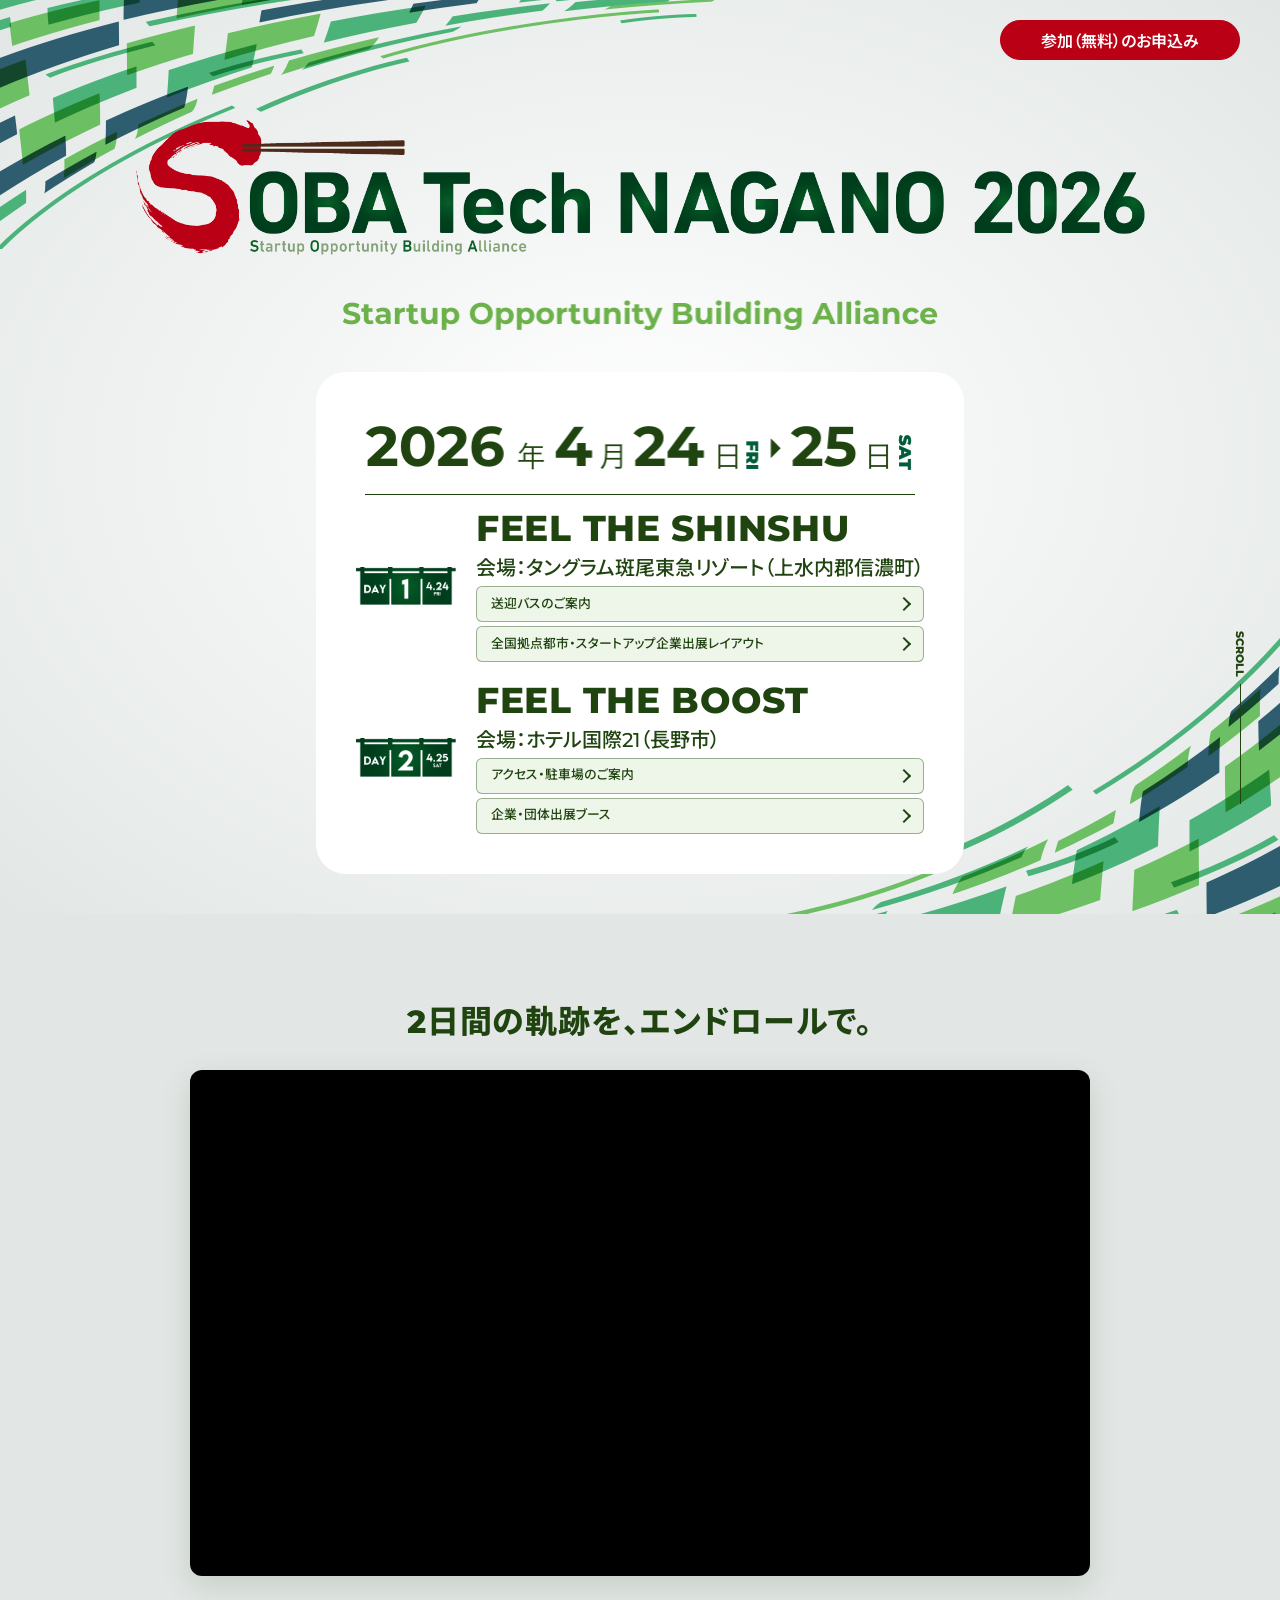
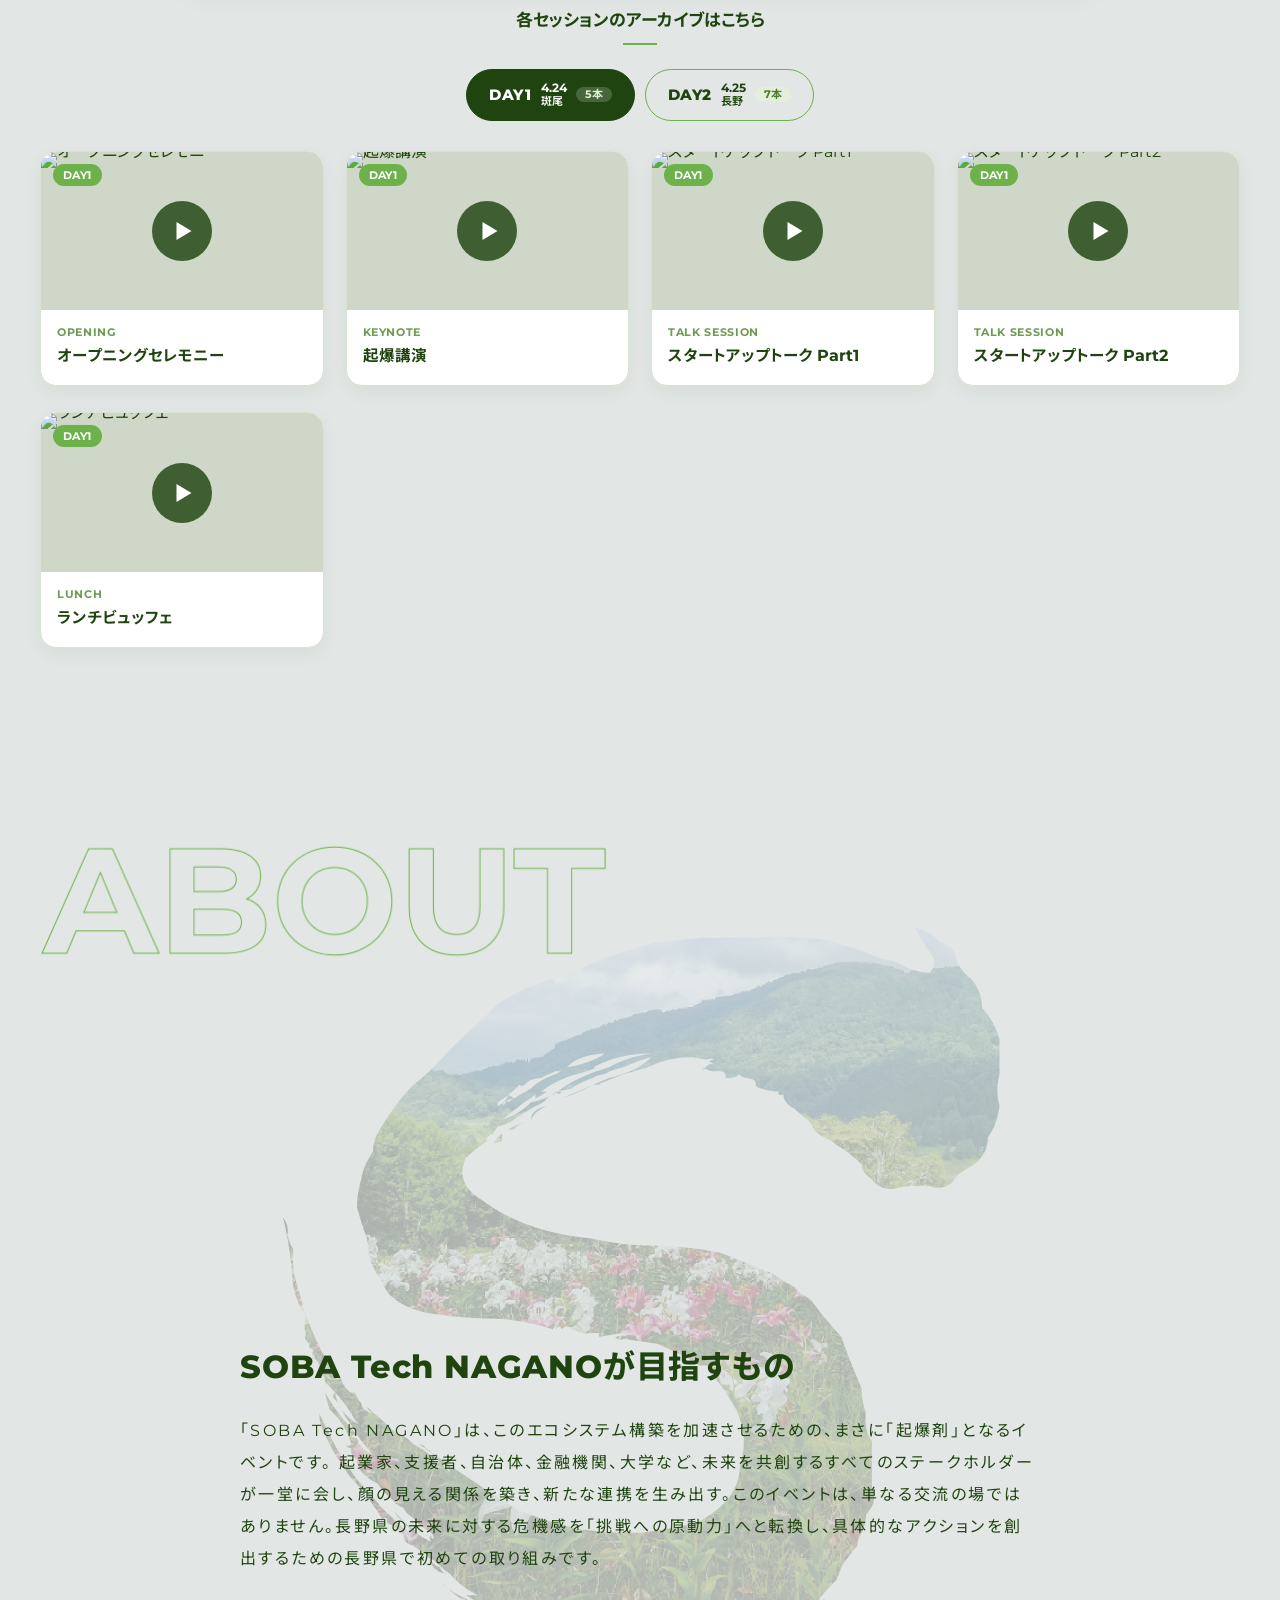
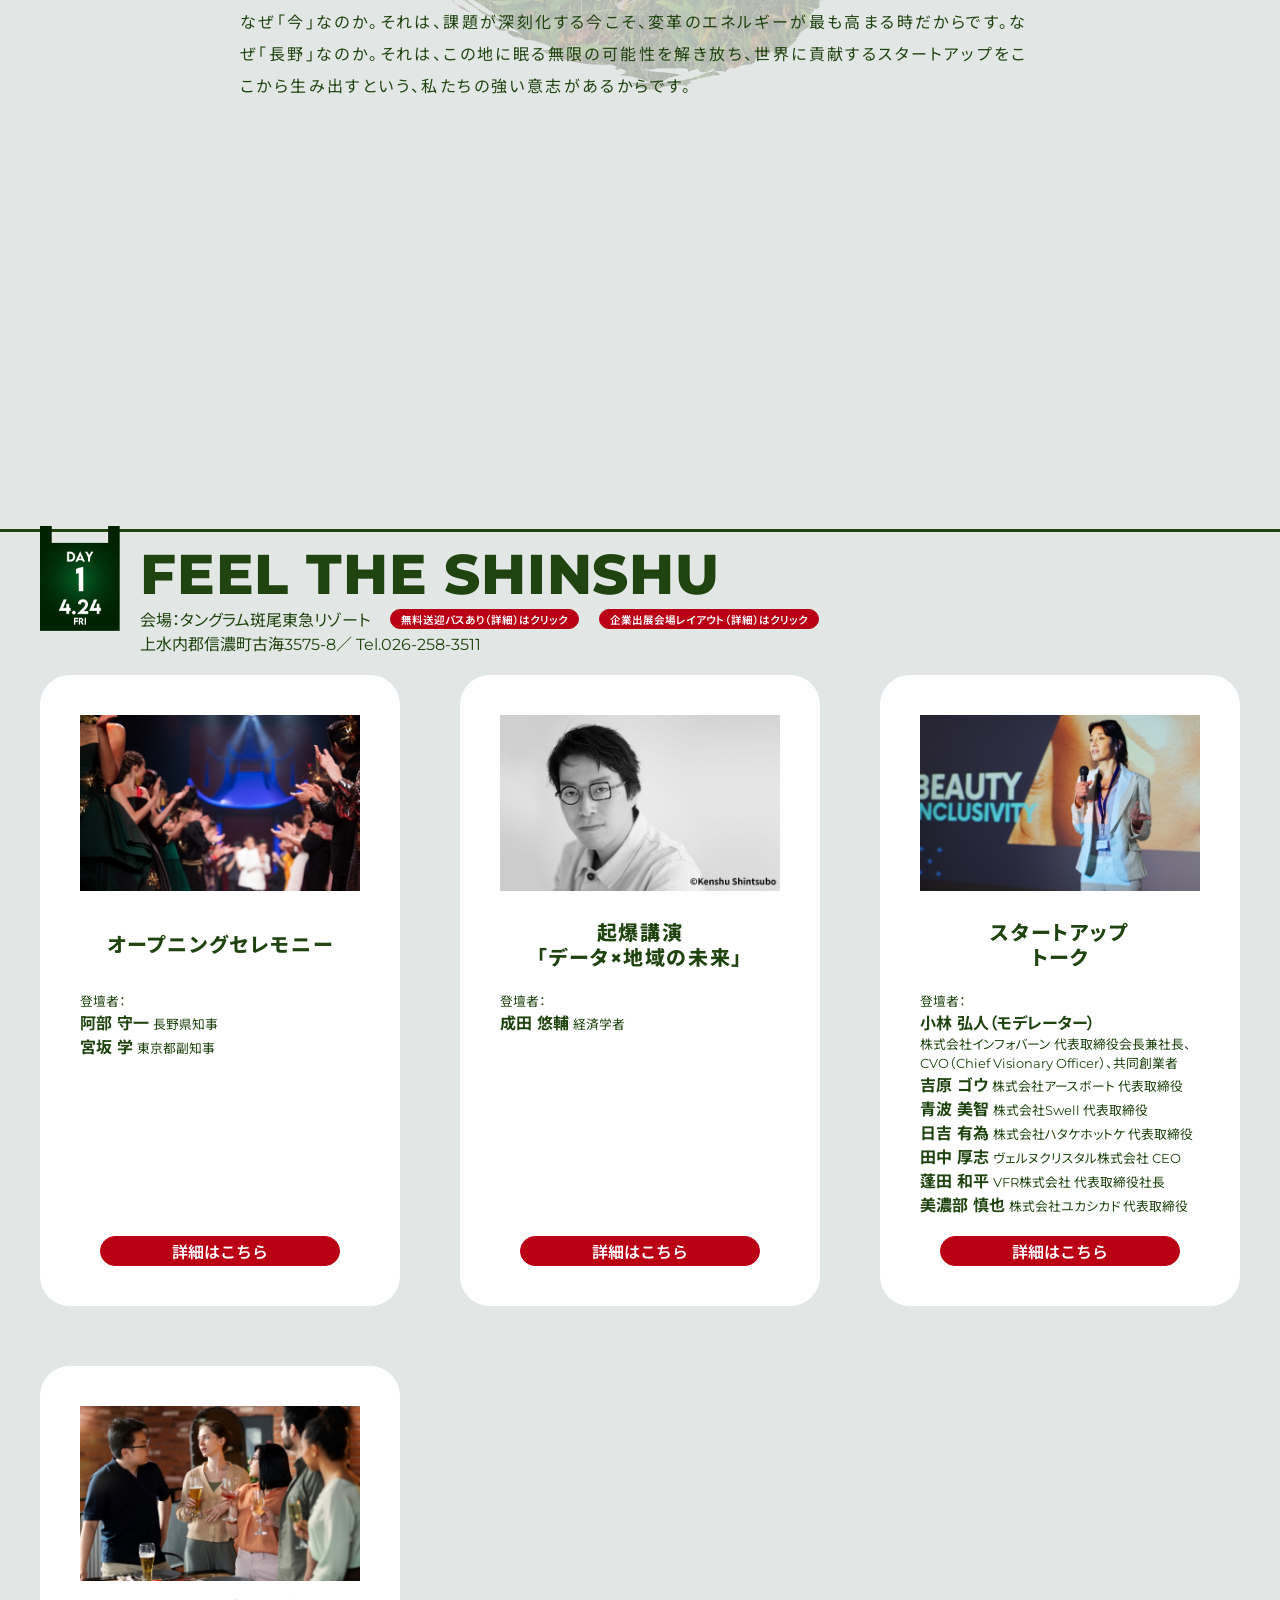
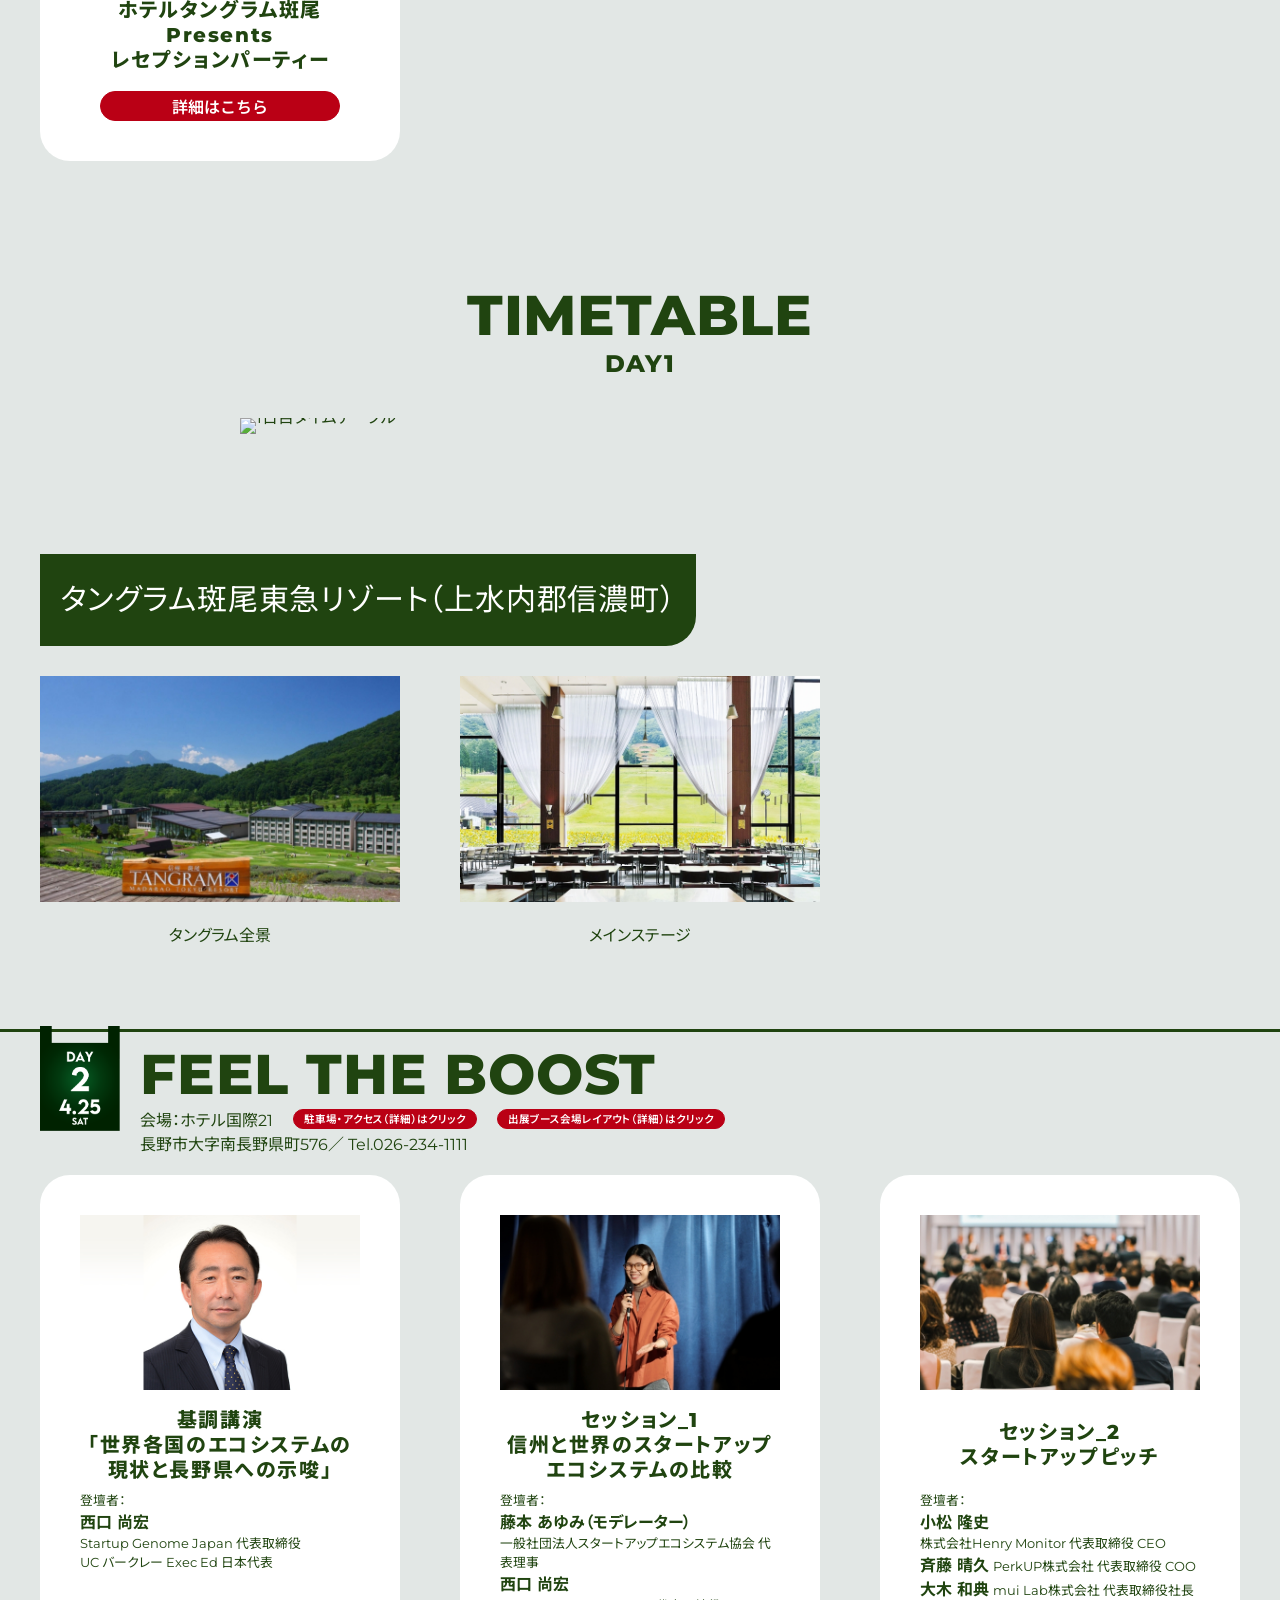
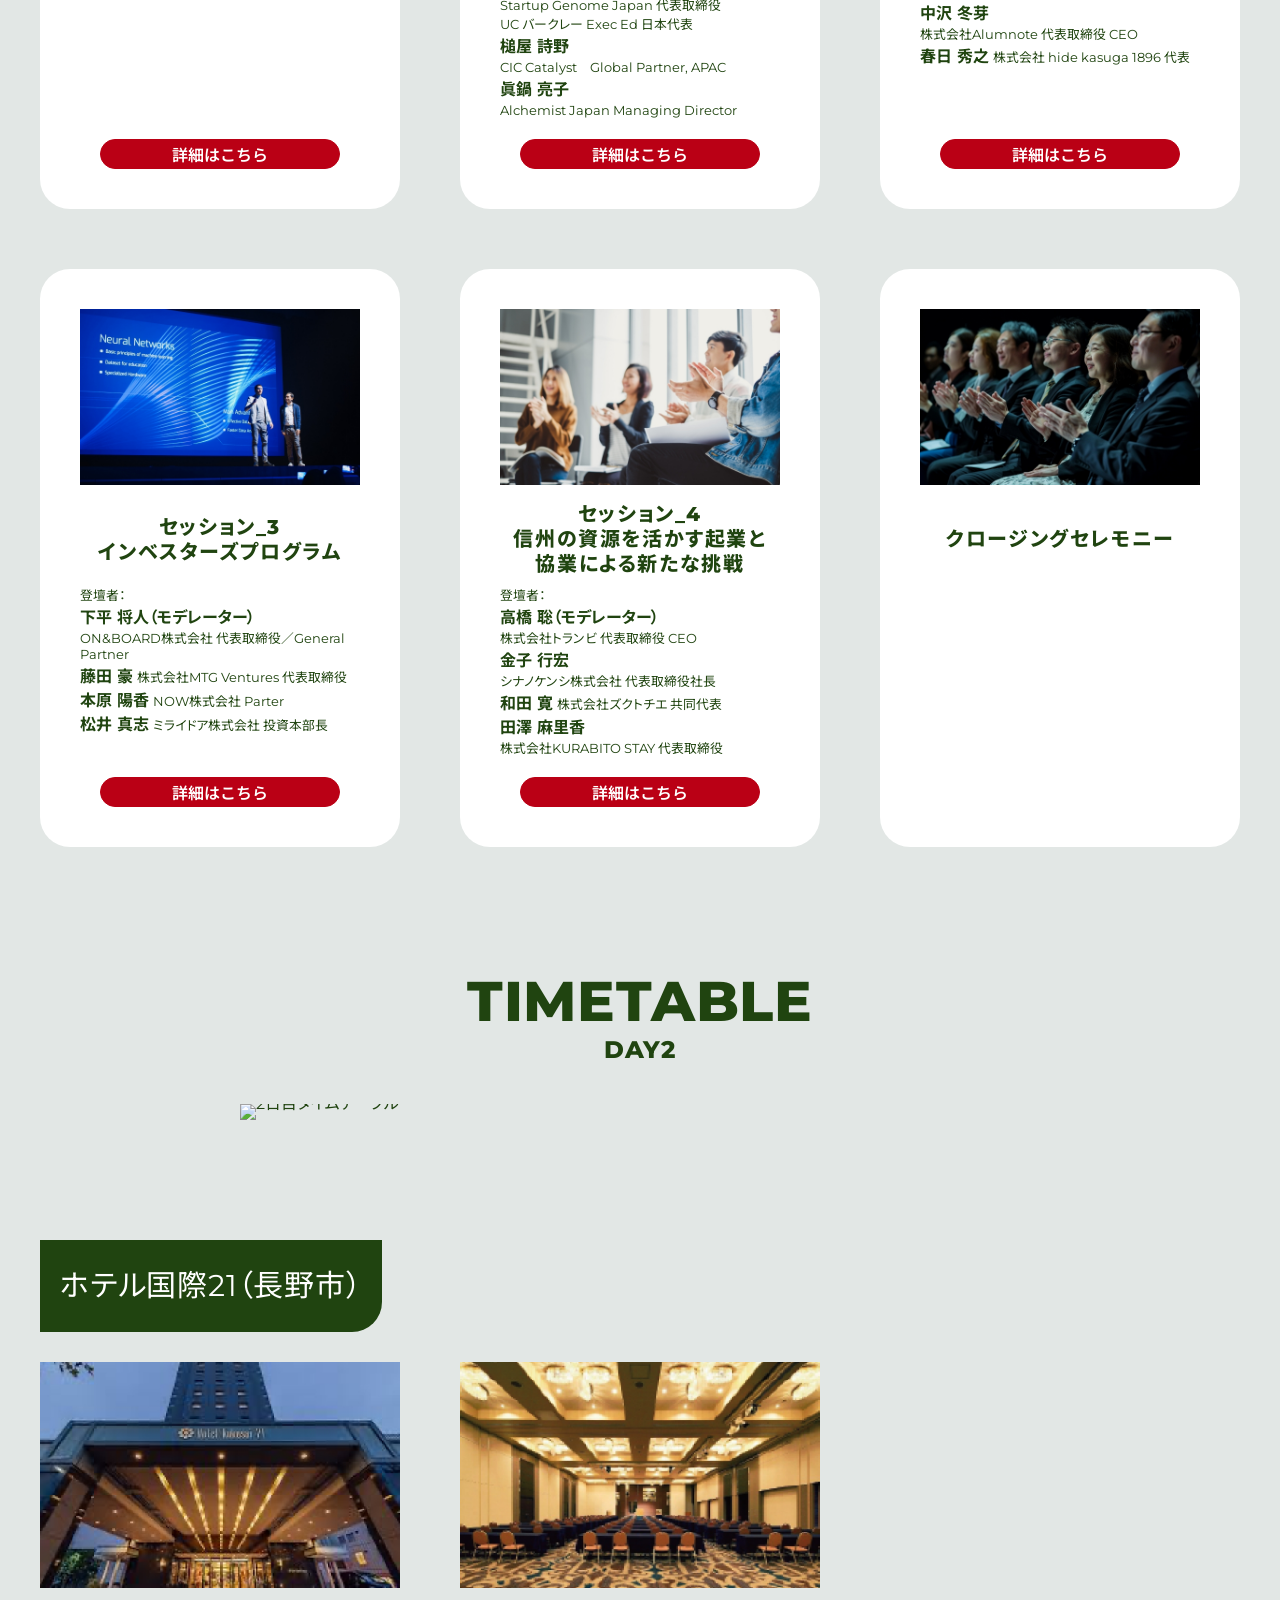
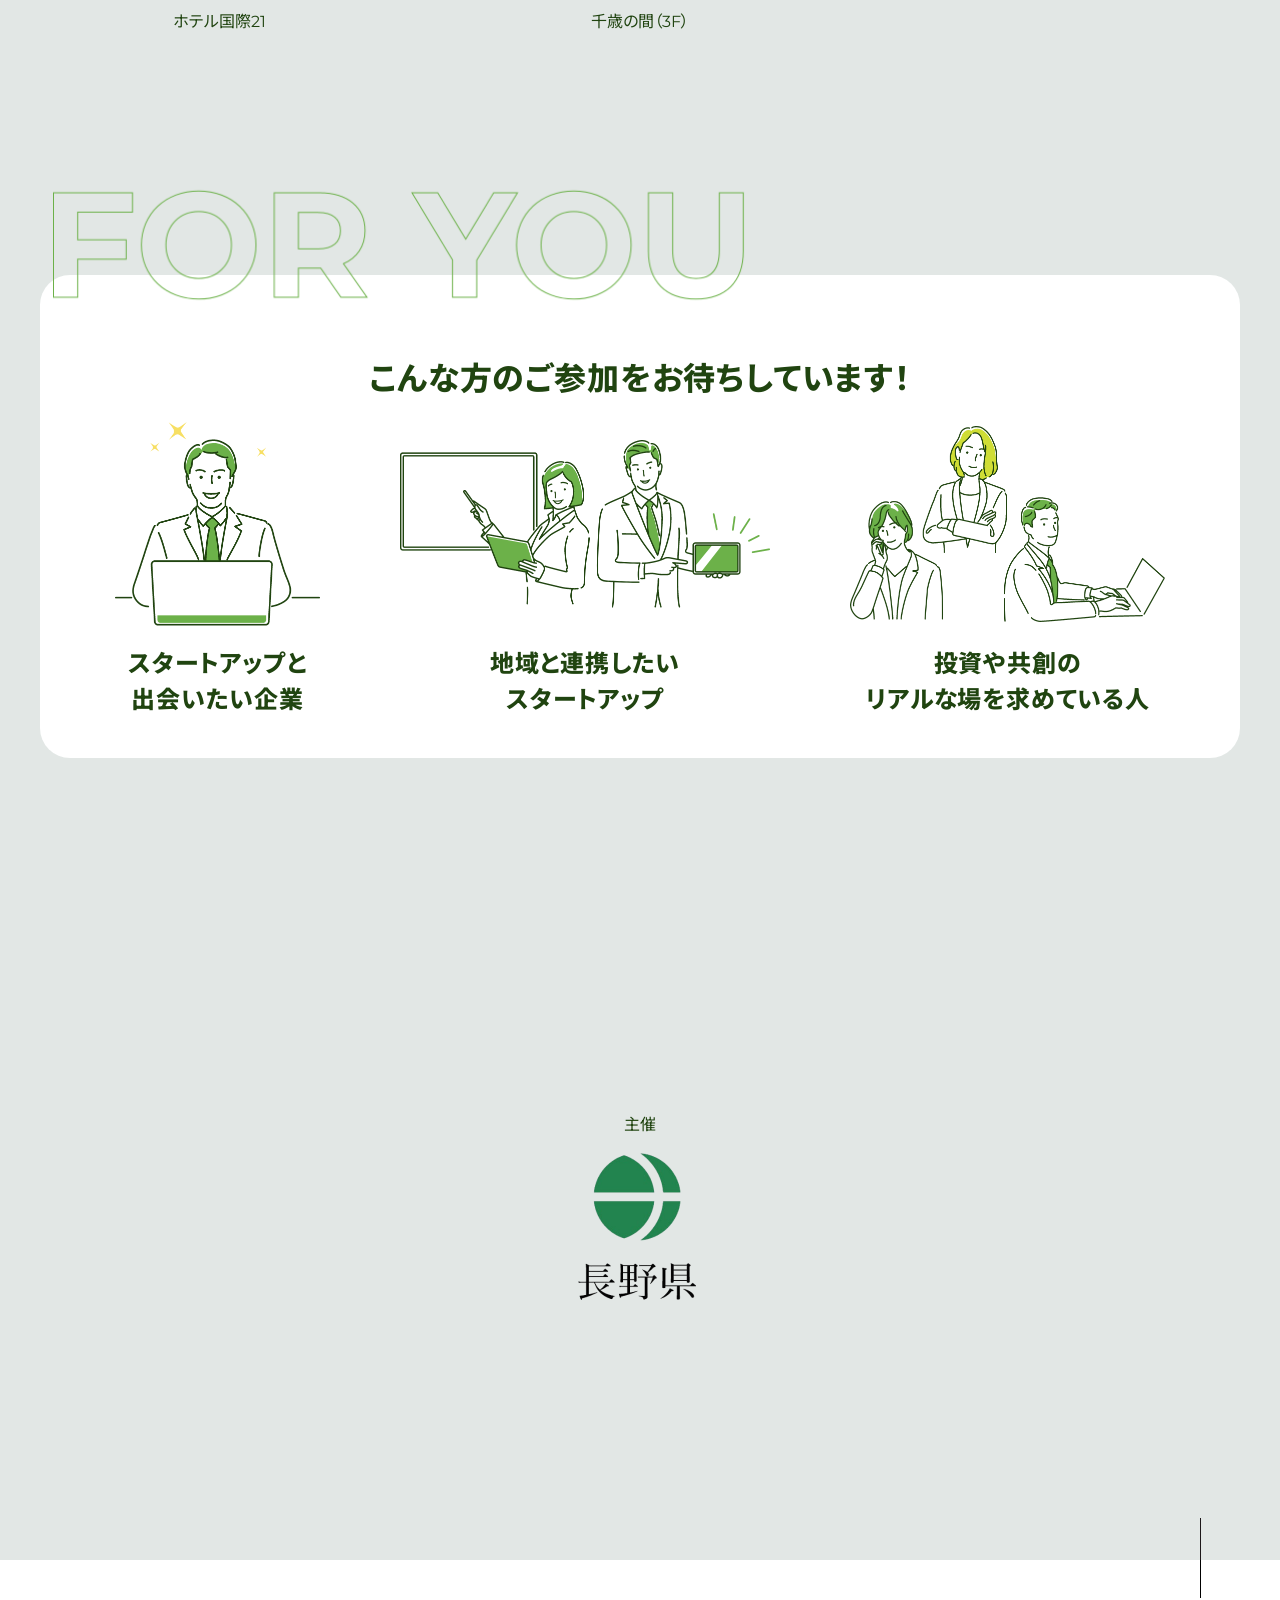
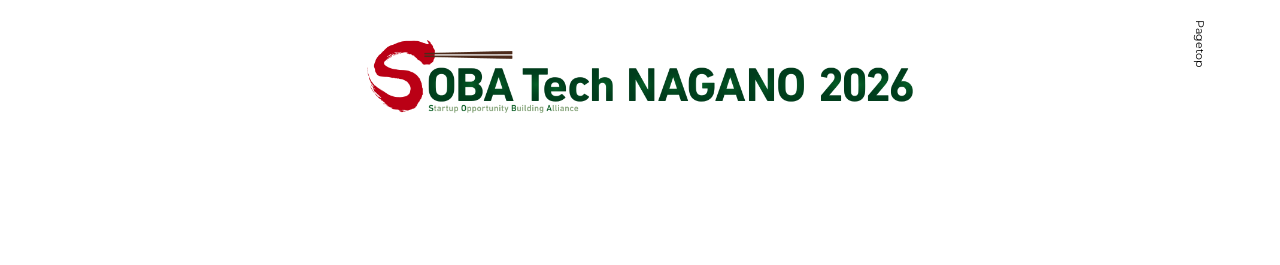
==== commit 4b56e6a3: "feat: add DAY1/DAY2 session video gallery unified with endroll - Add tabbed (DAY1/DAY2) session vide" ====
--- a/index.html
+++ b/index.html
@@ -27,8 +27,8 @@
 <link rel="preconnect" href="https://fonts.googleapis.com">
 <link rel="preconnect" href="https://fonts.gstatic.com" crossorigin>
 <link href="https://fonts.googleapis.com/css2?family=Montserrat:ital,wght@0,100..900;1,100..900&family=Noto+Sans+JP:wght@100..900&display=swap" rel="stylesheet">
-<link rel="stylesheet" href="assets/css/common.css?20260421b">
-<link rel="stylesheet" href="assets/css/home.css?20260421b">
+<link rel="stylesheet" href="assets/css/common.css?20260424a">
+<link rel="stylesheet" href="assets/css/home.css?20260629d">
 <link rel="shortcut icon" href="favicon.ico">
 <meta name="format-detection" content="telephone=no">
 <meta property="og:locale" content="ja_JP" />
@@ -115,6 +115,93 @@
 		</div>
 		<div class="scroll scroll_down">
 			<a href="#service" class="a"><p class="bar"></p><span class="txt"></span></a>
+		</div>
+	</div>
+</section>
+<section class="section section_cont" id="report">
+	<div class="section_body_wrap box_wrap">
+		<div class="block mb0">
+			<header class="head">
+				<div class="title tc b h2">
+					<span>2日間の軌跡を、</span><span>エンドロールで。</span>
+				</div>
+			</header>
+			<div class="body">
+				<div class="movie_wrap animate">
+					<div class="movie_frame">
+						<iframe src="https://www.youtube-nocookie.com/embed/wQKNN1Wg4_Y?rel=0" title="SOBA Tech NAGANO 2026 エンドロール" loading="lazy" allow="accelerometer; autoplay; clipboard-write; encrypted-media; gyroscope; picture-in-picture; web-share" allowfullscreen></iframe>
+					</div>
+				</div>
+			</div>
+		</div>
+	</div>
+</section>
+<section class="section section_cont pt0" id="archive">
+	<div class="section_body_wrap box_wrap">
+		<p class="archive_lead">各セッションのアーカイブはこちら</p>
+		<div class="archive_tabs">
+			<button class="archive_tab active" type="button" data-day="1"><span class="d">DAY1</span><span class="dd"><span class="dt">4.24</span><span class="pl">斑尾</span></span><span class="cnt">5本</span></button>
+			<button class="archive_tab" type="button" data-day="2"><span class="d">DAY2</span><span class="dd"><span class="dt">4.25</span><span class="pl">長野</span></span><span class="cnt">7本</span></button>
+		</div>
+		<div class="archive_grid" data-day="1">
+			<a class="archive_card" href="https://youtu.be/Pn_jm1iYj7Y" data-id="Pn_jm1iYj7Y" data-title="オープニングセレモニー" data-sub="DAY1 ／ Opening" target="_blank" rel="noopener">
+				<span class="archive_thumb"><span class="archive_badge">DAY1</span><img src="https://i.ytimg.com/vi/Pn_jm1iYj7Y/hqdefault.jpg" alt="オープニングセレモニー" loading="lazy"><span class="archive_play"></span></span>
+				<span class="archive_meta"><span class="archive_tag">Opening</span><span class="archive_ttl">オープニングセレモニー</span></span>
+			</a>
+			<a class="archive_card" href="https://youtu.be/I7ATPBYYuxA" data-id="I7ATPBYYuxA" data-title="起爆講演" data-sub="DAY1 ／ Keynote" target="_blank" rel="noopener">
+				<span class="archive_thumb"><span class="archive_badge">DAY1</span><img src="https://i.ytimg.com/vi/I7ATPBYYuxA/hqdefault.jpg" alt="起爆講演" loading="lazy"><span class="archive_play"></span></span>
+				<span class="archive_meta"><span class="archive_tag">Keynote</span><span class="archive_ttl">起爆講演</span></span>
+			</a>
+			<a class="archive_card" href="https://youtu.be/PI-UvGMd1xc" data-id="PI-UvGMd1xc" data-title="スタートアップトーク Part1" data-sub="DAY1 ／ Talk Session" target="_blank" rel="noopener">
+				<span class="archive_thumb"><span class="archive_badge">DAY1</span><img src="https://i.ytimg.com/vi/PI-UvGMd1xc/hqdefault.jpg" alt="スタートアップトーク Part1" loading="lazy"><span class="archive_play"></span></span>
+				<span class="archive_meta"><span class="archive_tag">Talk Session</span><span class="archive_ttl">スタートアップトーク Part1</span></span>
+			</a>
+			<a class="archive_card" href="https://youtu.be/YSJgdCaW0Tw" data-id="YSJgdCaW0Tw" data-title="スタートアップトーク Part2" data-sub="DAY1 ／ Talk Session" target="_blank" rel="noopener">
+				<span class="archive_thumb"><span class="archive_badge">DAY1</span><img src="https://i.ytimg.com/vi/YSJgdCaW0Tw/hqdefault.jpg" alt="スタートアップトーク Part2" loading="lazy"><span class="archive_play"></span></span>
+				<span class="archive_meta"><span class="archive_tag">Talk Session</span><span class="archive_ttl">スタートアップトーク Part2</span></span>
+			</a>
+			<a class="archive_card" href="https://youtu.be/utOAO_F58Ls" data-id="utOAO_F58Ls" data-title="ランチビュッフェ" data-sub="DAY1 ／ Lunch" target="_blank" rel="noopener">
+				<span class="archive_thumb"><span class="archive_badge">DAY1</span><img src="https://i.ytimg.com/vi/utOAO_F58Ls/hqdefault.jpg" alt="ランチビュッフェ" loading="lazy"><span class="archive_play"></span></span>
+				<span class="archive_meta"><span class="archive_tag">Lunch</span><span class="archive_ttl">ランチビュッフェ</span></span>
+			</a>
+		</div>
+		<div class="archive_grid" data-day="2" hidden>
+			<a class="archive_card" href="https://youtu.be/ob_NmXl_Grg" data-id="ob_NmXl_Grg" data-title="国のスタートアップ支援制度紹介" data-sub="DAY2 ／ Program" target="_blank" rel="noopener">
+				<span class="archive_thumb"><span class="archive_badge">DAY2</span><img src="https://i.ytimg.com/vi/ob_NmXl_Grg/hqdefault.jpg" alt="国のスタートアップ支援制度紹介" loading="lazy"><span class="archive_play"></span></span>
+				<span class="archive_meta"><span class="archive_tag">Program</span><span class="archive_ttl">国のスタートアップ支援制度紹介</span></span>
+			</a>
+			<a class="archive_card" href="https://youtu.be/c4ZQpFHb_f0" data-id="c4ZQpFHb_f0" data-title="基調講演" data-sub="DAY2 ／ Keynote" target="_blank" rel="noopener">
+				<span class="archive_thumb"><span class="archive_badge">DAY2</span><img src="https://i.ytimg.com/vi/c4ZQpFHb_f0/hqdefault.jpg" alt="基調講演" loading="lazy"><span class="archive_play"></span></span>
+				<span class="archive_meta"><span class="archive_tag">Keynote</span><span class="archive_ttl">基調講演</span></span>
+			</a>
+			<a class="archive_card" href="https://youtu.be/G9IcD404ka0" data-id="G9IcD404ka0" data-title="スタートアップエコシステム" data-sub="DAY2 ／ Session 1" target="_blank" rel="noopener">
+				<span class="archive_thumb"><span class="archive_badge">DAY2</span><img src="https://i.ytimg.com/vi/G9IcD404ka0/hqdefault.jpg" alt="スタートアップエコシステム" loading="lazy"><span class="archive_play"></span></span>
+				<span class="archive_meta"><span class="archive_tag">Session 1</span><span class="archive_ttl">スタートアップエコシステム</span></span>
+			</a>
+			<a class="archive_card" href="https://youtu.be/QgrX_P-0z6w" data-id="QgrX_P-0z6w" data-title="スタートアップピッチ" data-sub="DAY2 ／ Session 2" target="_blank" rel="noopener">
+				<span class="archive_thumb"><span class="archive_badge">DAY2</span><img src="https://i.ytimg.com/vi/QgrX_P-0z6w/hqdefault.jpg" alt="スタートアップピッチ" loading="lazy"><span class="archive_play"></span></span>
+				<span class="archive_meta"><span class="archive_tag">Session 2</span><span class="archive_ttl">スタートアップピッチ</span></span>
+			</a>
+			<a class="archive_card" href="https://youtu.be/MYuyFXNYliM" data-id="MYuyFXNYliM" data-title="インベスターズプログラム" data-sub="DAY2 ／ Session 3" target="_blank" rel="noopener">
+				<span class="archive_thumb"><span class="archive_badge">DAY2</span><img src="https://i.ytimg.com/vi/MYuyFXNYliM/hqdefault.jpg" alt="インベスターズプログラム" loading="lazy"><span class="archive_play"></span></span>
+				<span class="archive_meta"><span class="archive_tag">Session 3</span><span class="archive_ttl">インベスターズプログラム</span></span>
+			</a>
+			<a class="archive_card" href="https://youtu.be/e8QuPa2LxdM" data-id="e8QuPa2LxdM" data-title="信州の資源を活かす起業と協業による新たな挑戦" data-sub="DAY2 ／ Session 4" target="_blank" rel="noopener">
+				<span class="archive_thumb"><span class="archive_badge">DAY2</span><img src="https://i.ytimg.com/vi/e8QuPa2LxdM/hqdefault.jpg" alt="信州の資源を活かす起業と協業による新たな挑戦" loading="lazy"><span class="archive_play"></span></span>
+				<span class="archive_meta"><span class="archive_tag">Session 4</span><span class="archive_ttl">信州の資源を活かす起業と協業による新たな挑戦</span></span>
+			</a>
+			<a class="archive_card" href="https://youtu.be/o1fH9rNKEoU" data-id="o1fH9rNKEoU" data-title="クロージングセレモニー" data-sub="DAY2 ／ Closing" target="_blank" rel="noopener">
+				<span class="archive_thumb"><span class="archive_badge">DAY2</span><img src="https://i.ytimg.com/vi/o1fH9rNKEoU/hqdefault.jpg" alt="クロージングセレモニー" loading="lazy"><span class="archive_play"></span></span>
+				<span class="archive_meta"><span class="archive_tag">Closing</span><span class="archive_ttl">クロージングセレモニー</span></span>
+			</a>
+		</div>
+	</div>
+	<div class="archive_modal" id="archive_modal" aria-hidden="true">
+		<div class="archive_modal_bg" data-close></div>
+		<div class="archive_modal_inner">
+			<button class="archive_close" type="button" data-close aria-label="閉じる"></button>
+			<div class="archive_modal_frame"><iframe id="archive_player" title="" allow="accelerometer; autoplay; clipboard-write; encrypted-media; gyroscope; picture-in-picture; web-share" allowfullscreen></iframe></div>
+			<div class="archive_modal_cap"><span class="t" id="archive_cap_t"></span><span class="s" id="archive_cap_s"></span></div>
 		</div>
 	</div>
 </section>
@@ -770,6 +857,7 @@
 					</picture>
 					<div class="text mt20 fs_s">
 						<p>※マッチングコンシェルジュブースもご用意しております。ぜひご活用ください。</p>
+						<p>※諸事情により、レイアウトが変更になる場合がございます。あらかじめご了承ください。</p>
 					</div>
 				</div>
 			</div>
@@ -913,7 +1001,7 @@
 								<div class="column w2">
 									<p class="b mb10">小林 弘人（モデレーター）</p>
 									<p class="fs_s">株式会社インフォバーン 代表取締役会長兼社長、CVO（Chief Visionary Officer）、共同創業者</p>
-									<p class="fs_s">日本版『WIRED』創刊編集長。Tech Open Airの日本事務局プロデューサー、TechGALA Japanのアドバイザーとしてグローバルイノベーションを牽引。長野県佐久市出身。</p>
+									<p class="fs_s">日本版『WIRED』創刊編集長。Tech Open Airの日本事務局プロデューサーとしてグローバルイノベーションを牽引。長野県佐久市出身。</p>
 								</div>
 								<div class="column">
 									<picture class="photo">
@@ -1504,5 +1592,46 @@
 </script>
 <!-- InstanceBeginEditable name="setFootScript" -->
 <!-- InstanceEndEditable -->
+<script>
+(function(){
+	var sec=document.getElementById('archive');
+	if(!sec)return;
+	var tabs=sec.querySelectorAll('.archive_tab');
+	var grids=sec.querySelectorAll('.archive_grid');
+	tabs.forEach(function(tab){
+		tab.addEventListener('click',function(){
+			var day=tab.getAttribute('data-day');
+			tabs.forEach(function(t){t.classList.toggle('active',t===tab);});
+			grids.forEach(function(g){g.hidden=(g.getAttribute('data-day')!==day);});
+		});
+	});
+	var modal=document.getElementById('archive_modal');
+	var player=document.getElementById('archive_player');
+	var capT=document.getElementById('archive_cap_t');
+	var capS=document.getElementById('archive_cap_s');
+	function openModal(id,title,sub){
+		player.src='https://www.youtube-nocookie.com/embed/'+id+'?autoplay=1&rel=0';
+		capT.textContent=title||'';
+		capS.textContent=sub||'';
+		modal.classList.add('open');
+		modal.setAttribute('aria-hidden','false');
+		document.documentElement.style.overflow='hidden';
+	}
+	function closeModal(){
+		modal.classList.remove('open');
+		modal.setAttribute('aria-hidden','true');
+		player.src='';
+		document.documentElement.style.overflow='';
+	}
+	sec.querySelectorAll('.archive_card').forEach(function(card){
+		card.addEventListener('click',function(e){
+			e.preventDefault();
+			openModal(card.getAttribute('data-id'),card.getAttribute('data-title'),card.getAttribute('data-sub'));
+		});
+	});
+	modal.querySelectorAll('[data-close]').forEach(function(el){el.addEventListener('click',closeModal);});
+	document.addEventListener('keydown',function(e){if(e.key==='Escape'&&modal.classList.contains('open'))closeModal();});
+})();
+</script>
 </body>
 <!-- InstanceEnd --></html>
--- a/assets/css/common.css
+++ b/assets/css/common.css
@@ -3222,3 +3222,98 @@
   @media (min-width: 1280px) {
     #foot .box_wrap {
       justify-content: center; } }
+
+/* ============================================
+   PRINT STYLES
+   ============================================ */
+@media print {
+  @page {
+    margin: 10mm; }
+
+  /* Reset body/html so content can paginate */
+  html, body {
+    height: auto !important;
+    min-height: 0 !important;
+    overflow: visible !important;
+    background: #FFF !important; }
+
+  /* Hide fixed-position UI chrome that blocks pages */
+  #loading,
+  #hamburger,
+  #navi_wrap,
+  #floating_btns,
+  #float_navi {
+    display: none !important; }
+
+  /* Release fixed header so subsequent pages render */
+  #head {
+    position: static !important;
+    background: transparent !important;
+    height: auto !important; }
+
+  #contents {
+    padding-top: 0 !important;
+    min-height: 0 !important; }
+
+  /* Force scroll-triggered animations to visible end state */
+  .animate,
+  .animate:not(.active),
+  .effect,
+  .effect:not(.active),
+  .over_fv,
+  .over_fv:not(.active) {
+    opacity: 1 !important;
+    filter: none !important;
+    transform: none !important;
+    transition: none !important; }
+
+  /* ---- When a modal is open, print ONLY the modal ---- */
+  body:has(.modal.active) #head,
+  body:has(.modal.active) #foot,
+  body:has(.modal.active) #contents > *:not(.modal),
+  body:has(.modal.active) .modal:not(.active) {
+    display: none !important; }
+
+  /* Active modal: flow into the page normally */
+  .modal.active {
+    position: static !important;
+    width: 100% !important;
+    height: auto !important;
+    max-width: none !important;
+    max-height: none !important;
+    display: block !important;
+    overflow: visible !important;
+    transition: none !important; }
+
+  .modal.active .modal_black {
+    display: none !important; }
+
+  .modal.active .modal_inner_wrap {
+    position: static !important;
+    width: 100% !important;
+    max-width: none !important;
+    max-height: none !important;
+    min-height: 0 !important;
+    min-width: 0 !important;
+    overflow: visible !important;
+    box-shadow: none !important;
+    border-radius: 0 !important; }
+
+  .modal.active .modal_inner_wrap .modal_inner {
+    overflow: visible !important;
+    height: auto !important; }
+
+  .modal.active .modal_head,
+  .modal.active .modal_foot {
+    position: static !important; }
+
+  .modal.active .btn_close {
+    display: none !important; }
+
+  /* Keep images/blocks from splitting awkwardly across pages */
+  .modal.active .block,
+  .modal.active picture,
+  .modal.active .photo {
+    break-inside: avoid;
+    page-break-inside: avoid; }
+}
--- a/assets/css/home.css
+++ b/assets/css/home.css
@@ -521,3 +521,253 @@
   .profile_columns {
     flex-direction: column-reverse;
     margin-bottom: var(--space4); } }
+
+/* ===== REPORT (endroll movie) ===== */
+#report .movie_wrap {
+  max-width: 900px;
+  margin-left: auto;
+  margin-right: auto; }
+#report .movie_frame {
+  position: relative;
+  width: 100%;
+  padding-top: 56.25%;
+  border-radius: 12px;
+  overflow: hidden;
+  background: #000;
+  box-shadow: 0 10px 30px rgba(32, 68, 16, 0.15); }
+#report .movie_frame iframe {
+  position: absolute;
+  top: 0;
+  left: 0;
+  width: 100%;
+  height: 100%;
+  border: 0; }
+
+/* ===== ARCHIVE (session videos) ===== */
+#report {
+  padding-bottom: var(--space3); }
+#archive.pt0 {
+  padding-top: 0; }
+#archive .archive_lead {
+  text-align: center;
+  margin: 0 0 24px;
+  font-size: 17px;
+  font-weight: 700;
+  color: var(--primaryColor); }
+#archive .archive_lead::after {
+  content: "";
+  display: block;
+  width: 34px;
+  height: 2px;
+  margin: 12px auto 0;
+  background: var(--secondaryColor, #6CB149); }
+#archive .archive_tabs {
+  display: flex;
+  justify-content: center;
+  gap: 10px;
+  margin: 0 0 30px; }
+#archive .archive_tab {
+  cursor: pointer;
+  appearance: none;
+  border: 1.5px solid var(--secondaryColor, #6CB149);
+  background: transparent;
+  color: var(--primaryColor);
+  font-family: "Montserrat", "Noto Sans JP", sans-serif;
+  font-weight: 700;
+  font-size: 15px;
+  line-height: 1;
+  padding: 11px 22px;
+  border-radius: 999px;
+  display: inline-flex;
+  align-items: center;
+  gap: 9px;
+  transition: background .2s, color .2s; }
+#archive .archive_tab .d {
+  font-weight: 800;
+  letter-spacing: .04em; }
+#archive .archive_tab .dd {
+  display: inline-flex;
+  flex-direction: column;
+  align-items: flex-start;
+  line-height: 1.2;
+  white-space: nowrap; }
+#archive .archive_tab .dd .dt {
+  font-size: 12px;
+  font-weight: 700; }
+#archive .archive_tab .dd .pl {
+  font-size: 11px;
+  font-weight: 600; }
+#archive .archive_tab .cnt {
+  font-size: 11px;
+  font-weight: 700;
+  background: #e3efd9;
+  color: #4f7a32;
+  border-radius: 999px;
+  padding: 2px 9px; }
+#archive .archive_tab:hover {
+  background: #eef6e6; }
+#archive .archive_tab.active {
+  background: var(--primaryColor);
+  color: #fff;
+  border-color: var(--primaryColor); }
+#archive .archive_tab.active .cnt {
+  background: rgba(255, 255, 255, 0.18);
+  color: #dff0cf; }
+#archive .archive_grid {
+  display: grid;
+  grid-template-columns: repeat(auto-fill, minmax(280px, 1fr));
+  gap: 26px 22px; }
+#archive .archive_grid[hidden] {
+  display: none; }
+#archive .archive_card {
+  display: block;
+  cursor: pointer;
+  background: #fff;
+  border: 1px solid #d9e4d0;
+  border-radius: 16px;
+  overflow: hidden;
+  text-decoration: none;
+  box-shadow: 0 6px 18px rgba(32, 68, 16, 0.06);
+  transition: transform .22s, box-shadow .22s, border-color .22s; }
+#archive .archive_card:hover {
+  transform: translateY(-4px);
+  box-shadow: 0 16px 34px rgba(32, 68, 16, 0.14);
+  border-color: #bcd6a8; }
+#archive .archive_thumb {
+  position: relative;
+  display: block;
+  aspect-ratio: 16 / 9;
+  background: #cfd8c8;
+  overflow: hidden; }
+#archive .archive_thumb img {
+  width: 100%;
+  height: 100%;
+  object-fit: cover;
+  display: block; }
+#archive .archive_badge {
+  position: absolute;
+  top: 12px;
+  left: 12px;
+  z-index: 2;
+  font-size: 11px;
+  font-weight: 700;
+  letter-spacing: .04em;
+  color: #fff;
+  background: var(--secondaryColor, #6CB149);
+  padding: 4px 10px;
+  border-radius: 999px; }
+#archive .archive_play {
+  position: absolute;
+  top: 50%;
+  left: 50%;
+  transform: translate(-50%, -50%);
+  width: 60px;
+  height: 60px;
+  border-radius: 50%;
+  background: rgba(32, 68, 16, 0.82);
+  z-index: 2;
+  transition: background .2s, transform .2s; }
+#archive .archive_play::before {
+  content: "";
+  position: absolute;
+  top: 50%;
+  left: 54%;
+  transform: translate(-50%, -50%);
+  border-style: solid;
+  border-width: 9px 0 9px 15px;
+  border-color: transparent transparent transparent #fff; }
+#archive .archive_card:hover .archive_play {
+  background: var(--secondaryColor, #6CB149);
+  transform: translate(-50%, -50%) scale(1.08); }
+#archive .archive_meta {
+  display: block;
+  padding: 15px 16px 18px; }
+#archive .archive_tag {
+  display: block;
+  font-size: 11px;
+  font-weight: 700;
+  color: #6f9a52;
+  letter-spacing: .06em;
+  text-transform: uppercase; }
+#archive .archive_ttl {
+  display: block;
+  margin-top: 6px;
+  font-size: 15.5px;
+  font-weight: 700;
+  line-height: 1.45;
+  color: var(--primaryColor); }
+#archive .archive_modal {
+  position: fixed;
+  inset: 0;
+  z-index: 9999;
+  display: none;
+  align-items: center;
+  justify-content: center;
+  padding: 24px; }
+#archive .archive_modal.open {
+  display: flex; }
+#archive .archive_modal_bg {
+  position: absolute;
+  inset: 0;
+  background: rgba(18, 32, 8, 0.8); }
+#archive .archive_modal_inner {
+  position: relative;
+  width: min(960px, 100%); }
+#archive .archive_modal_frame {
+  position: relative;
+  width: 100%;
+  aspect-ratio: 16 / 9;
+  background: #000;
+  border-radius: 14px;
+  overflow: hidden;
+  box-shadow: 0 30px 70px rgba(0, 0, 0, 0.5); }
+#archive .archive_modal_frame iframe {
+  position: absolute;
+  inset: 0;
+  width: 100%;
+  height: 100%;
+  border: 0; }
+#archive .archive_modal_cap {
+  margin-top: 14px;
+  text-align: center;
+  color: #fff; }
+#archive .archive_modal_cap .t {
+  display: block;
+  font-weight: 700;
+  font-size: 16px; }
+#archive .archive_modal_cap .s {
+  display: block;
+  font-size: 12px;
+  opacity: .75;
+  margin-top: 3px; }
+#archive .archive_close {
+  position: absolute;
+  top: -46px;
+  right: 0;
+  width: 34px;
+  height: 34px;
+  cursor: pointer;
+  background: transparent;
+  border: 0; }
+#archive .archive_close::before, #archive .archive_close::after {
+  content: "";
+  position: absolute;
+  top: 50%;
+  left: 50%;
+  width: 24px;
+  height: 2px;
+  background: #fff; }
+#archive .archive_close::before {
+  transform: translate(-50%, -50%) rotate(45deg); }
+#archive .archive_close::after {
+  transform: translate(-50%, -50%) rotate(-45deg); }
+@media (max-width: 767px) {
+  #archive .archive_grid {
+    grid-template-columns: 1fr;
+    gap: 18px; }
+  #archive .archive_tab {
+    padding: 9px 15px;
+    font-size: 13px;
+    gap: 6px; }
+  #archive .archive_close {
+    top: -40px; } }
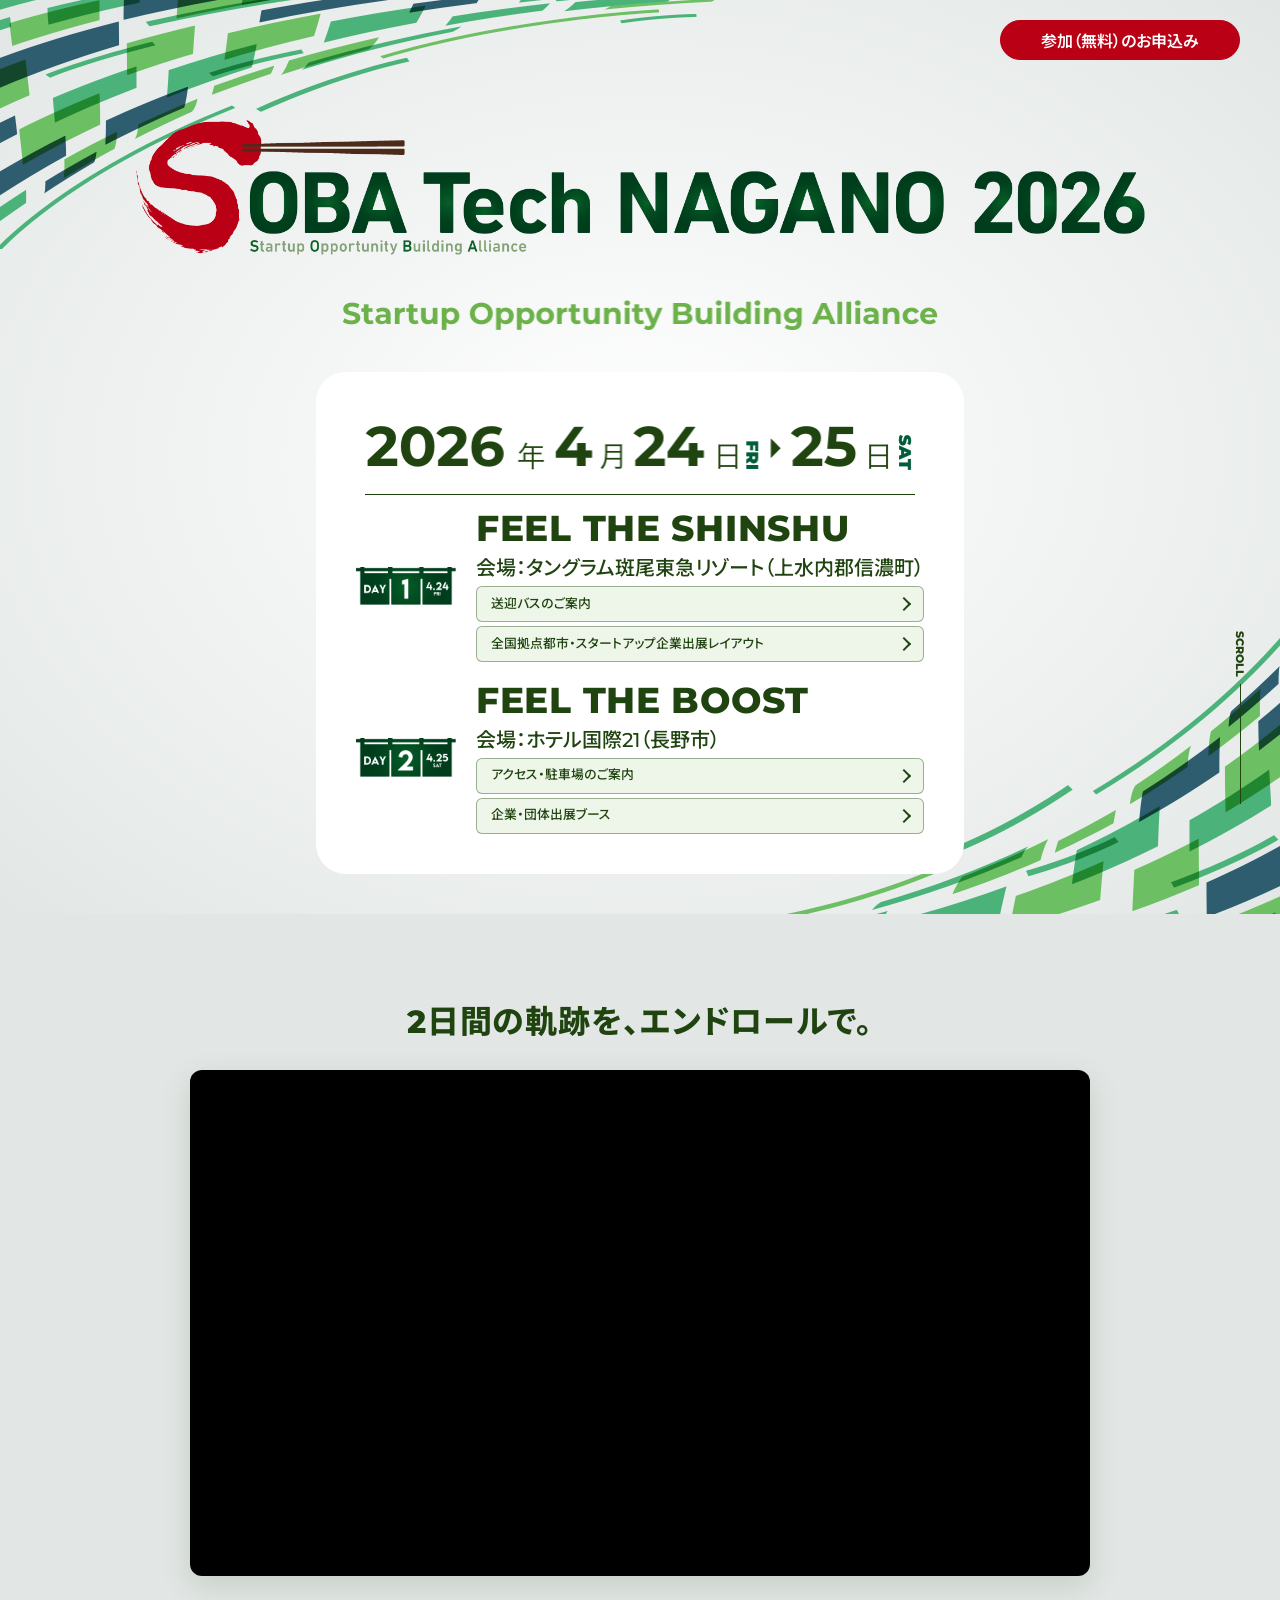
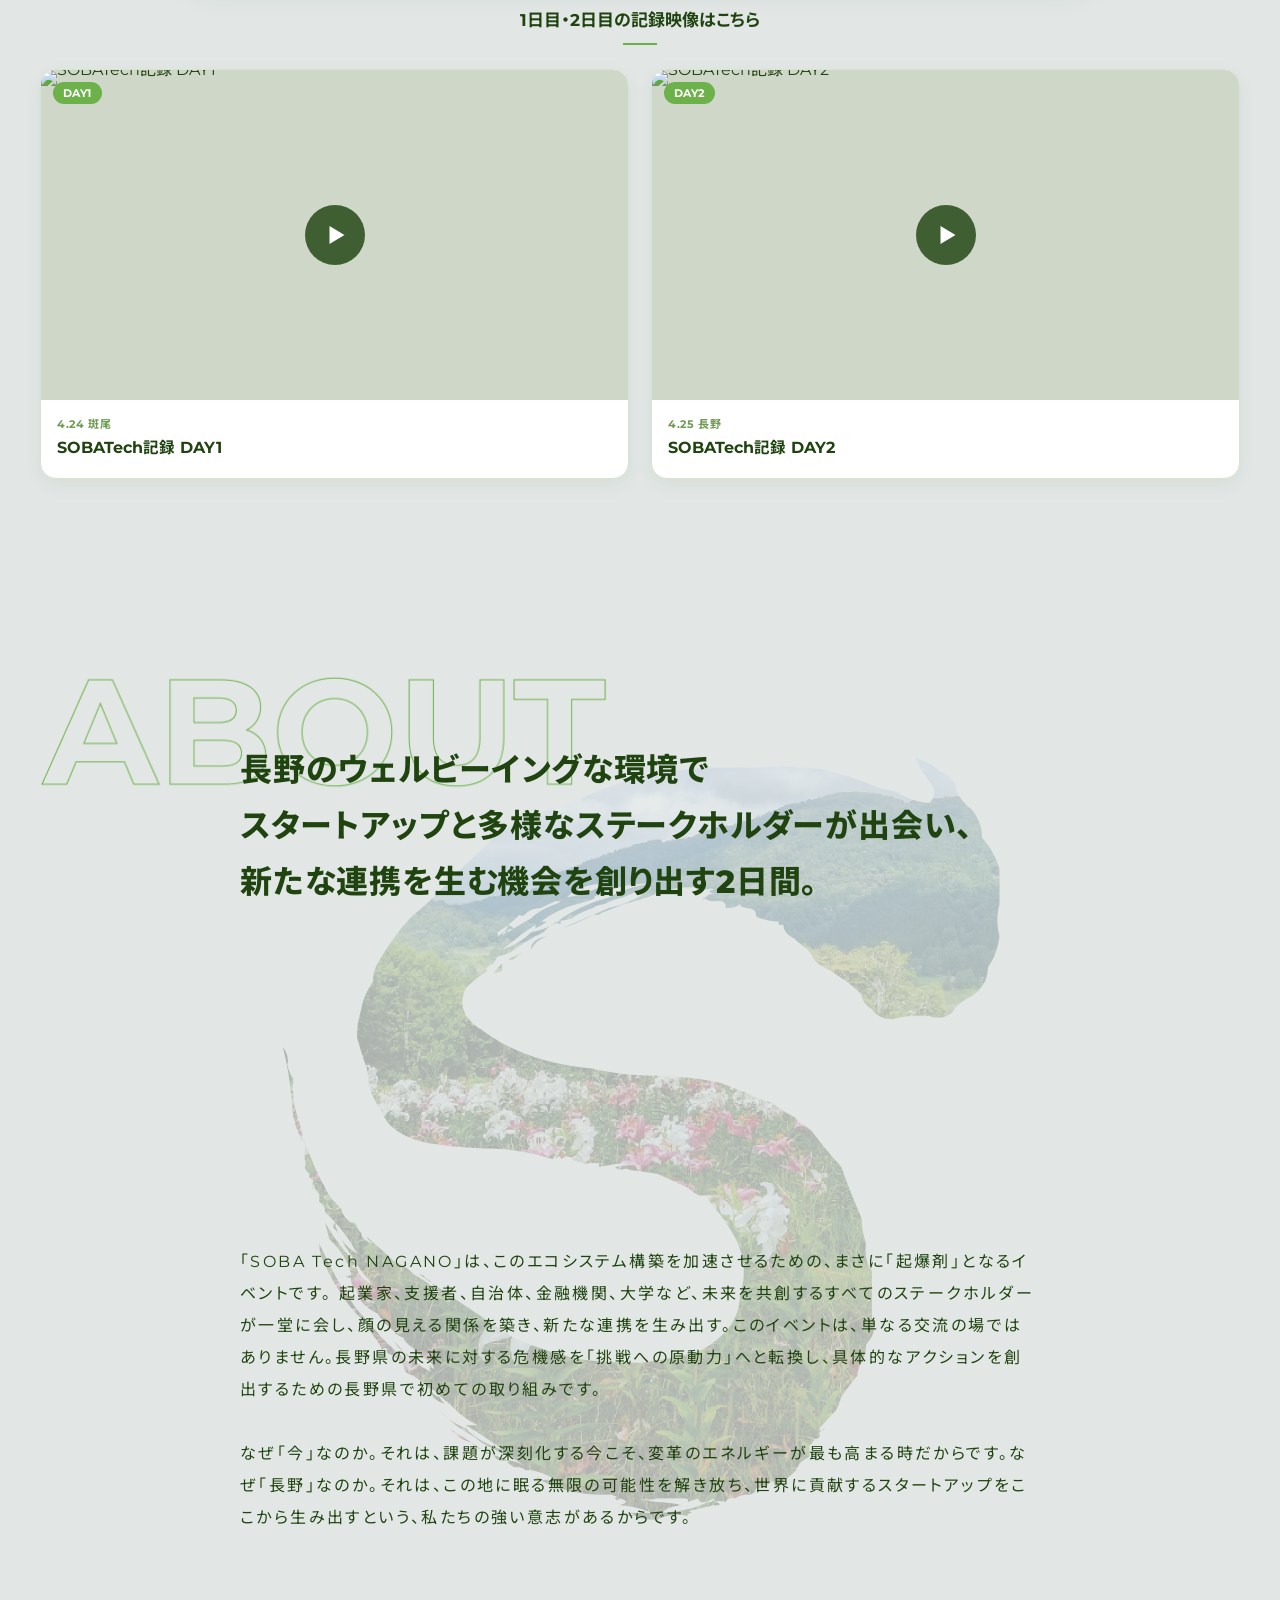
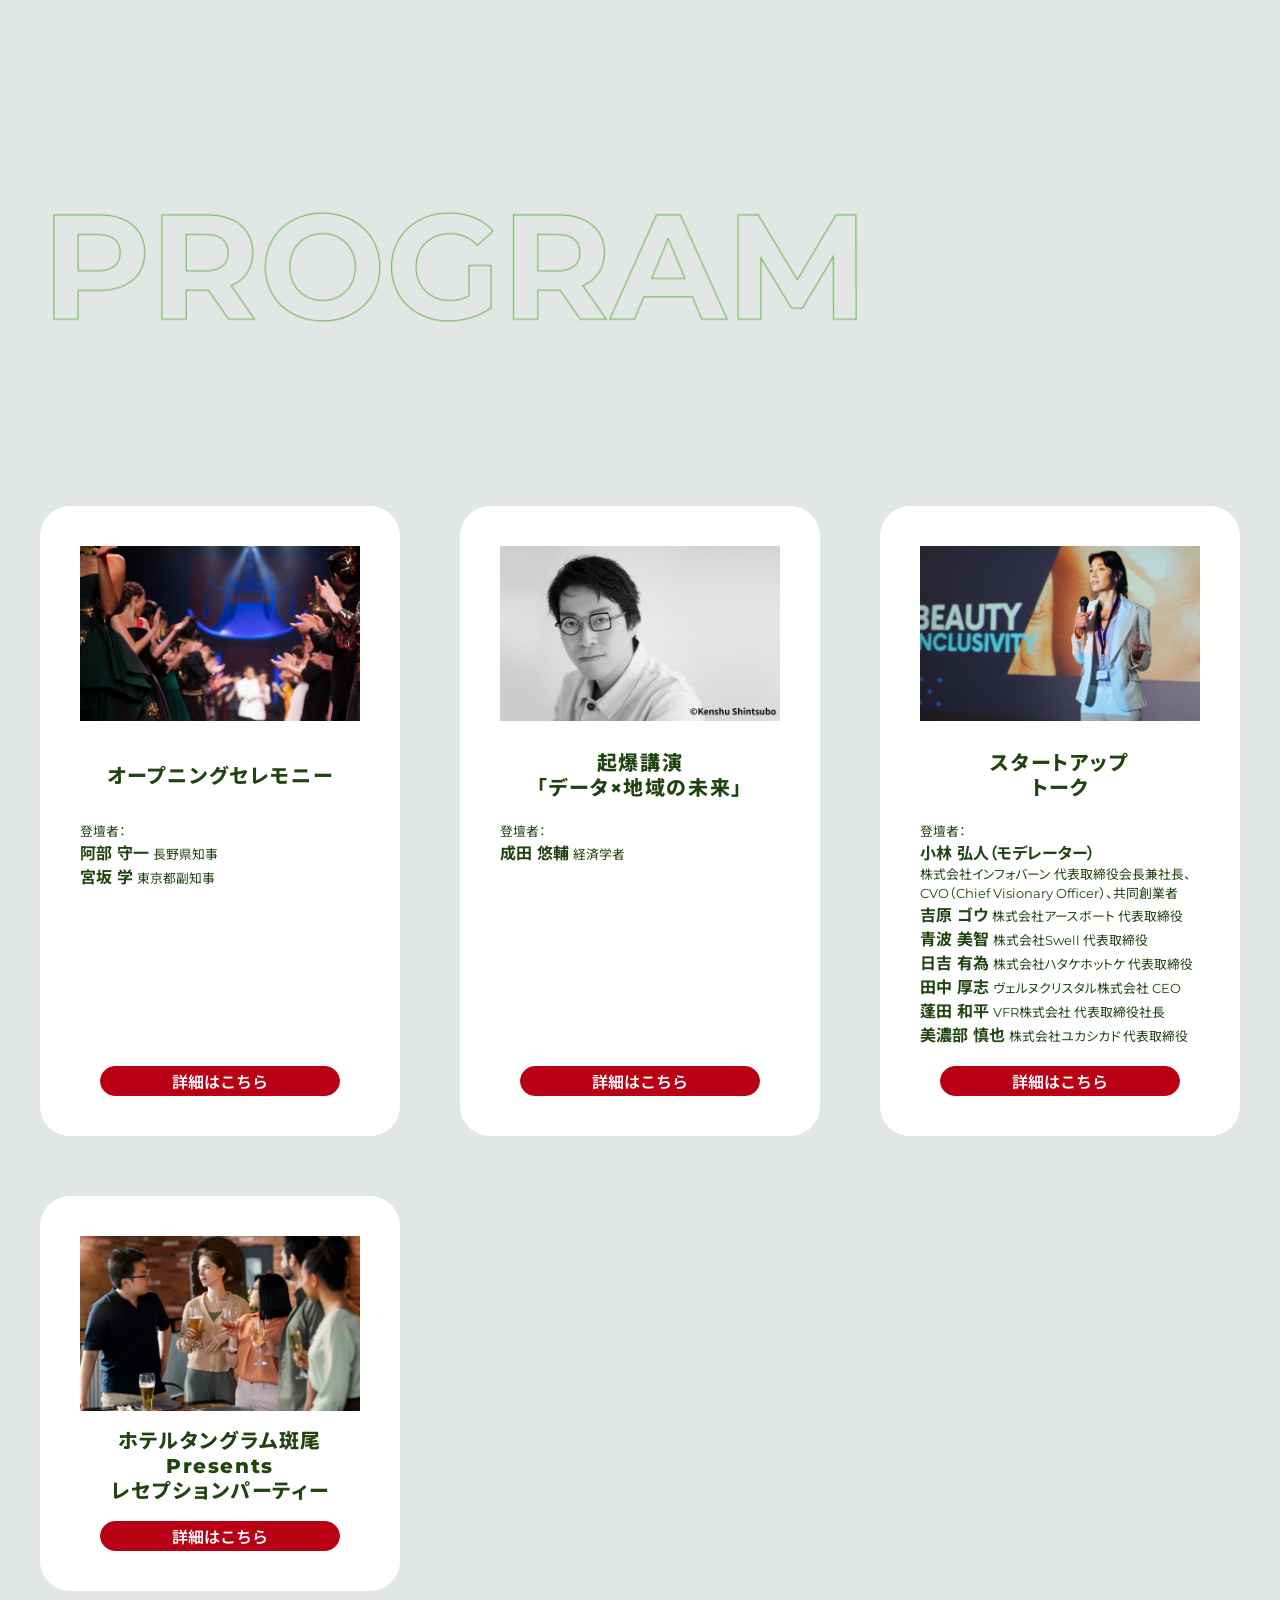
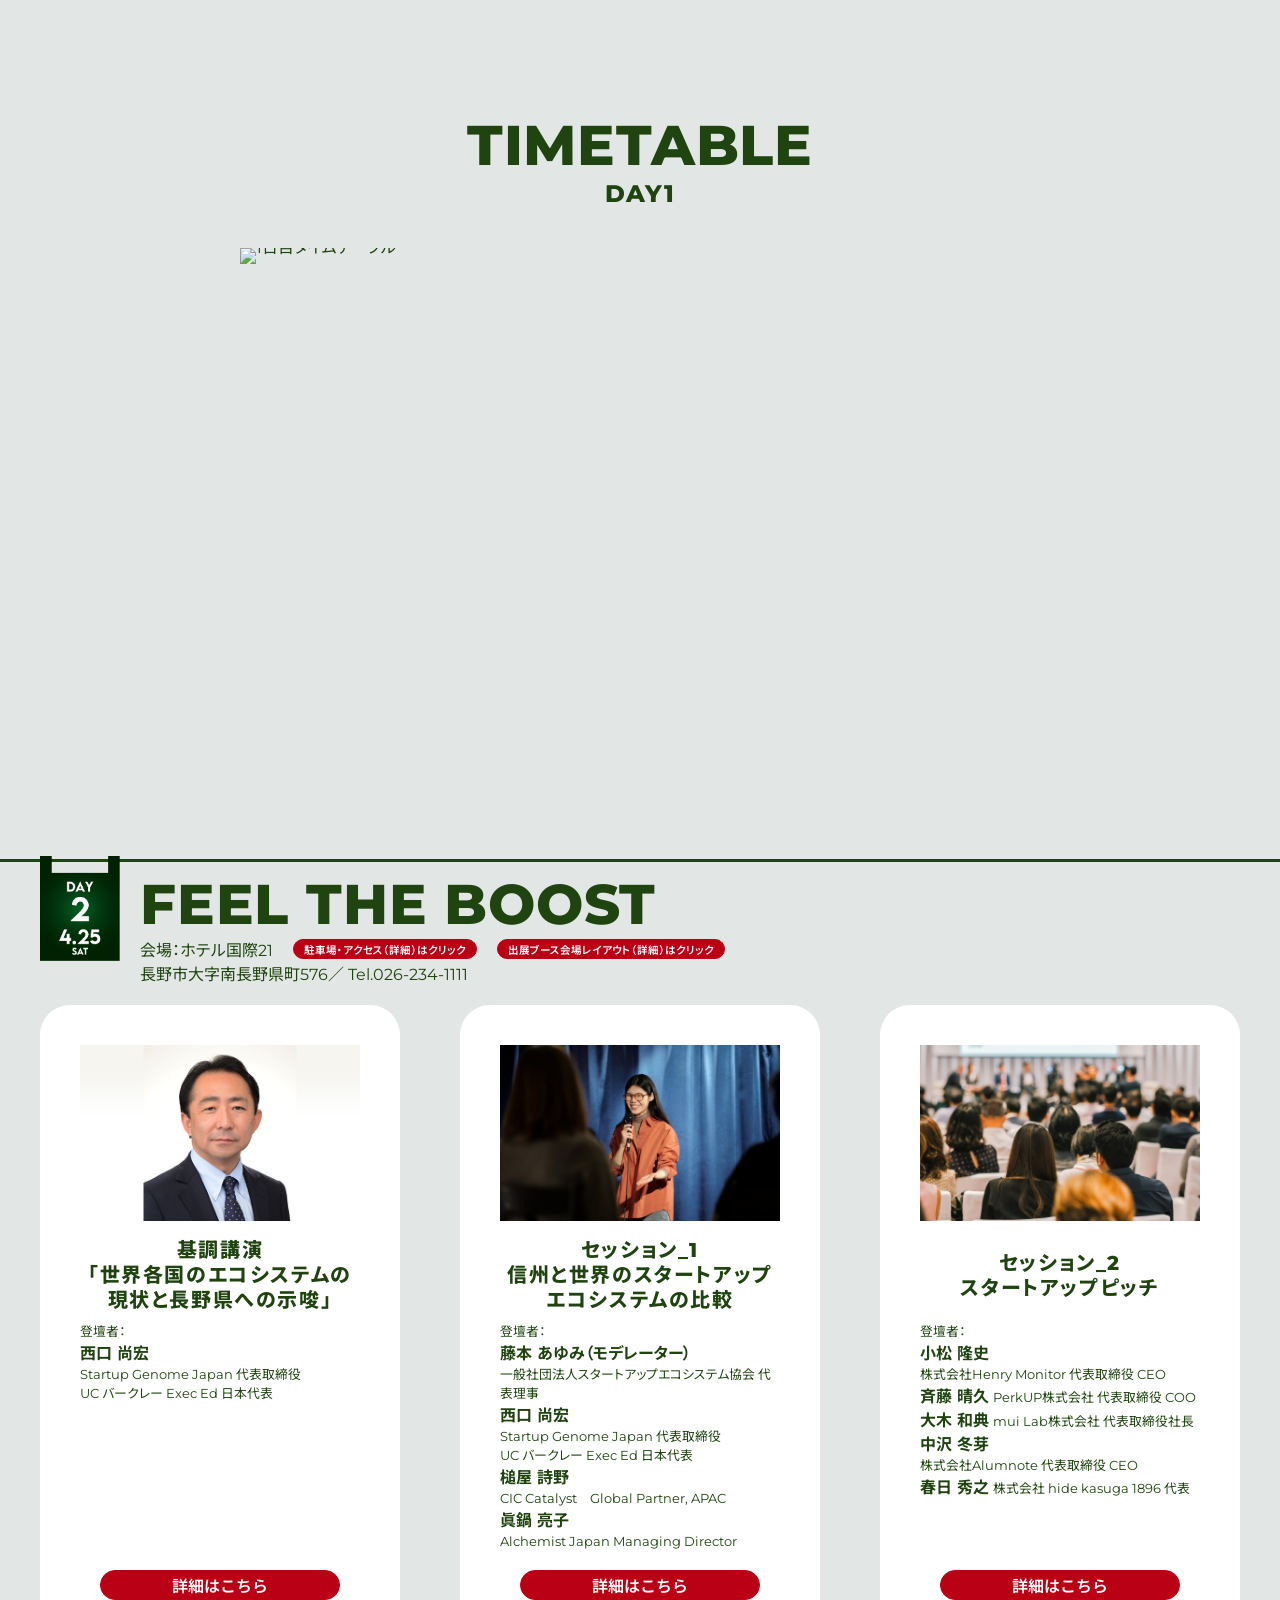
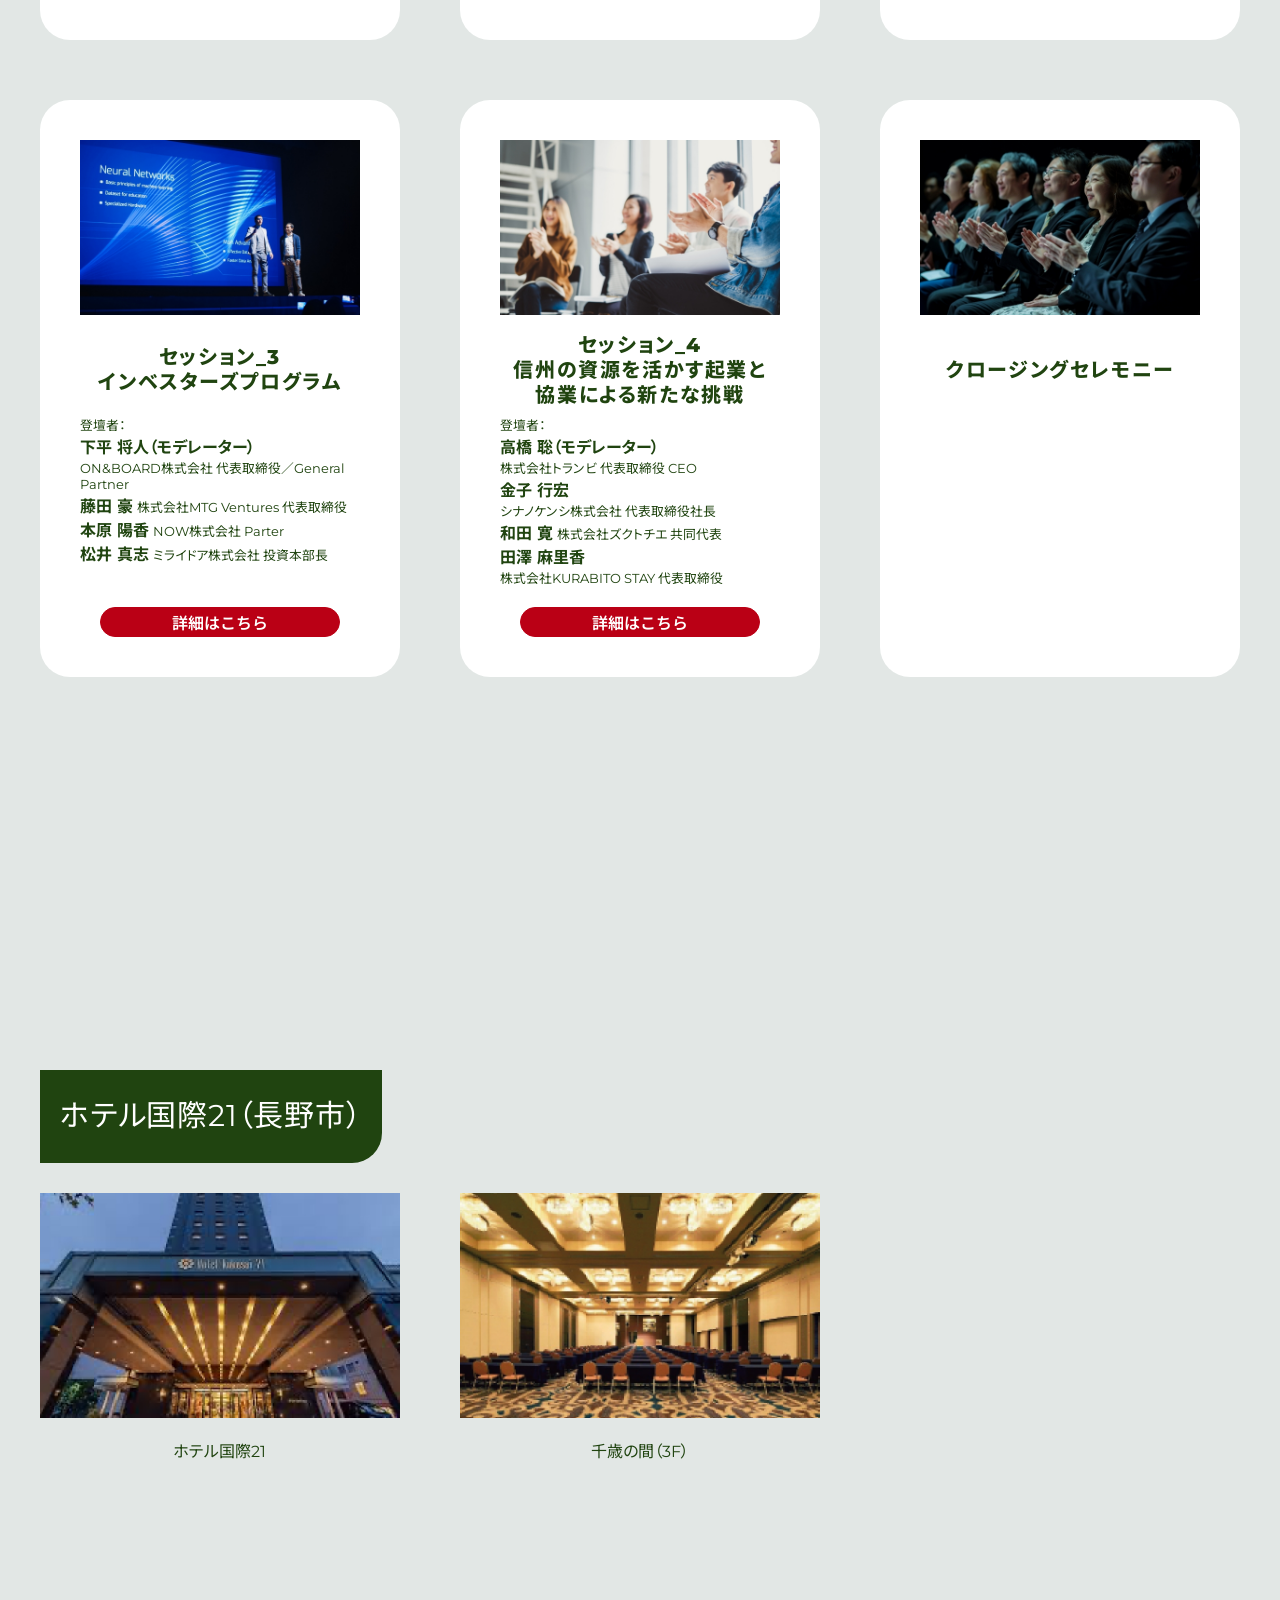
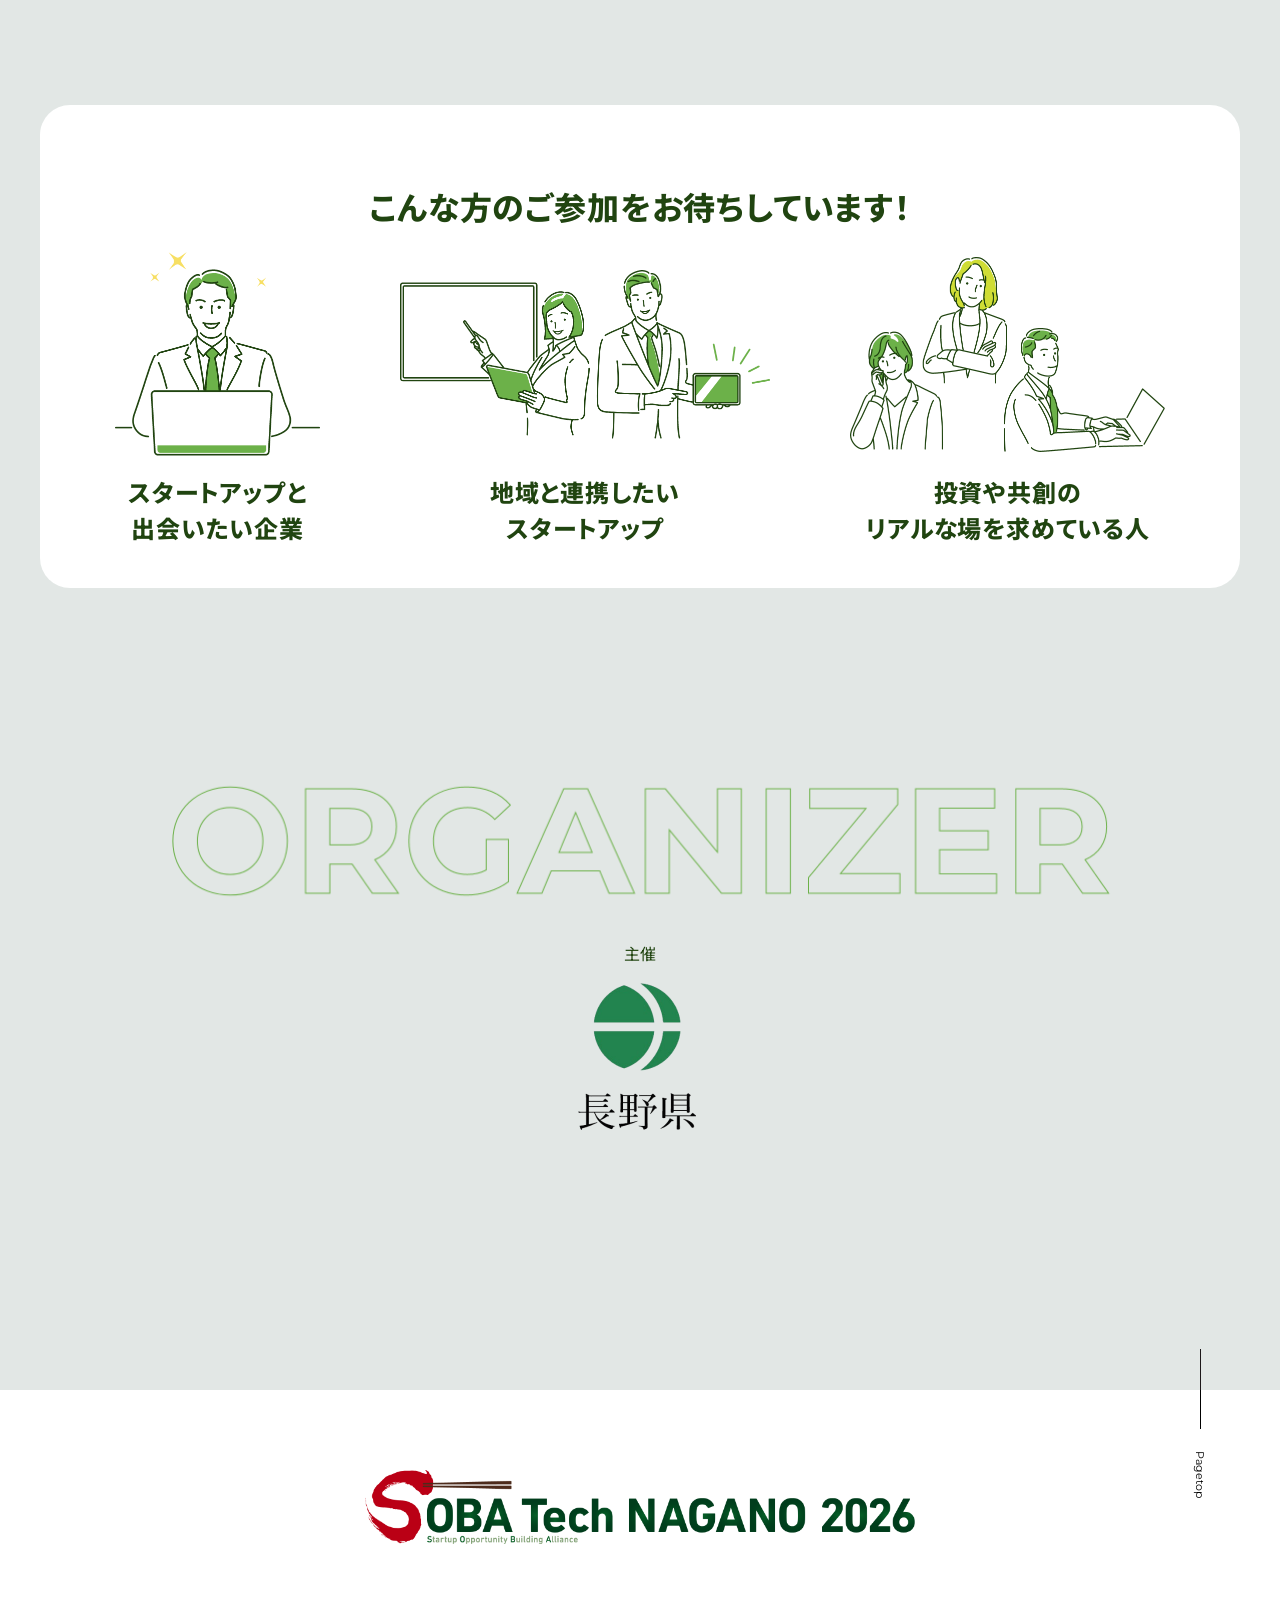
==== commit 50652996: "feat: replace session archive with DAY1/DAY2 record videos Per client request, remove all session vi" ====
--- a/index.html
+++ b/index.html
@@ -28,7 +28,7 @@
 <link rel="preconnect" href="https://fonts.gstatic.com" crossorigin>
 <link href="https://fonts.googleapis.com/css2?family=Montserrat:ital,wght@0,100..900;1,100..900&family=Noto+Sans+JP:wght@100..900&display=swap" rel="stylesheet">
 <link rel="stylesheet" href="assets/css/common.css?20260424a">
-<link rel="stylesheet" href="assets/css/home.css?20260629d">
+<link rel="stylesheet" href="assets/css/home.css?20260717a">
 <link rel="shortcut icon" href="favicon.ico">
 <meta name="format-detection" content="telephone=no">
 <meta property="og:locale" content="ja_JP" />
@@ -138,61 +138,15 @@
 </section>
 <section class="section section_cont pt0" id="archive">
 	<div class="section_body_wrap box_wrap">
-		<p class="archive_lead">各セッションのアーカイブはこちら</p>
-		<div class="archive_tabs">
-			<button class="archive_tab active" type="button" data-day="1"><span class="d">DAY1</span><span class="dd"><span class="dt">4.24</span><span class="pl">斑尾</span></span><span class="cnt">5本</span></button>
-			<button class="archive_tab" type="button" data-day="2"><span class="d">DAY2</span><span class="dd"><span class="dt">4.25</span><span class="pl">長野</span></span><span class="cnt">7本</span></button>
-		</div>
-		<div class="archive_grid" data-day="1">
-			<a class="archive_card" href="https://youtu.be/Pn_jm1iYj7Y" data-id="Pn_jm1iYj7Y" data-title="オープニングセレモニー" data-sub="DAY1 ／ Opening" target="_blank" rel="noopener">
-				<span class="archive_thumb"><span class="archive_badge">DAY1</span><img src="https://i.ytimg.com/vi/Pn_jm1iYj7Y/hqdefault.jpg" alt="オープニングセレモニー" loading="lazy"><span class="archive_play"></span></span>
-				<span class="archive_meta"><span class="archive_tag">Opening</span><span class="archive_ttl">オープニングセレモニー</span></span>
+		<p class="archive_lead">1日目・2日目の記録映像はこちら</p>
+		<div class="archive_grid archive_grid_2">
+			<a class="archive_card" href="https://youtu.be/G0mj9J74few" data-id="G0mj9J74few" data-title="SOBATech記録 DAY1" data-sub="DAY1 ／ 4.24 斑尾" target="_blank" rel="noopener">
+				<span class="archive_thumb"><span class="archive_badge">DAY1</span><img src="https://i.ytimg.com/vi/G0mj9J74few/hqdefault.jpg" alt="SOBATech記録 DAY1" loading="lazy"><span class="archive_play"></span></span>
+				<span class="archive_meta"><span class="archive_tag">4.24 斑尾</span><span class="archive_ttl">SOBATech記録 DAY1</span></span>
 			</a>
-			<a class="archive_card" href="https://youtu.be/I7ATPBYYuxA" data-id="I7ATPBYYuxA" data-title="起爆講演" data-sub="DAY1 ／ Keynote" target="_blank" rel="noopener">
-				<span class="archive_thumb"><span class="archive_badge">DAY1</span><img src="https://i.ytimg.com/vi/I7ATPBYYuxA/hqdefault.jpg" alt="起爆講演" loading="lazy"><span class="archive_play"></span></span>
-				<span class="archive_meta"><span class="archive_tag">Keynote</span><span class="archive_ttl">起爆講演</span></span>
-			</a>
-			<a class="archive_card" href="https://youtu.be/PI-UvGMd1xc" data-id="PI-UvGMd1xc" data-title="スタートアップトーク Part1" data-sub="DAY1 ／ Talk Session" target="_blank" rel="noopener">
-				<span class="archive_thumb"><span class="archive_badge">DAY1</span><img src="https://i.ytimg.com/vi/PI-UvGMd1xc/hqdefault.jpg" alt="スタートアップトーク Part1" loading="lazy"><span class="archive_play"></span></span>
-				<span class="archive_meta"><span class="archive_tag">Talk Session</span><span class="archive_ttl">スタートアップトーク Part1</span></span>
-			</a>
-			<a class="archive_card" href="https://youtu.be/YSJgdCaW0Tw" data-id="YSJgdCaW0Tw" data-title="スタートアップトーク Part2" data-sub="DAY1 ／ Talk Session" target="_blank" rel="noopener">
-				<span class="archive_thumb"><span class="archive_badge">DAY1</span><img src="https://i.ytimg.com/vi/YSJgdCaW0Tw/hqdefault.jpg" alt="スタートアップトーク Part2" loading="lazy"><span class="archive_play"></span></span>
-				<span class="archive_meta"><span class="archive_tag">Talk Session</span><span class="archive_ttl">スタートアップトーク Part2</span></span>
-			</a>
-			<a class="archive_card" href="https://youtu.be/utOAO_F58Ls" data-id="utOAO_F58Ls" data-title="ランチビュッフェ" data-sub="DAY1 ／ Lunch" target="_blank" rel="noopener">
-				<span class="archive_thumb"><span class="archive_badge">DAY1</span><img src="https://i.ytimg.com/vi/utOAO_F58Ls/hqdefault.jpg" alt="ランチビュッフェ" loading="lazy"><span class="archive_play"></span></span>
-				<span class="archive_meta"><span class="archive_tag">Lunch</span><span class="archive_ttl">ランチビュッフェ</span></span>
-			</a>
-		</div>
-		<div class="archive_grid" data-day="2" hidden>
-			<a class="archive_card" href="https://youtu.be/ob_NmXl_Grg" data-id="ob_NmXl_Grg" data-title="国のスタートアップ支援制度紹介" data-sub="DAY2 ／ Program" target="_blank" rel="noopener">
-				<span class="archive_thumb"><span class="archive_badge">DAY2</span><img src="https://i.ytimg.com/vi/ob_NmXl_Grg/hqdefault.jpg" alt="国のスタートアップ支援制度紹介" loading="lazy"><span class="archive_play"></span></span>
-				<span class="archive_meta"><span class="archive_tag">Program</span><span class="archive_ttl">国のスタートアップ支援制度紹介</span></span>
-			</a>
-			<a class="archive_card" href="https://youtu.be/c4ZQpFHb_f0" data-id="c4ZQpFHb_f0" data-title="基調講演" data-sub="DAY2 ／ Keynote" target="_blank" rel="noopener">
-				<span class="archive_thumb"><span class="archive_badge">DAY2</span><img src="https://i.ytimg.com/vi/c4ZQpFHb_f0/hqdefault.jpg" alt="基調講演" loading="lazy"><span class="archive_play"></span></span>
-				<span class="archive_meta"><span class="archive_tag">Keynote</span><span class="archive_ttl">基調講演</span></span>
-			</a>
-			<a class="archive_card" href="https://youtu.be/G9IcD404ka0" data-id="G9IcD404ka0" data-title="スタートアップエコシステム" data-sub="DAY2 ／ Session 1" target="_blank" rel="noopener">
-				<span class="archive_thumb"><span class="archive_badge">DAY2</span><img src="https://i.ytimg.com/vi/G9IcD404ka0/hqdefault.jpg" alt="スタートアップエコシステム" loading="lazy"><span class="archive_play"></span></span>
-				<span class="archive_meta"><span class="archive_tag">Session 1</span><span class="archive_ttl">スタートアップエコシステム</span></span>
-			</a>
-			<a class="archive_card" href="https://youtu.be/QgrX_P-0z6w" data-id="QgrX_P-0z6w" data-title="スタートアップピッチ" data-sub="DAY2 ／ Session 2" target="_blank" rel="noopener">
-				<span class="archive_thumb"><span class="archive_badge">DAY2</span><img src="https://i.ytimg.com/vi/QgrX_P-0z6w/hqdefault.jpg" alt="スタートアップピッチ" loading="lazy"><span class="archive_play"></span></span>
-				<span class="archive_meta"><span class="archive_tag">Session 2</span><span class="archive_ttl">スタートアップピッチ</span></span>
-			</a>
-			<a class="archive_card" href="https://youtu.be/MYuyFXNYliM" data-id="MYuyFXNYliM" data-title="インベスターズプログラム" data-sub="DAY2 ／ Session 3" target="_blank" rel="noopener">
-				<span class="archive_thumb"><span class="archive_badge">DAY2</span><img src="https://i.ytimg.com/vi/MYuyFXNYliM/hqdefault.jpg" alt="インベスターズプログラム" loading="lazy"><span class="archive_play"></span></span>
-				<span class="archive_meta"><span class="archive_tag">Session 3</span><span class="archive_ttl">インベスターズプログラム</span></span>
-			</a>
-			<a class="archive_card" href="https://youtu.be/e8QuPa2LxdM" data-id="e8QuPa2LxdM" data-title="信州の資源を活かす起業と協業による新たな挑戦" data-sub="DAY2 ／ Session 4" target="_blank" rel="noopener">
-				<span class="archive_thumb"><span class="archive_badge">DAY2</span><img src="https://i.ytimg.com/vi/e8QuPa2LxdM/hqdefault.jpg" alt="信州の資源を活かす起業と協業による新たな挑戦" loading="lazy"><span class="archive_play"></span></span>
-				<span class="archive_meta"><span class="archive_tag">Session 4</span><span class="archive_ttl">信州の資源を活かす起業と協業による新たな挑戦</span></span>
-			</a>
-			<a class="archive_card" href="https://youtu.be/o1fH9rNKEoU" data-id="o1fH9rNKEoU" data-title="クロージングセレモニー" data-sub="DAY2 ／ Closing" target="_blank" rel="noopener">
-				<span class="archive_thumb"><span class="archive_badge">DAY2</span><img src="https://i.ytimg.com/vi/o1fH9rNKEoU/hqdefault.jpg" alt="クロージングセレモニー" loading="lazy"><span class="archive_play"></span></span>
-				<span class="archive_meta"><span class="archive_tag">Closing</span><span class="archive_ttl">クロージングセレモニー</span></span>
+			<a class="archive_card" href="https://youtu.be/nieC1EYuTBI" data-id="nieC1EYuTBI" data-title="SOBATech記録 DAY2" data-sub="DAY2 ／ 4.25 長野" target="_blank" rel="noopener">
+				<span class="archive_thumb"><span class="archive_badge">DAY2</span><img src="https://i.ytimg.com/vi/nieC1EYuTBI/hqdefault.jpg" alt="SOBATech記録 DAY2" loading="lazy"><span class="archive_play"></span></span>
+				<span class="archive_meta"><span class="archive_tag">4.25 長野</span><span class="archive_ttl">SOBATech記録 DAY2</span></span>
 			</a>
 		</div>
 	</div>
@@ -1596,15 +1550,6 @@
 (function(){
 	var sec=document.getElementById('archive');
 	if(!sec)return;
-	var tabs=sec.querySelectorAll('.archive_tab');
-	var grids=sec.querySelectorAll('.archive_grid');
-	tabs.forEach(function(tab){
-		tab.addEventListener('click',function(){
-			var day=tab.getAttribute('data-day');
-			tabs.forEach(function(t){t.classList.toggle('active',t===tab);});
-			grids.forEach(function(g){g.hidden=(g.getAttribute('data-day')!==day);});
-		});
-	});
 	var modal=document.getElementById('archive_modal');
 	var player=document.getElementById('archive_player');
 	var capT=document.getElementById('archive_cap_t');
--- a/assets/css/home.css
+++ b/assets/css/home.css
@@ -561,64 +561,14 @@
   height: 2px;
   margin: 12px auto 0;
   background: var(--secondaryColor, #6CB149); }
-#archive .archive_tabs {
-  display: flex;
-  justify-content: center;
-  gap: 10px;
-  margin: 0 0 30px; }
-#archive .archive_tab {
-  cursor: pointer;
-  appearance: none;
-  border: 1.5px solid var(--secondaryColor, #6CB149);
-  background: transparent;
-  color: var(--primaryColor);
-  font-family: "Montserrat", "Noto Sans JP", sans-serif;
-  font-weight: 700;
-  font-size: 15px;
-  line-height: 1;
-  padding: 11px 22px;
-  border-radius: 999px;
-  display: inline-flex;
-  align-items: center;
-  gap: 9px;
-  transition: background .2s, color .2s; }
-#archive .archive_tab .d {
-  font-weight: 800;
-  letter-spacing: .04em; }
-#archive .archive_tab .dd {
-  display: inline-flex;
-  flex-direction: column;
-  align-items: flex-start;
-  line-height: 1.2;
-  white-space: nowrap; }
-#archive .archive_tab .dd .dt {
-  font-size: 12px;
-  font-weight: 700; }
-#archive .archive_tab .dd .pl {
-  font-size: 11px;
-  font-weight: 600; }
-#archive .archive_tab .cnt {
-  font-size: 11px;
-  font-weight: 700;
-  background: #e3efd9;
-  color: #4f7a32;
-  border-radius: 999px;
-  padding: 2px 9px; }
-#archive .archive_tab:hover {
-  background: #eef6e6; }
-#archive .archive_tab.active {
-  background: var(--primaryColor);
-  color: #fff;
-  border-color: var(--primaryColor); }
-#archive .archive_tab.active .cnt {
-  background: rgba(255, 255, 255, 0.18);
-  color: #dff0cf; }
 #archive .archive_grid {
   display: grid;
   grid-template-columns: repeat(auto-fill, minmax(280px, 1fr));
   gap: 26px 22px; }
 #archive .archive_grid[hidden] {
   display: none; }
+#archive .archive_grid.archive_grid_2 {
+  grid-template-columns: repeat(2, 1fr); }
 #archive .archive_card {
   display: block;
   cursor: pointer;
@@ -762,12 +712,8 @@
 #archive .archive_close::after {
   transform: translate(-50%, -50%) rotate(-45deg); }
 @media (max-width: 767px) {
-  #archive .archive_grid {
+  #archive .archive_grid, #archive .archive_grid.archive_grid_2 {
     grid-template-columns: 1fr;
     gap: 18px; }
-  #archive .archive_tab {
-    padding: 9px 15px;
-    font-size: 13px;
-    gap: 6px; }
   #archive .archive_close {
     top: -40px; } }
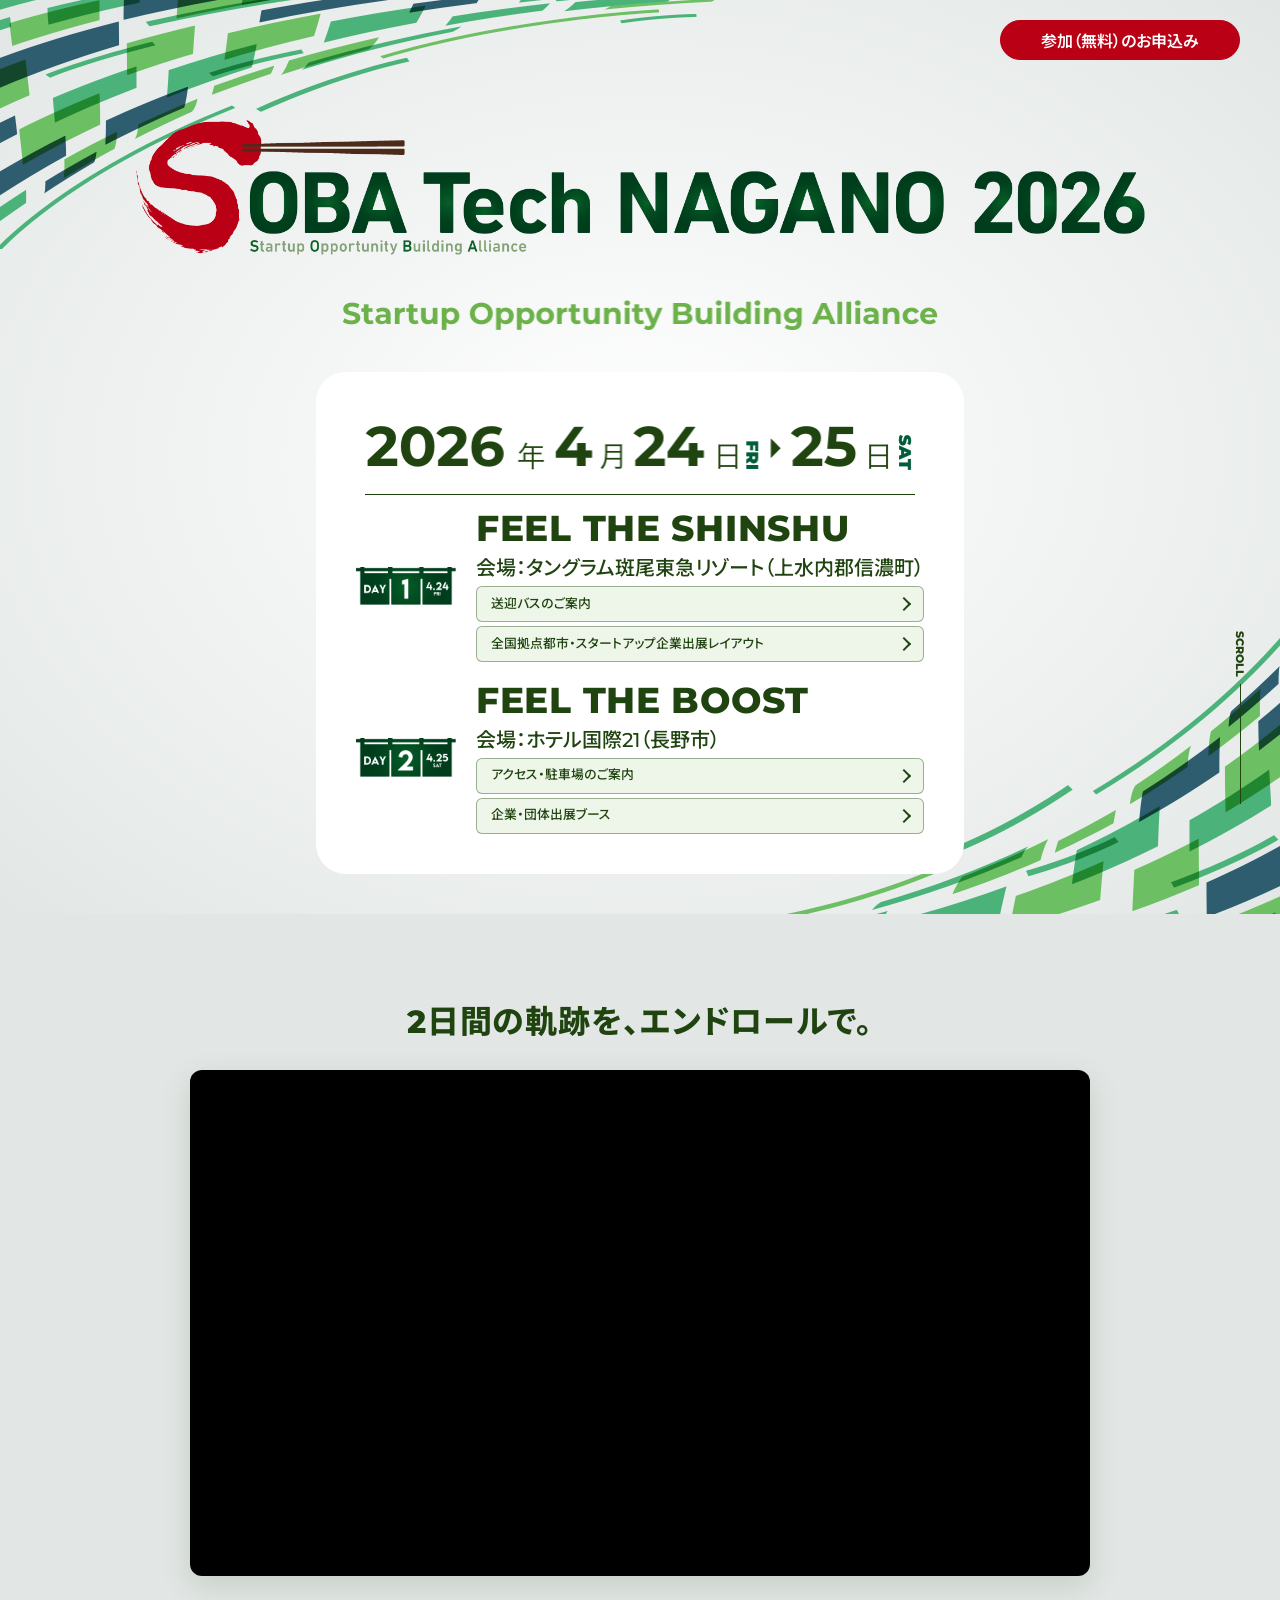
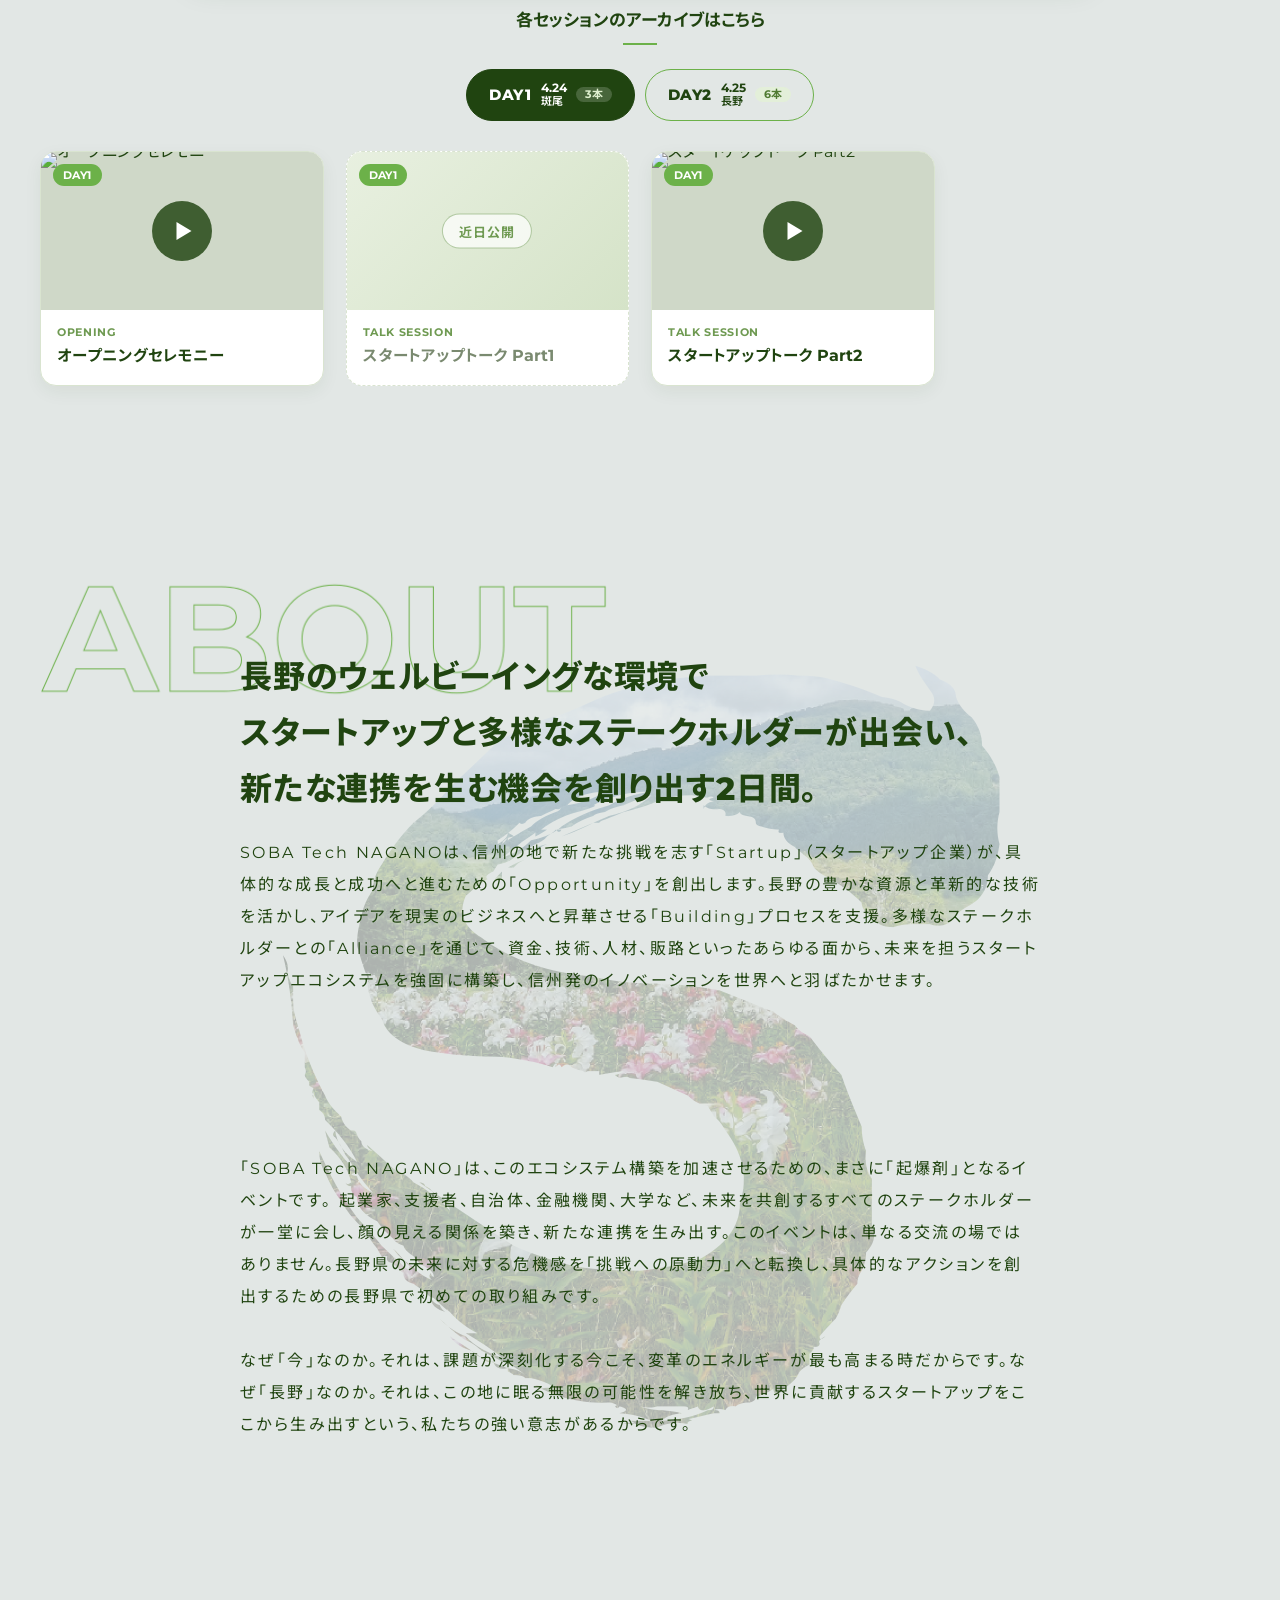
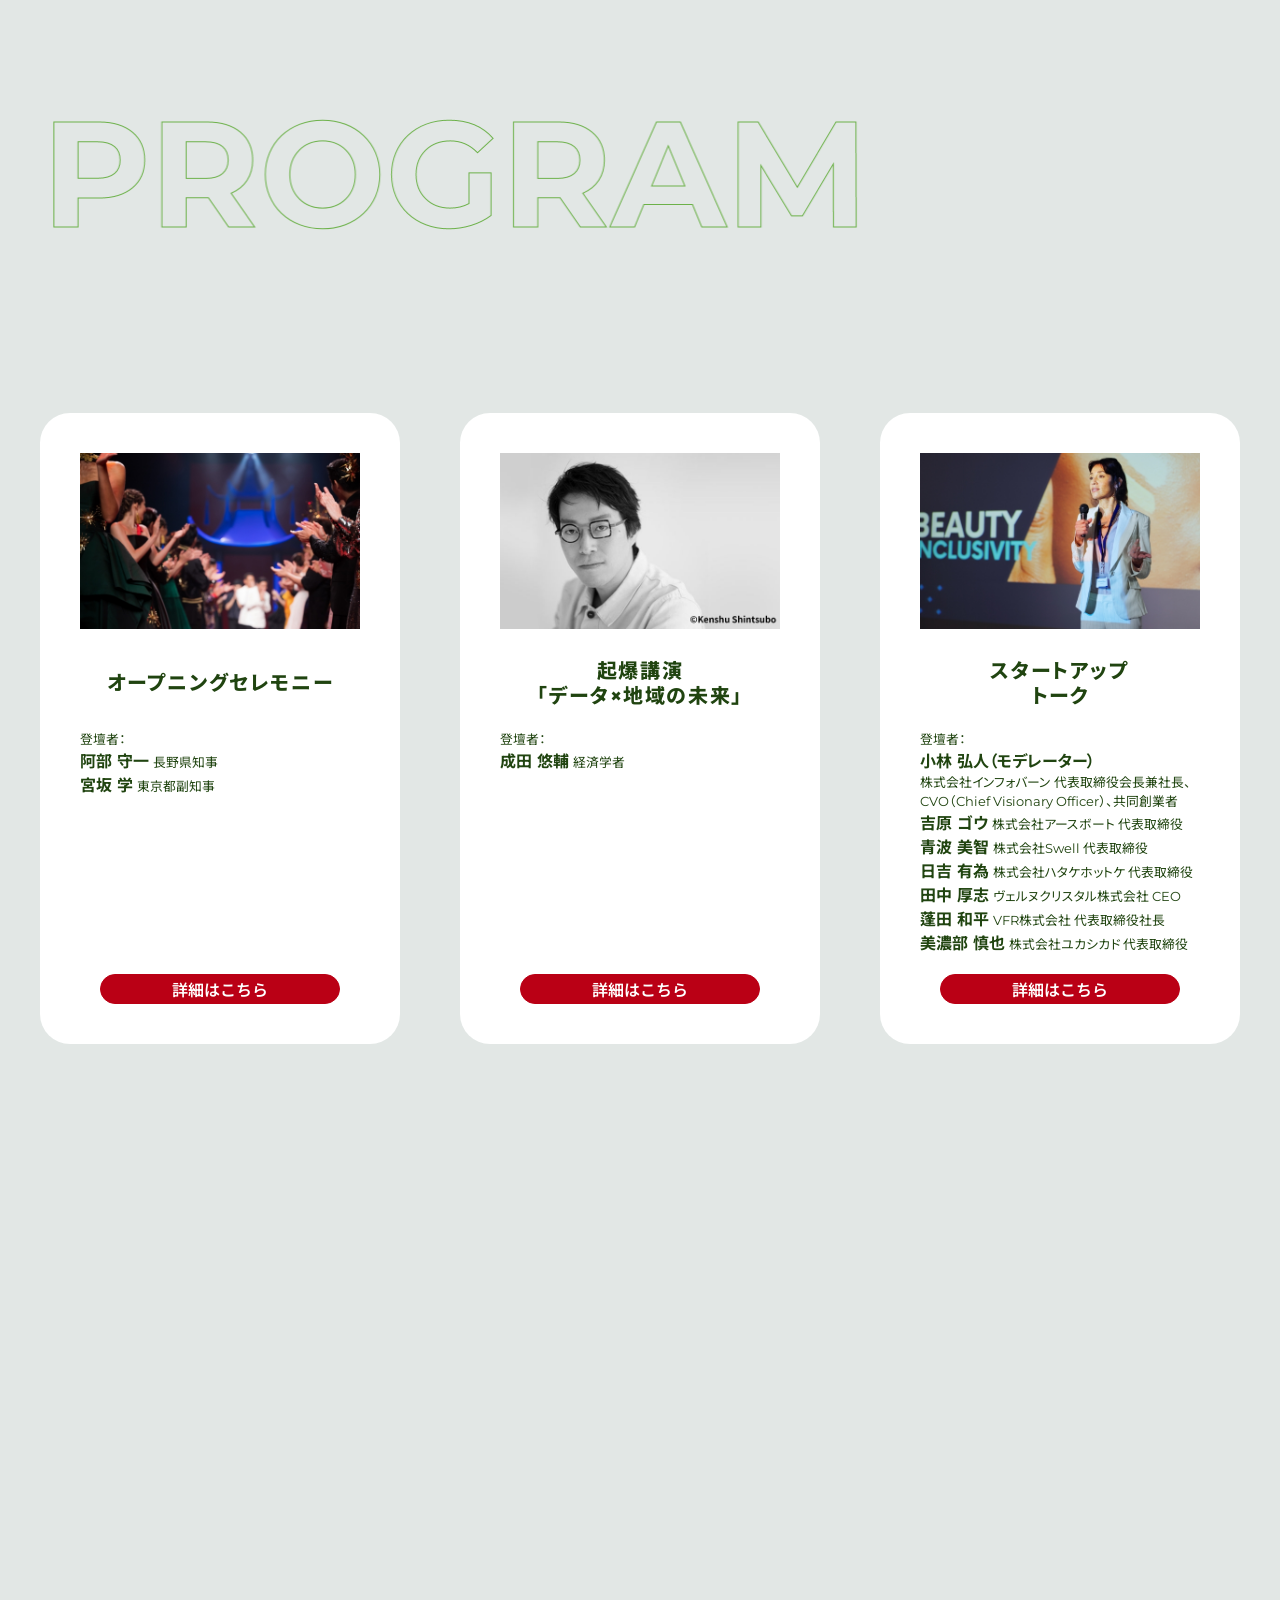
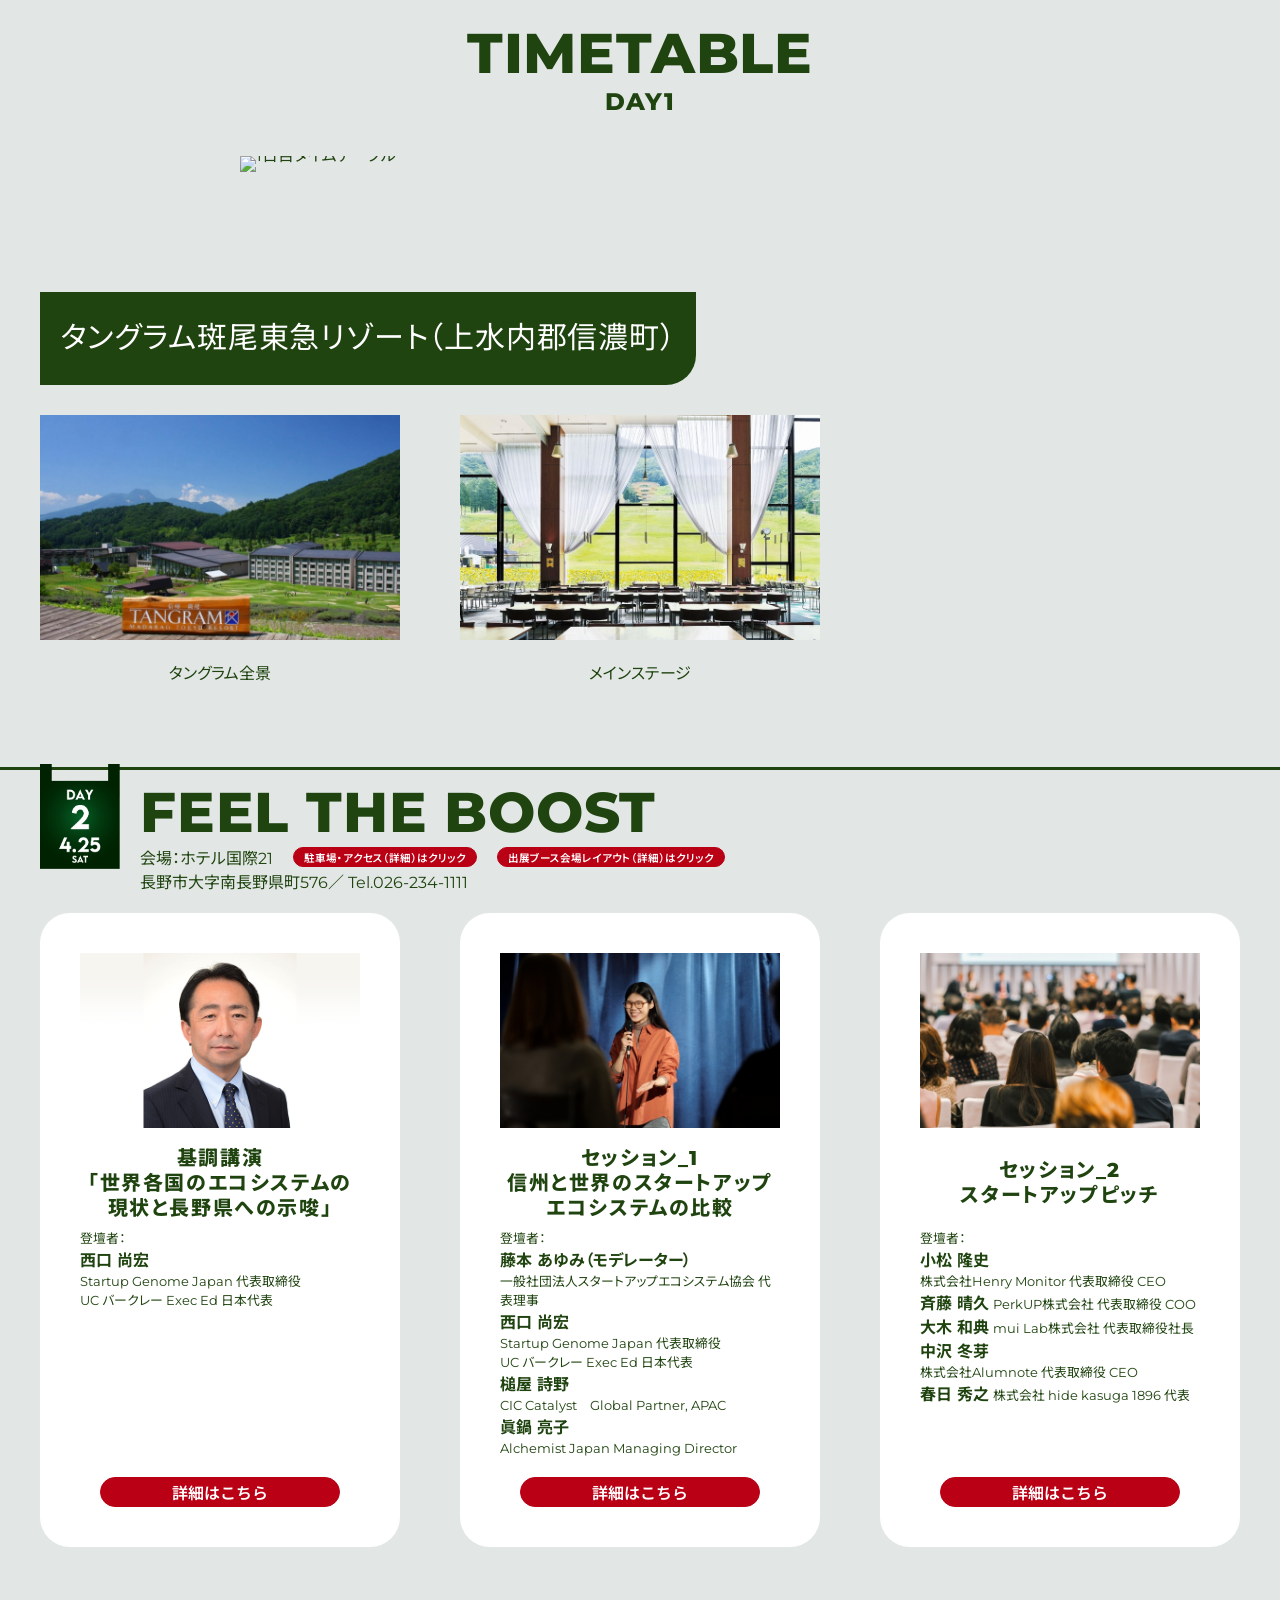
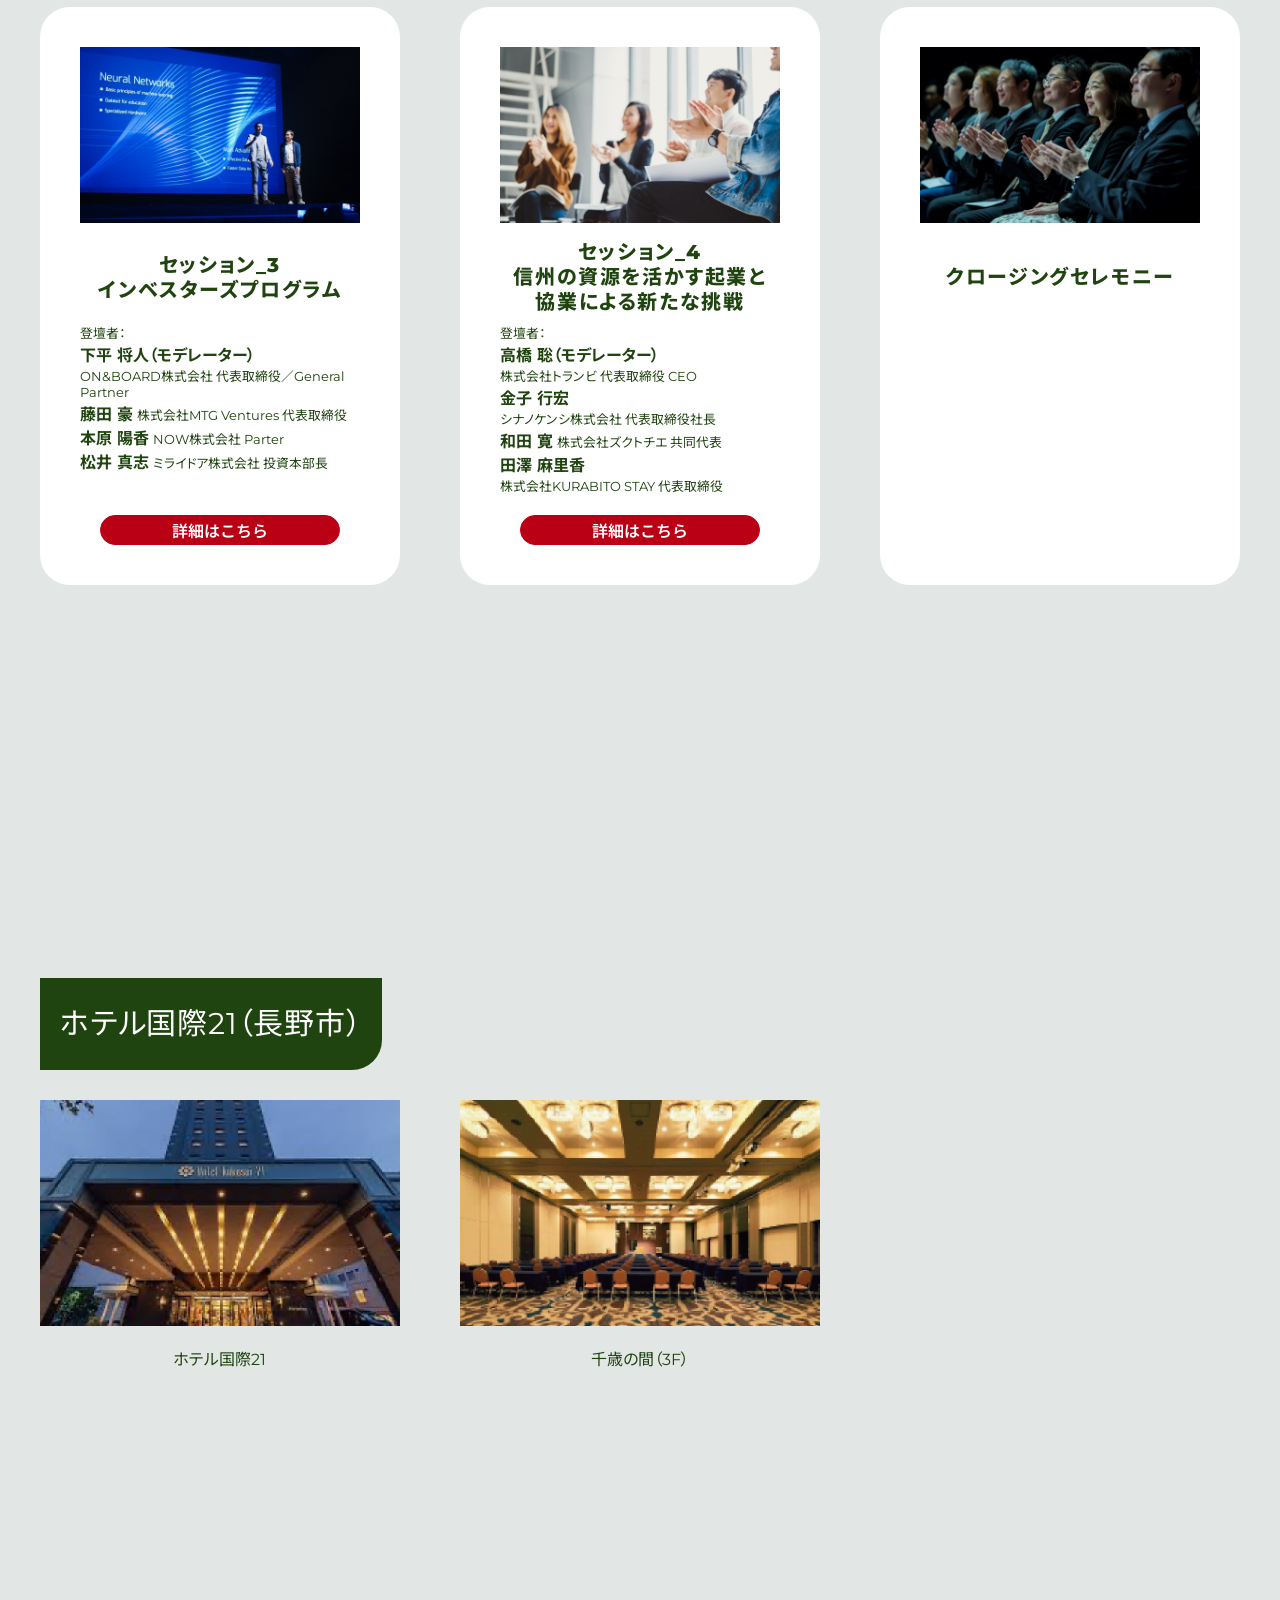
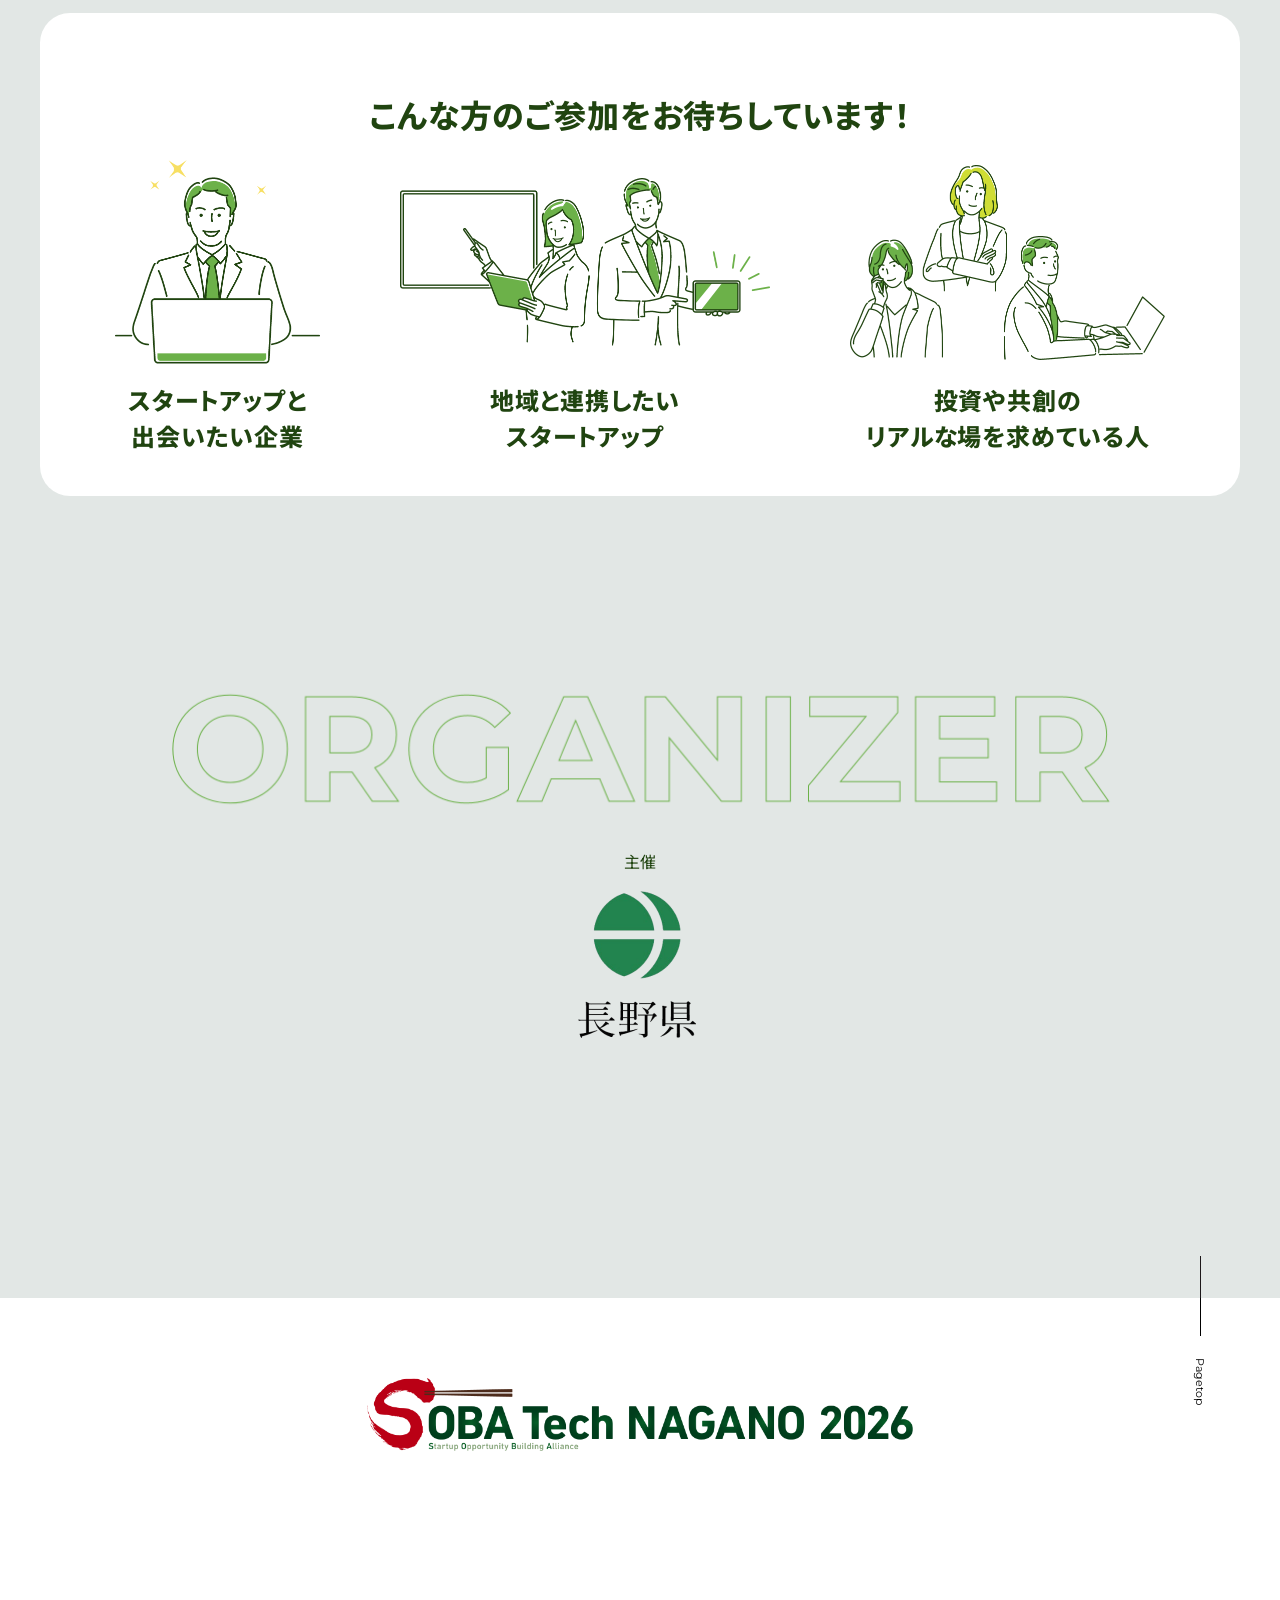
==== commit a1e2386c: "feat: split archive into per-session videos with DAY1/DAY2 tabs Per client request, the two full-day" ====
--- a/index.html
+++ b/index.html
@@ -28,7 +28,7 @@
 <link rel="preconnect" href="https://fonts.gstatic.com" crossorigin>
 <link href="https://fonts.googleapis.com/css2?family=Montserrat:ital,wght@0,100..900;1,100..900&family=Noto+Sans+JP:wght@100..900&display=swap" rel="stylesheet">
 <link rel="stylesheet" href="assets/css/common.css?20260424a">
-<link rel="stylesheet" href="assets/css/home.css?20260717a">
+<link rel="stylesheet" href="assets/css/home.css?20260728a">
 <link rel="shortcut icon" href="favicon.ico">
 <meta name="format-detection" content="telephone=no">
 <meta property="og:locale" content="ja_JP" />
@@ -138,15 +138,54 @@
 </section>
 <section class="section section_cont pt0" id="archive">
 	<div class="section_body_wrap box_wrap">
-		<p class="archive_lead">1日目・2日目の記録映像はこちら</p>
-		<div class="archive_grid archive_grid_2">
-			<a class="archive_card" href="https://youtu.be/G0mj9J74few" data-id="G0mj9J74few" data-title="SOBATech記録 DAY1" data-sub="DAY1 ／ 4.24 斑尾" target="_blank" rel="noopener">
-				<span class="archive_thumb"><span class="archive_badge">DAY1</span><img src="https://i.ytimg.com/vi/G0mj9J74few/hqdefault.jpg" alt="SOBATech記録 DAY1" loading="lazy"><span class="archive_play"></span></span>
-				<span class="archive_meta"><span class="archive_tag">4.24 斑尾</span><span class="archive_ttl">SOBATech記録 DAY1</span></span>
+		<p class="archive_lead">各セッションのアーカイブはこちら</p>
+		<div class="archive_tabs">
+			<button class="archive_tab active" type="button" data-day="1"><span class="d">DAY1</span><span class="dd"><span class="dt">4.24</span><span class="pl">斑尾</span></span><span class="cnt">3本</span></button>
+			<button class="archive_tab" type="button" data-day="2"><span class="d">DAY2</span><span class="dd"><span class="dt">4.25</span><span class="pl">長野</span></span><span class="cnt">6本</span></button>
+		</div>
+		<div class="archive_grid" data-day="1">
+			<a class="archive_card" href="https://youtu.be/ibb7wolO2bM" data-id="ibb7wolO2bM" data-title="オープニングセレモニー" data-sub="DAY1 ／ Opening" target="_blank" rel="noopener">
+				<span class="archive_thumb"><span class="archive_badge">DAY1</span><img src="https://i.ytimg.com/vi/ibb7wolO2bM/hqdefault.jpg" alt="オープニングセレモニー" loading="lazy"><span class="archive_play"></span></span>
+				<span class="archive_meta"><span class="archive_tag">Opening</span><span class="archive_ttl">オープニングセレモニー</span></span>
 			</a>
-			<a class="archive_card" href="https://youtu.be/nieC1EYuTBI" data-id="nieC1EYuTBI" data-title="SOBATech記録 DAY2" data-sub="DAY2 ／ 4.25 長野" target="_blank" rel="noopener">
-				<span class="archive_thumb"><span class="archive_badge">DAY2</span><img src="https://i.ytimg.com/vi/nieC1EYuTBI/hqdefault.jpg" alt="SOBATech記録 DAY2" loading="lazy"><span class="archive_play"></span></span>
-				<span class="archive_meta"><span class="archive_tag">4.25 長野</span><span class="archive_ttl">SOBATech記録 DAY2</span></span>
+			<!-- Placeholder until the Part1 video is published. To swap in the real video:
+			     1. replace VIDEO_ID in href / data-id / thumbnail src with the YouTube ID
+			     2. remove "archive_card_soon" from the class and add target="_blank" rel="noopener"
+			     3. replace the <span class="archive_soon"> with:
+			        <img src="https://i.ytimg.com/vi/VIDEO_ID/hqdefault.jpg" alt="スタートアップトーク Part1" loading="lazy"><span class="archive_play"></span> -->
+			<a class="archive_card archive_card_soon" href="https://youtu.be/VIDEO_ID" data-id="" data-title="スタートアップトーク Part1" data-sub="DAY1 ／ Talk Session" aria-disabled="true">
+				<span class="archive_thumb"><span class="archive_badge">DAY1</span><span class="archive_soon">近日公開</span></span>
+				<span class="archive_meta"><span class="archive_tag">Talk Session</span><span class="archive_ttl">スタートアップトーク Part1</span></span>
+			</a>
+			<a class="archive_card" href="https://youtu.be/TRaLgsQHmOY" data-id="TRaLgsQHmOY" data-title="スタートアップトーク Part2" data-sub="DAY1 ／ Talk Session" target="_blank" rel="noopener">
+				<span class="archive_thumb"><span class="archive_badge">DAY1</span><img src="https://i.ytimg.com/vi/TRaLgsQHmOY/hqdefault.jpg" alt="スタートアップトーク Part2" loading="lazy"><span class="archive_play"></span></span>
+				<span class="archive_meta"><span class="archive_tag">Talk Session</span><span class="archive_ttl">スタートアップトーク Part2</span></span>
+			</a>
+		</div>
+		<div class="archive_grid" data-day="2" hidden>
+			<a class="archive_card" href="https://youtu.be/NSn3IJrzLR8" data-id="NSn3IJrzLR8" data-title="基調講演" data-sub="DAY2 ／ Keynote" target="_blank" rel="noopener">
+				<span class="archive_thumb"><span class="archive_badge">DAY2</span><img src="https://i.ytimg.com/vi/NSn3IJrzLR8/hqdefault.jpg" alt="基調講演" loading="lazy"><span class="archive_play"></span></span>
+				<span class="archive_meta"><span class="archive_tag">Keynote</span><span class="archive_ttl">基調講演</span></span>
+			</a>
+			<a class="archive_card" href="https://youtu.be/VdZM2QiM6sc" data-id="VdZM2QiM6sc" data-title="セッション① スタートアップエコシステム" data-sub="DAY2 ／ Session 1" target="_blank" rel="noopener">
+				<span class="archive_thumb"><span class="archive_badge">DAY2</span><img src="https://i.ytimg.com/vi/VdZM2QiM6sc/hqdefault.jpg" alt="セッション① スタートアップエコシステム" loading="lazy"><span class="archive_play"></span></span>
+				<span class="archive_meta"><span class="archive_tag">Session 1</span><span class="archive_ttl">セッション① スタートアップエコシステム</span></span>
+			</a>
+			<a class="archive_card" href="https://youtu.be/ypCnl0oY9nM" data-id="ypCnl0oY9nM" data-title="国のスタートアップ支援制度紹介" data-sub="DAY2 ／ Program" target="_blank" rel="noopener">
+				<span class="archive_thumb"><span class="archive_badge">DAY2</span><img src="https://i.ytimg.com/vi/ypCnl0oY9nM/hqdefault.jpg" alt="国のスタートアップ支援制度紹介" loading="lazy"><span class="archive_play"></span></span>
+				<span class="archive_meta"><span class="archive_tag">Program</span><span class="archive_ttl">国のスタートアップ支援制度紹介</span></span>
+			</a>
+			<a class="archive_card" href="https://youtu.be/4_0Wo2edn7k" data-id="4_0Wo2edn7k" data-title="セッション② スタートアップピッチ" data-sub="DAY2 ／ Session 2" target="_blank" rel="noopener">
+				<span class="archive_thumb"><span class="archive_badge">DAY2</span><img src="https://i.ytimg.com/vi/4_0Wo2edn7k/hqdefault.jpg" alt="セッション② スタートアップピッチ" loading="lazy"><span class="archive_play"></span></span>
+				<span class="archive_meta"><span class="archive_tag">Session 2</span><span class="archive_ttl">セッション② スタートアップピッチ</span></span>
+			</a>
+			<a class="archive_card" href="https://youtu.be/fIT_yyHa2_I" data-id="fIT_yyHa2_I" data-title="セッション③ インベスターズプログラム" data-sub="DAY2 ／ Session 3" target="_blank" rel="noopener">
+				<span class="archive_thumb"><span class="archive_badge">DAY2</span><img src="https://i.ytimg.com/vi/fIT_yyHa2_I/hqdefault.jpg" alt="セッション③ インベスターズプログラム" loading="lazy"><span class="archive_play"></span></span>
+				<span class="archive_meta"><span class="archive_tag">Session 3</span><span class="archive_ttl">セッション③ インベスターズプログラム</span></span>
+			</a>
+			<a class="archive_card" href="https://youtu.be/6-AKvrrLizM" data-id="6-AKvrrLizM" data-title="セッション④ 信州の資源を活かす起業と協業による新たな挑戦" data-sub="DAY2 ／ Session 4" target="_blank" rel="noopener">
+				<span class="archive_thumb"><span class="archive_badge">DAY2</span><img src="https://i.ytimg.com/vi/6-AKvrrLizM/hqdefault.jpg" alt="セッション④ 信州の資源を活かす起業と協業による新たな挑戦" loading="lazy"><span class="archive_play"></span></span>
+				<span class="archive_meta"><span class="archive_tag">Session 4</span><span class="archive_ttl">セッション④ 信州の資源を活かす起業と協業による新たな挑戦</span></span>
 			</a>
 		</div>
 	</div>
@@ -1550,6 +1589,15 @@
 (function(){
 	var sec=document.getElementById('archive');
 	if(!sec)return;
+	var tabs=sec.querySelectorAll('.archive_tab');
+	var grids=sec.querySelectorAll('.archive_grid');
+	tabs.forEach(function(tab){
+		tab.addEventListener('click',function(){
+			var day=tab.getAttribute('data-day');
+			tabs.forEach(function(t){t.classList.toggle('active',t===tab);});
+			grids.forEach(function(g){g.hidden=(g.getAttribute('data-day')!==day);});
+		});
+	});
 	var modal=document.getElementById('archive_modal');
 	var player=document.getElementById('archive_player');
 	var capT=document.getElementById('archive_cap_t');
@@ -1571,7 +1619,9 @@
 	sec.querySelectorAll('.archive_card').forEach(function(card){
 		card.addEventListener('click',function(e){
 			e.preventDefault();
-			openModal(card.getAttribute('data-id'),card.getAttribute('data-title'),card.getAttribute('data-sub'));
+			var id=card.getAttribute('data-id');
+			if(!id)return;
+			openModal(id,card.getAttribute('data-title'),card.getAttribute('data-sub'));
 		});
 	});
 	modal.querySelectorAll('[data-close]').forEach(function(el){el.addEventListener('click',closeModal);});
--- a/assets/css/home.css
+++ b/assets/css/home.css
@@ -561,6 +561,58 @@
   height: 2px;
   margin: 12px auto 0;
   background: var(--secondaryColor, #6CB149); }
+#archive .archive_tabs {
+  display: flex;
+  justify-content: center;
+  gap: 10px;
+  margin: 0 0 30px; }
+#archive .archive_tab {
+  cursor: pointer;
+  appearance: none;
+  border: 1.5px solid var(--secondaryColor, #6CB149);
+  background: transparent;
+  color: var(--primaryColor);
+  font-family: "Montserrat", "Noto Sans JP", sans-serif;
+  font-weight: 700;
+  font-size: 15px;
+  line-height: 1;
+  padding: 11px 22px;
+  border-radius: 999px;
+  display: inline-flex;
+  align-items: center;
+  gap: 9px;
+  transition: background .2s, color .2s; }
+#archive .archive_tab .d {
+  font-weight: 800;
+  letter-spacing: .04em; }
+#archive .archive_tab .dd {
+  display: inline-flex;
+  flex-direction: column;
+  align-items: flex-start;
+  line-height: 1.2;
+  white-space: nowrap; }
+#archive .archive_tab .dd .dt {
+  font-size: 12px;
+  font-weight: 700; }
+#archive .archive_tab .dd .pl {
+  font-size: 11px;
+  font-weight: 600; }
+#archive .archive_tab .cnt {
+  font-size: 11px;
+  font-weight: 700;
+  background: #e3efd9;
+  color: #4f7a32;
+  border-radius: 999px;
+  padding: 2px 9px; }
+#archive .archive_tab:hover {
+  background: #eef6e6; }
+#archive .archive_tab.active {
+  background: var(--primaryColor);
+  color: #fff;
+  border-color: var(--primaryColor); }
+#archive .archive_tab.active .cnt {
+  background: rgba(255, 255, 255, 0.18);
+  color: #dff0cf; }
 #archive .archive_grid {
   display: grid;
   grid-template-columns: repeat(auto-fill, minmax(280px, 1fr));
@@ -629,6 +681,31 @@
 #archive .archive_card:hover .archive_play {
   background: var(--secondaryColor, #6CB149);
   transform: translate(-50%, -50%) scale(1.08); }
+#archive .archive_card_soon {
+  cursor: default;
+  border-style: dashed;
+  box-shadow: none; }
+#archive .archive_card_soon:hover {
+  transform: none;
+  box-shadow: none;
+  border-color: #d9e4d0; }
+#archive .archive_card_soon .archive_thumb {
+  background: linear-gradient(135deg, #e8f0e0, #d5e3c8); }
+#archive .archive_card_soon .archive_ttl {
+  color: #7a8a70; }
+#archive .archive_soon {
+  position: absolute;
+  top: 50%;
+  left: 50%;
+  transform: translate(-50%, -50%);
+  font-size: 13px;
+  font-weight: 700;
+  letter-spacing: .08em;
+  color: #6f9a52;
+  border: 1.5px solid rgba(111, 154, 82, 0.5);
+  border-radius: 999px;
+  padding: 7px 16px;
+  background: rgba(255, 255, 255, 0.7); }
 #archive .archive_meta {
   display: block;
   padding: 15px 16px 18px; }
@@ -715,5 +792,9 @@
   #archive .archive_grid, #archive .archive_grid.archive_grid_2 {
     grid-template-columns: 1fr;
     gap: 18px; }
+  #archive .archive_tab {
+    padding: 9px 15px;
+    font-size: 13px;
+    gap: 6px; }
   #archive .archive_close {
     top: -40px; } }
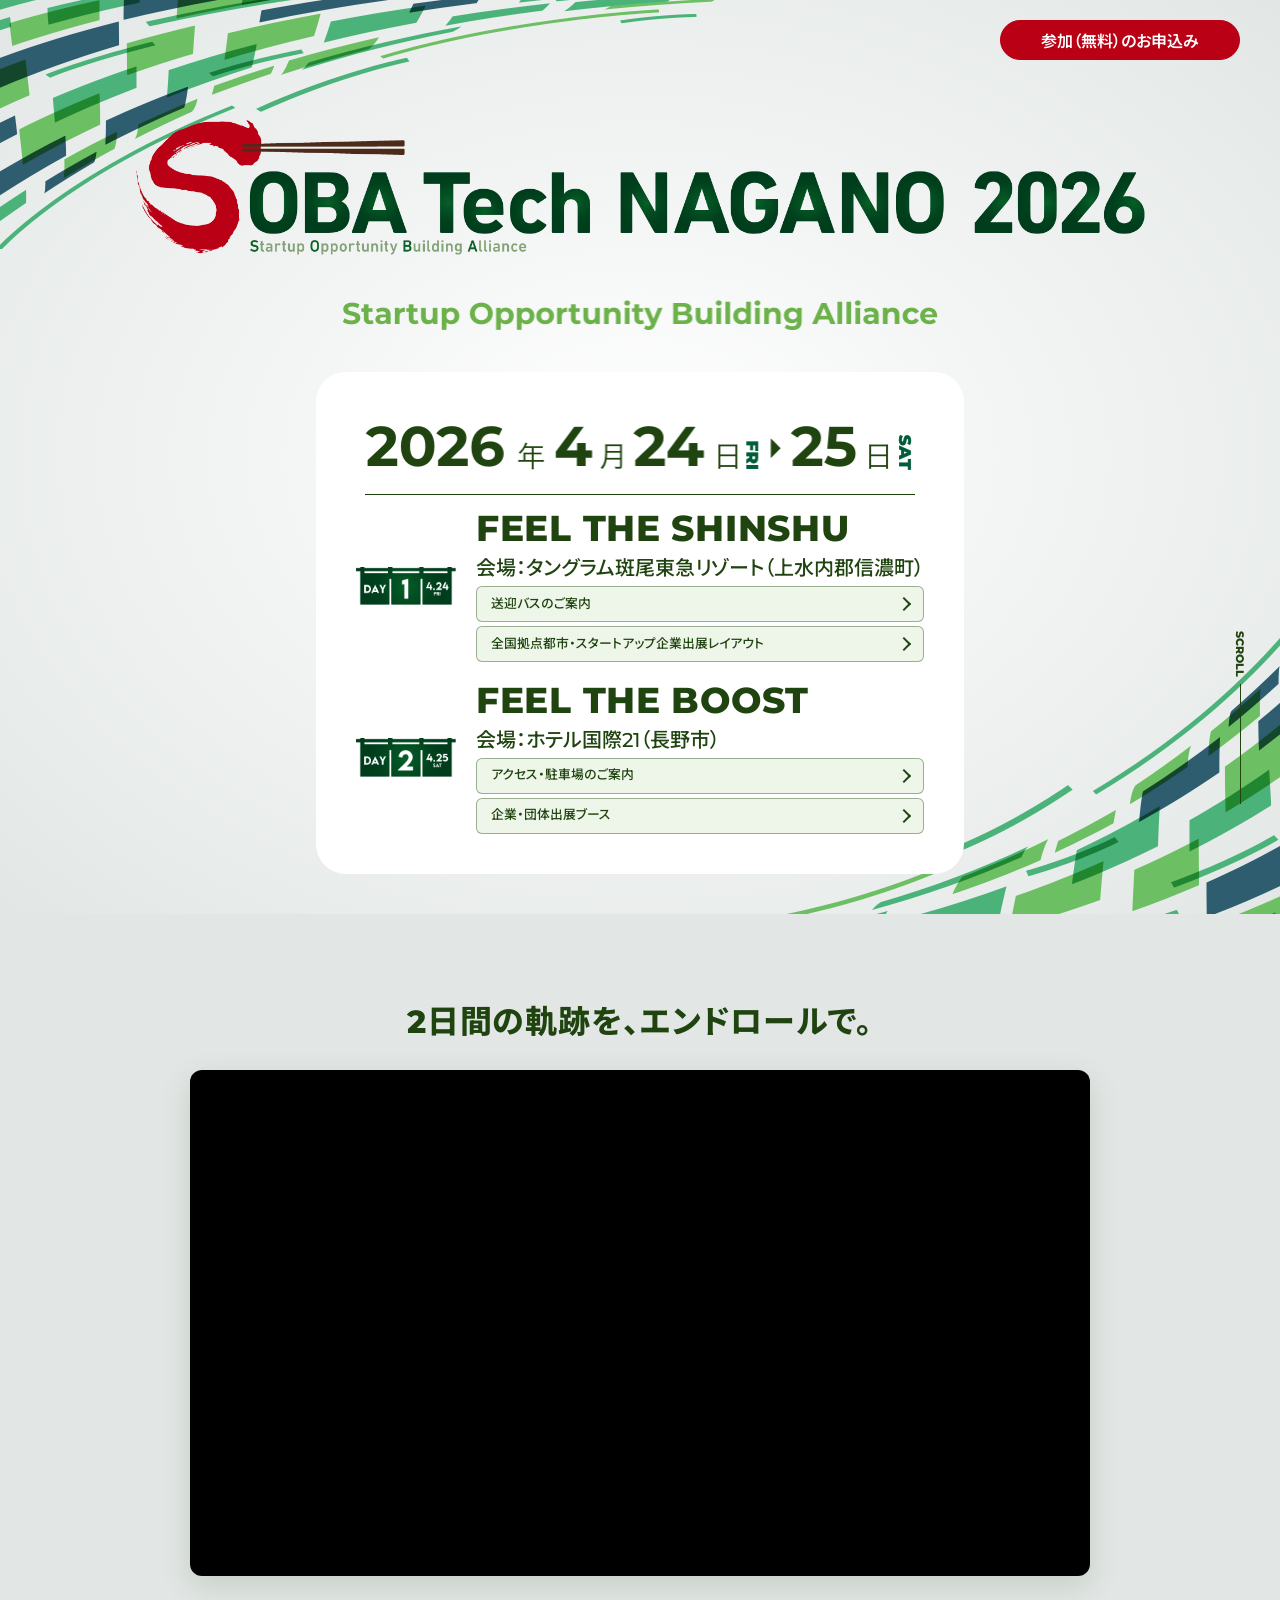
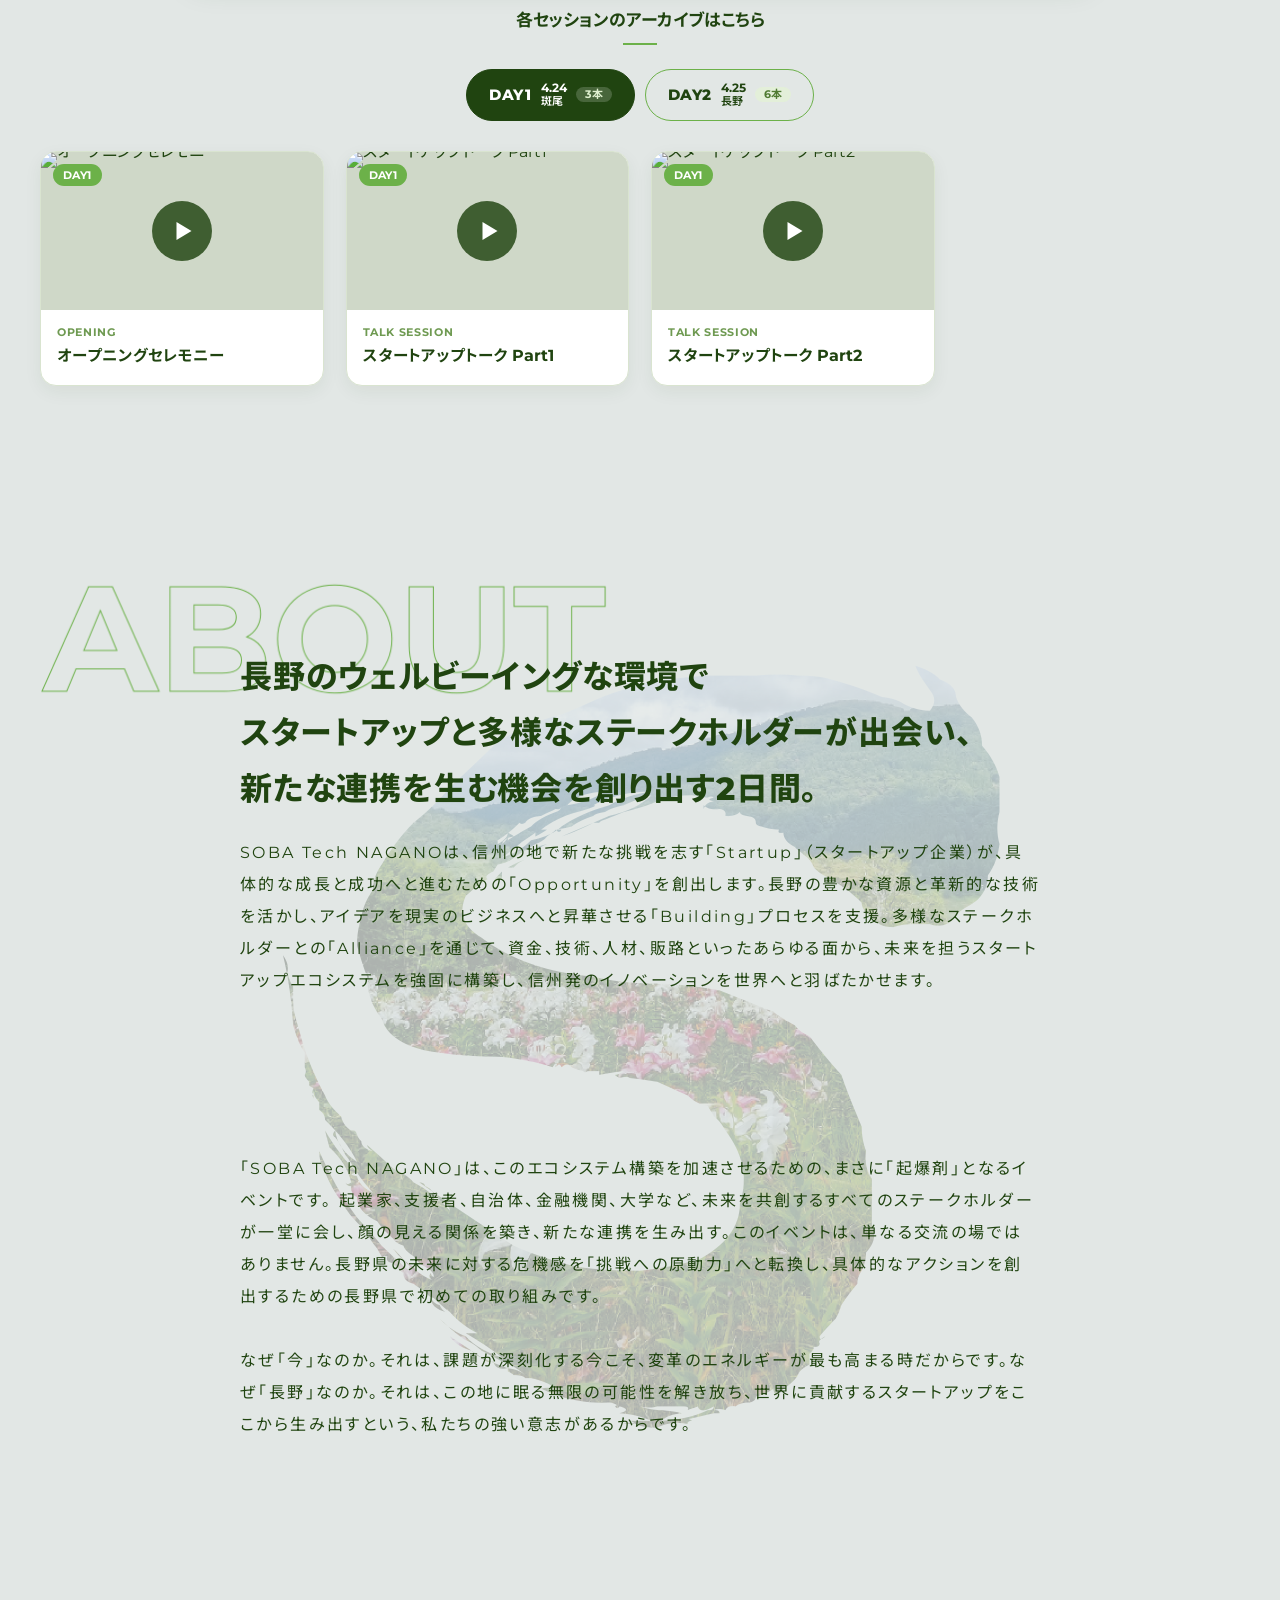
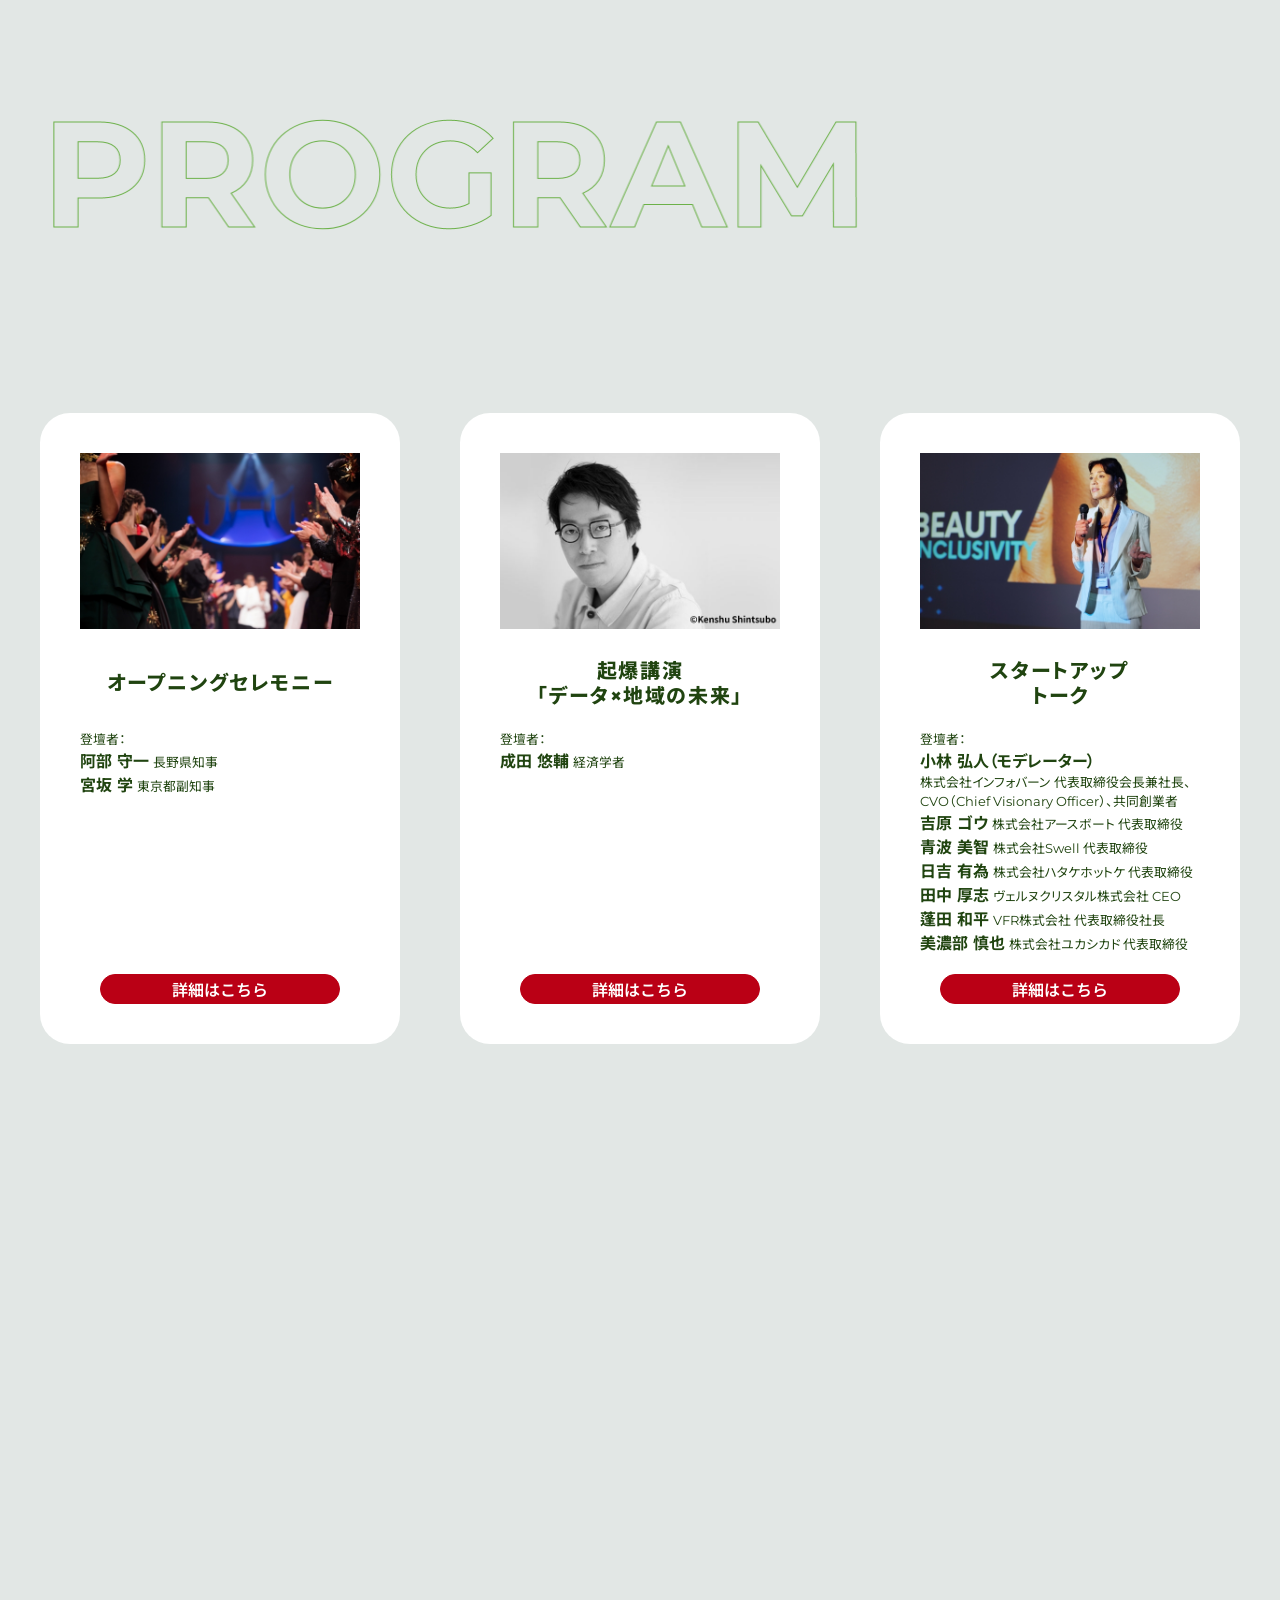
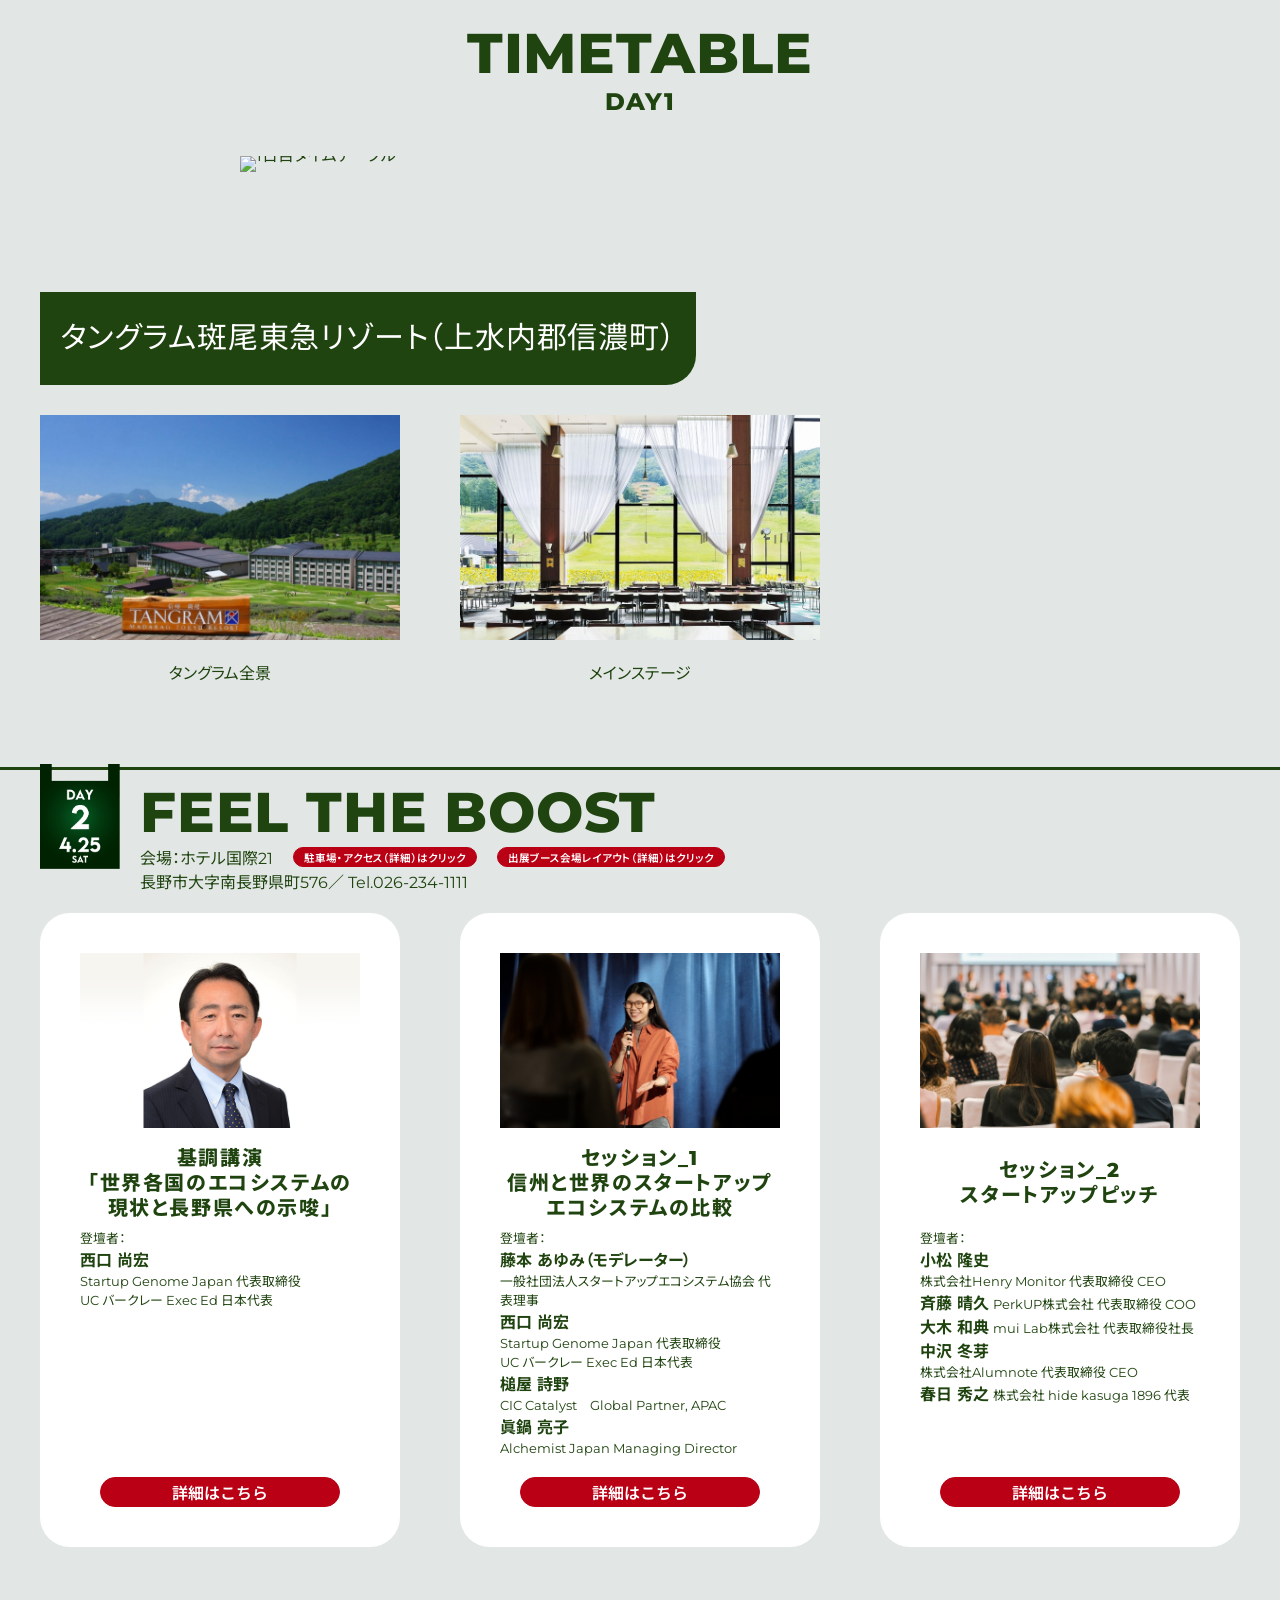
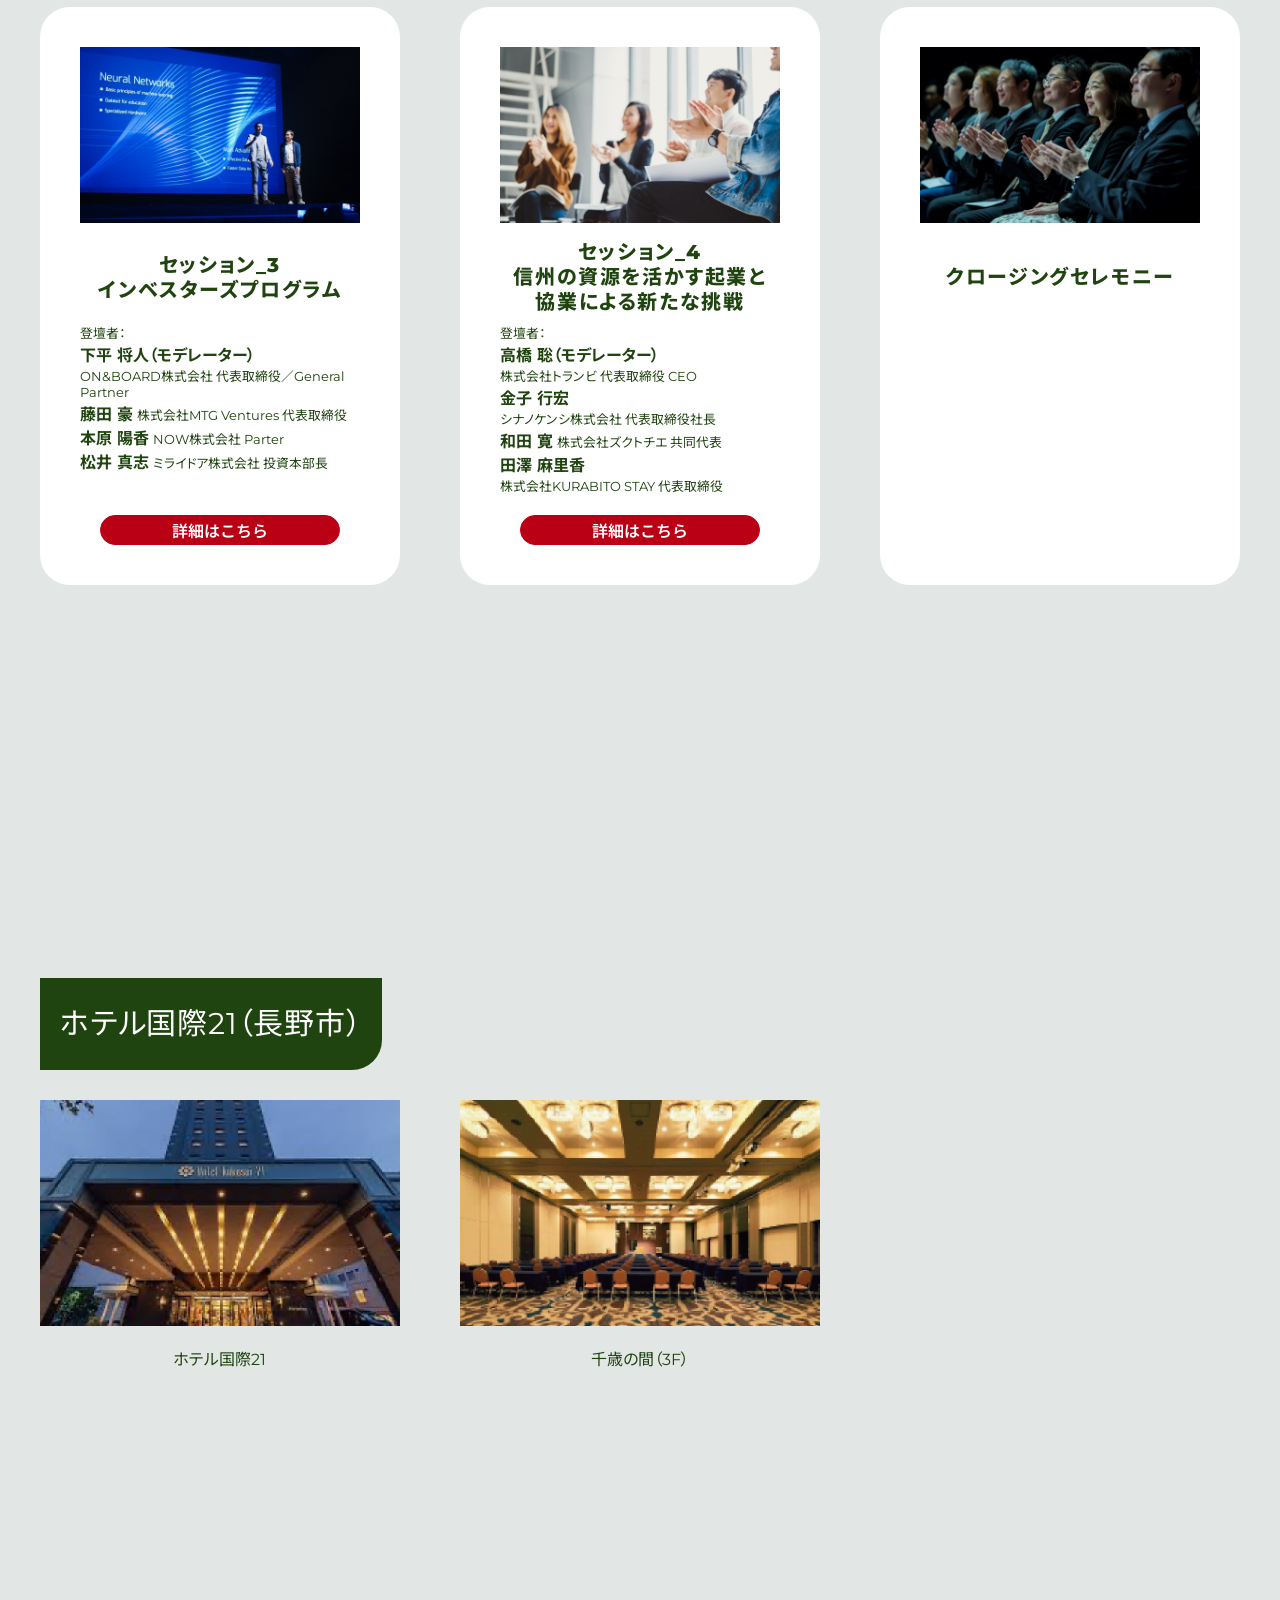
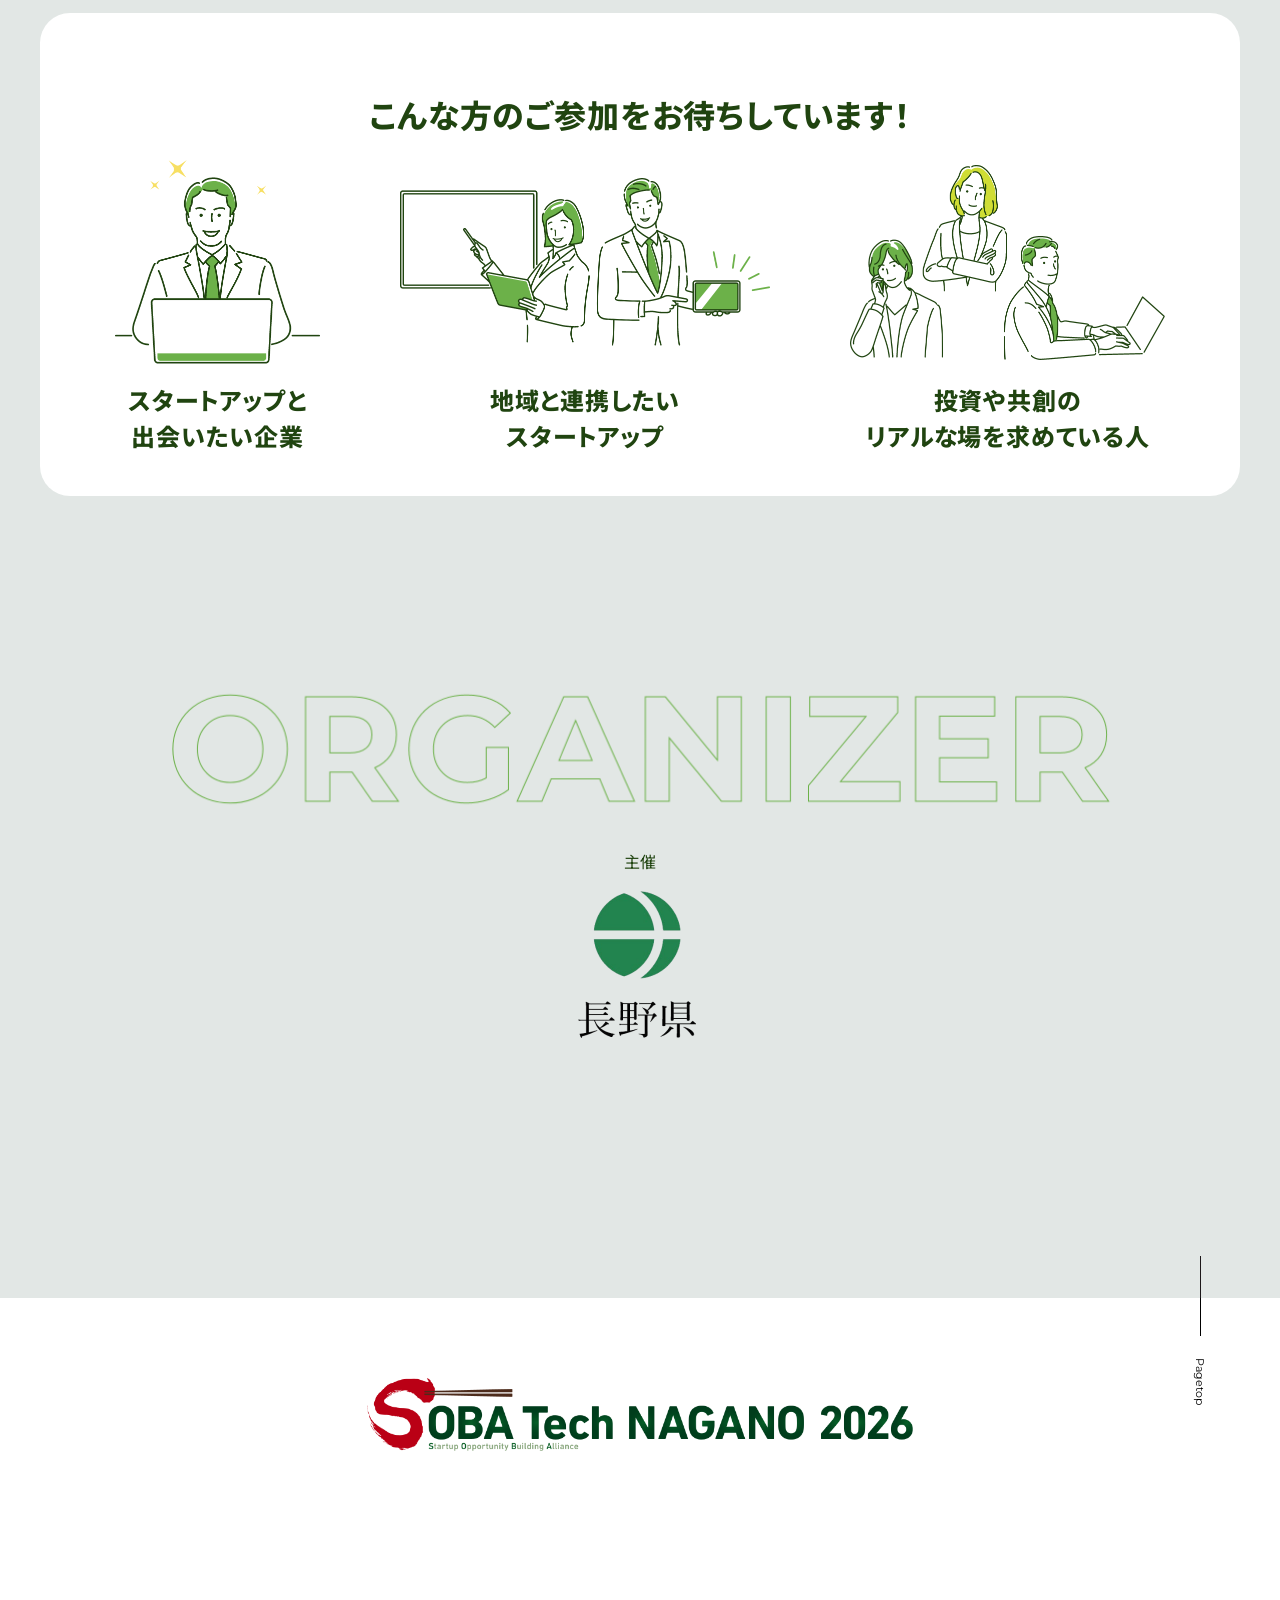
==== commit 0ff6658d: "feat: add DAY1 startup talk Part1 archive video Swap the "coming soon" placeholder for the now-publi" ====
--- a/index.html
+++ b/index.html
@@ -148,13 +148,8 @@
 				<span class="archive_thumb"><span class="archive_badge">DAY1</span><img src="https://i.ytimg.com/vi/ibb7wolO2bM/hqdefault.jpg" alt="オープニングセレモニー" loading="lazy"><span class="archive_play"></span></span>
 				<span class="archive_meta"><span class="archive_tag">Opening</span><span class="archive_ttl">オープニングセレモニー</span></span>
 			</a>
-			<!-- Placeholder until the Part1 video is published. To swap in the real video:
-			     1. replace VIDEO_ID in href / data-id / thumbnail src with the YouTube ID
-			     2. remove "archive_card_soon" from the class and add target="_blank" rel="noopener"
-			     3. replace the <span class="archive_soon"> with:
-			        <img src="https://i.ytimg.com/vi/VIDEO_ID/hqdefault.jpg" alt="スタートアップトーク Part1" loading="lazy"><span class="archive_play"></span> -->
-			<a class="archive_card archive_card_soon" href="https://youtu.be/VIDEO_ID" data-id="" data-title="スタートアップトーク Part1" data-sub="DAY1 ／ Talk Session" aria-disabled="true">
-				<span class="archive_thumb"><span class="archive_badge">DAY1</span><span class="archive_soon">近日公開</span></span>
+			<a class="archive_card" href="https://youtu.be/aQRWl9hkYMU" data-id="aQRWl9hkYMU" data-title="スタートアップトーク Part1" data-sub="DAY1 ／ Talk Session" target="_blank" rel="noopener">
+				<span class="archive_thumb"><span class="archive_badge">DAY1</span><img src="https://i.ytimg.com/vi/aQRWl9hkYMU/hqdefault.jpg" alt="スタートアップトーク Part1" loading="lazy"><span class="archive_play"></span></span>
 				<span class="archive_meta"><span class="archive_tag">Talk Session</span><span class="archive_ttl">スタートアップトーク Part1</span></span>
 			</a>
 			<a class="archive_card" href="https://youtu.be/TRaLgsQHmOY" data-id="TRaLgsQHmOY" data-title="スタートアップトーク Part2" data-sub="DAY1 ／ Talk Session" target="_blank" rel="noopener">
